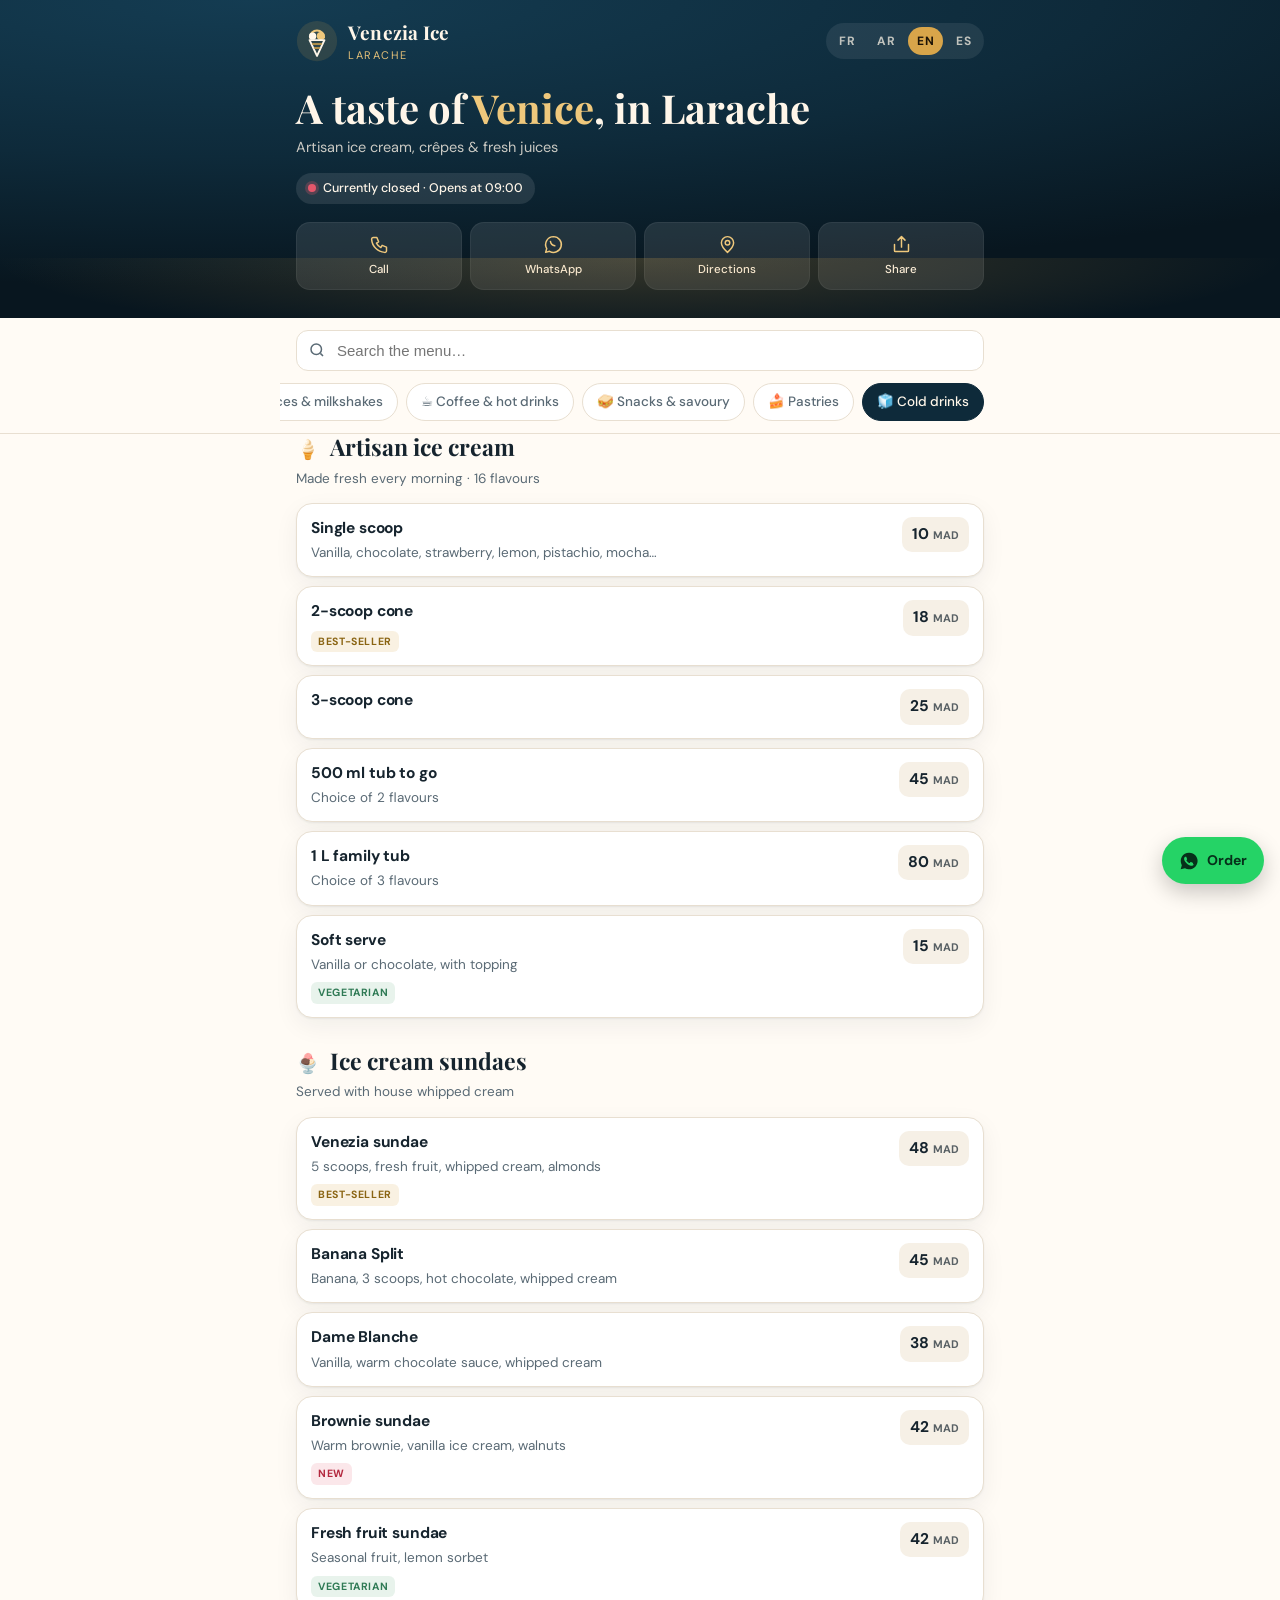
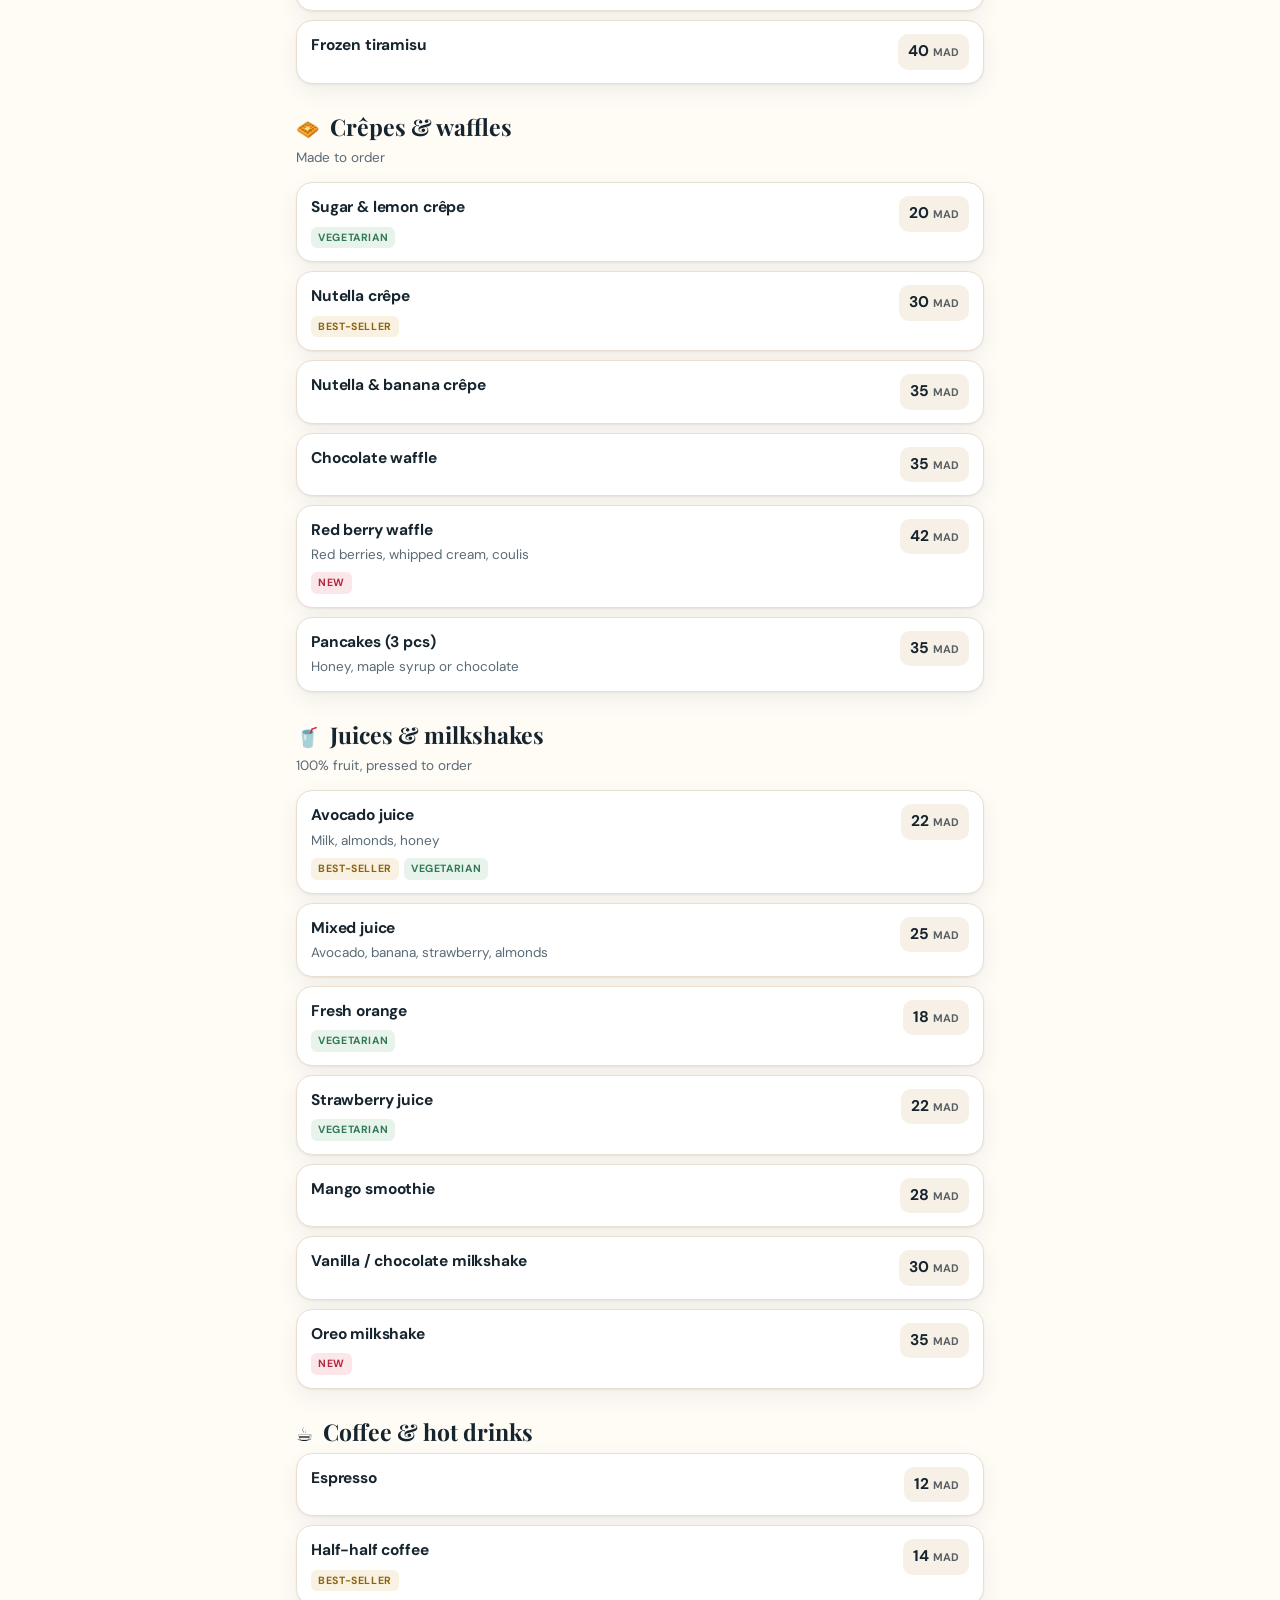
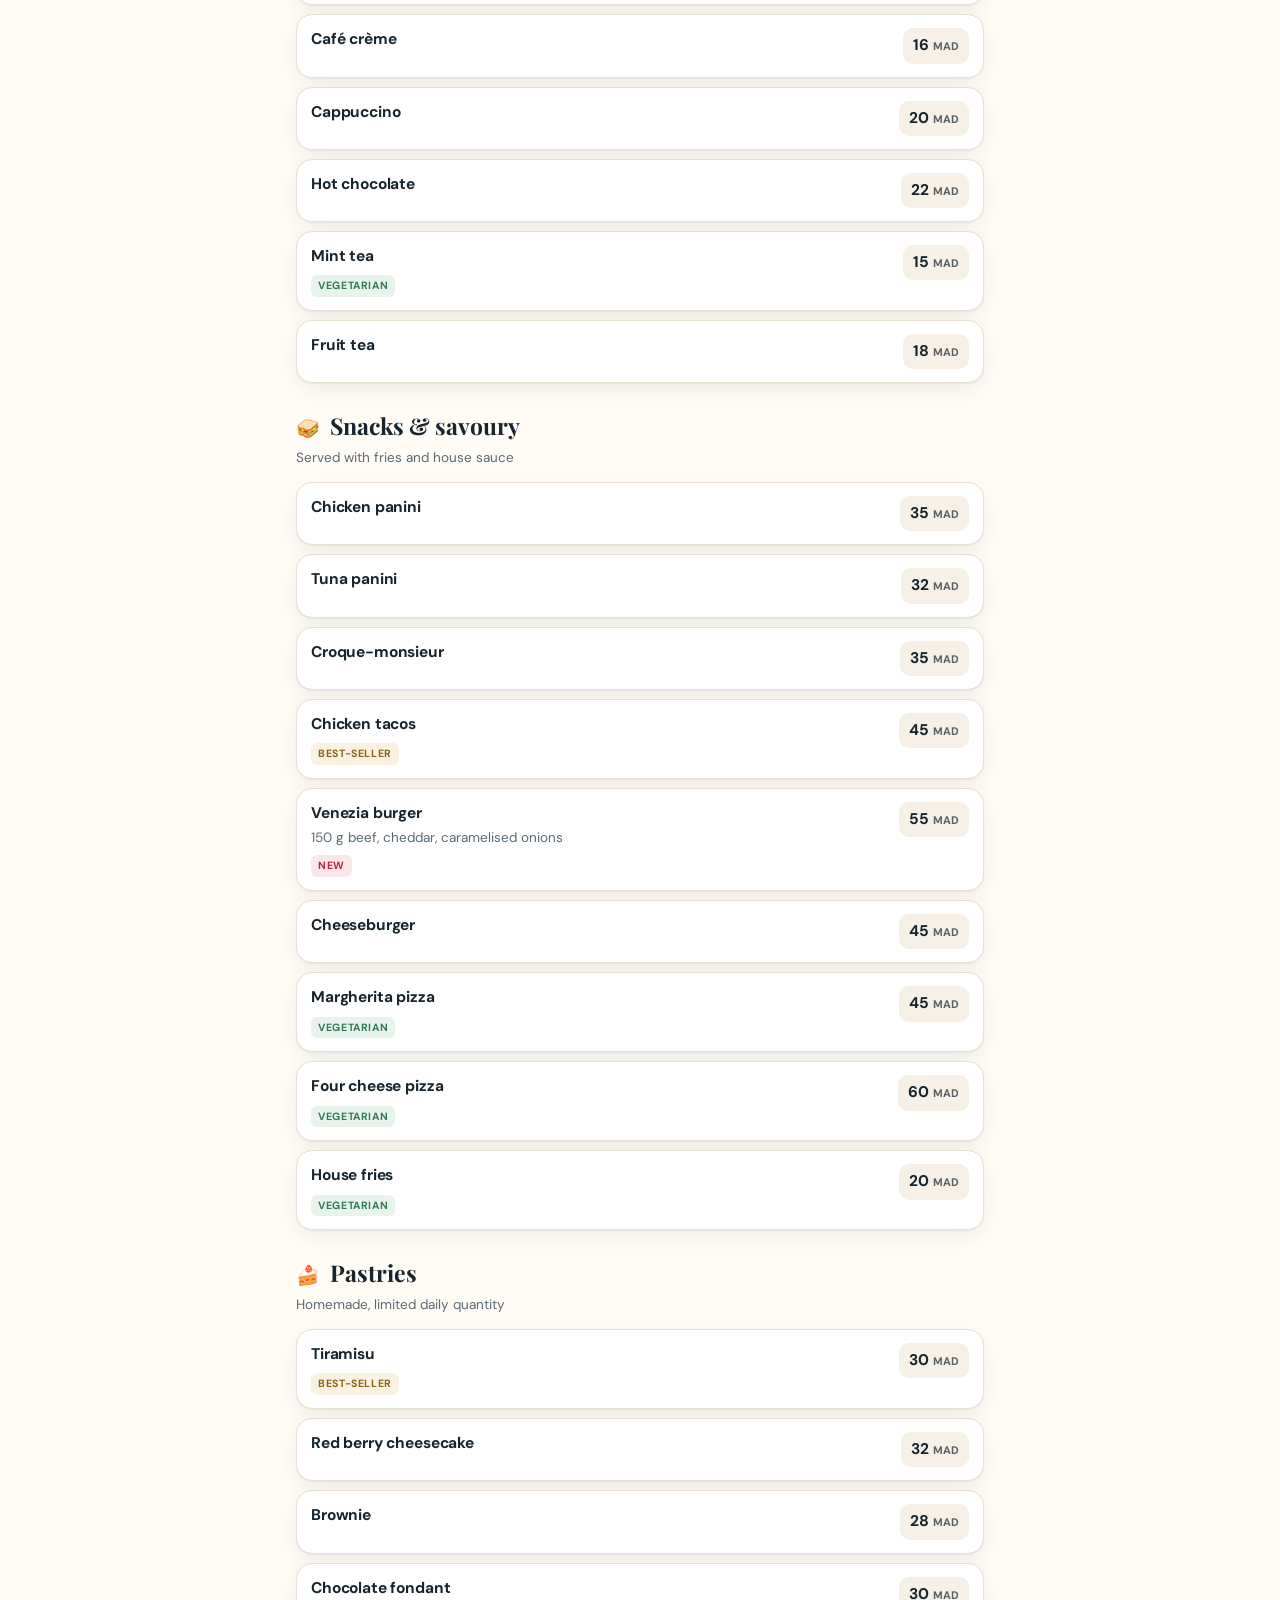
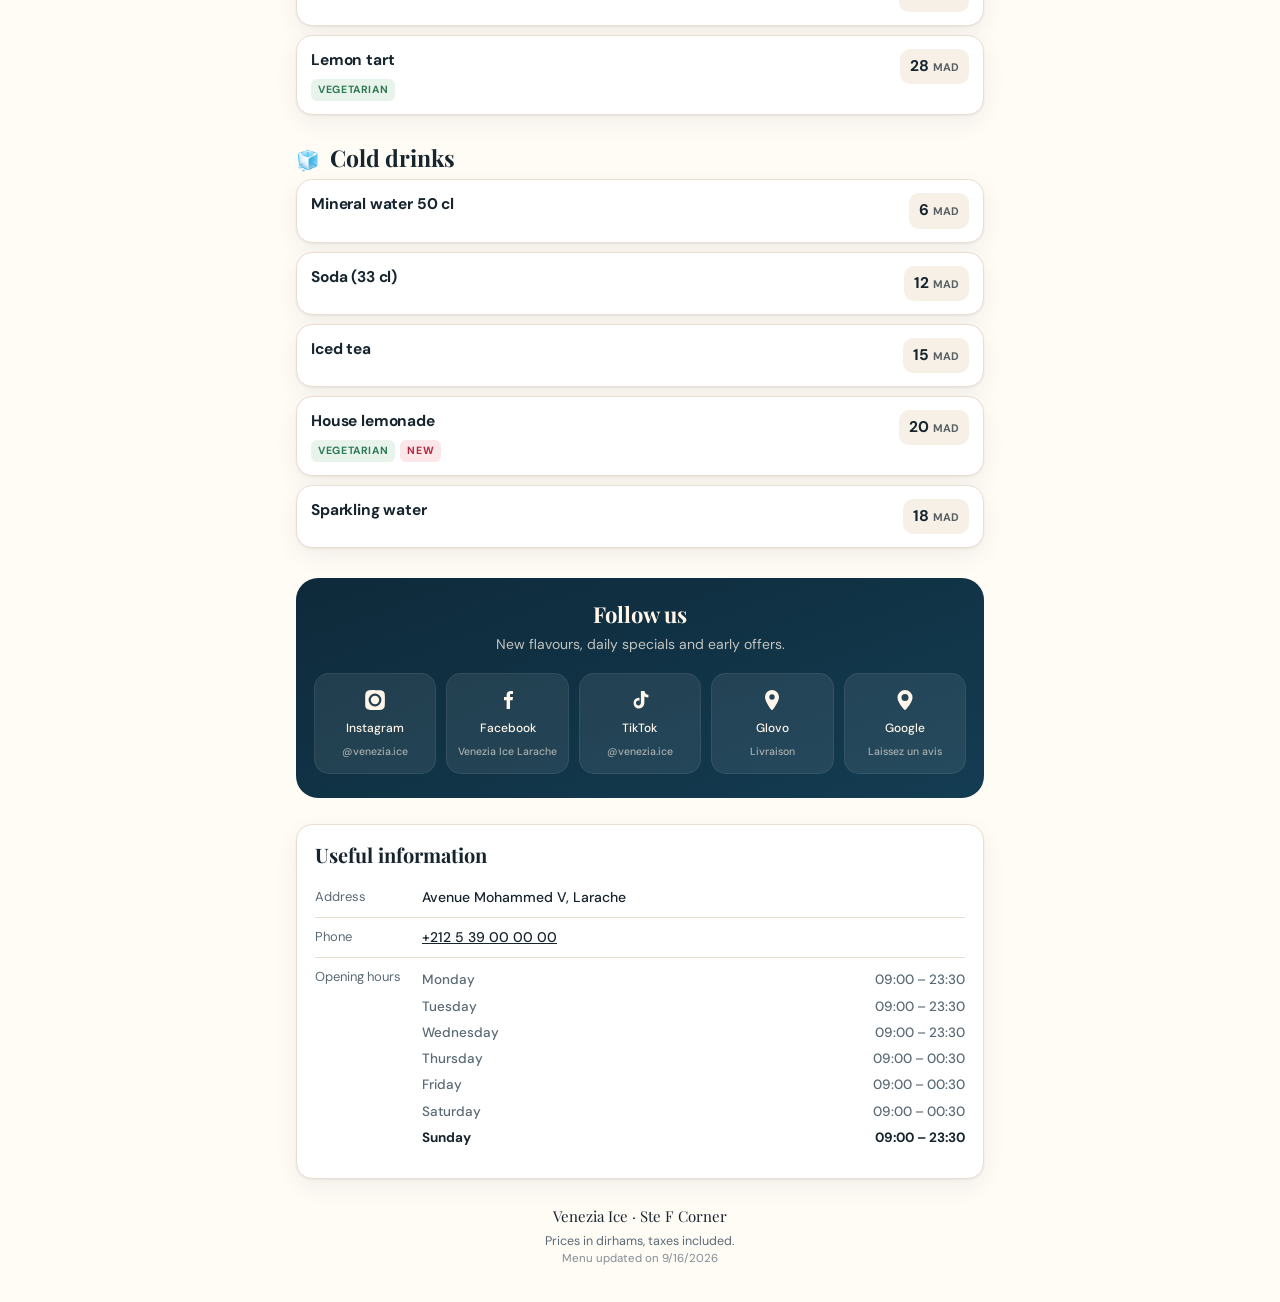
==== venezia/index.html @ 4ca650be "Venezia Ice : menu digital 4 langues et studio de plaque QR Ajoute le support digital du restaurant " ====
<!DOCTYPE html>
<html lang="fr" dir="ltr">
<head>
<meta charset="UTF-8">
<meta name="viewport" content="width=device-width, initial-scale=1, viewport-fit=cover">
<meta name="theme-color" content="#0E2A3A">
<title>Venezia Ice — Menu digital · Larache</title>
<meta name="description" content="Menu digital de Venezia Ice, Larache — glaces artisanales, crêpes, jus, café et snacks. Commande WhatsApp, itinéraire et réseaux sociaux.">
<meta property="og:title" content="Venezia Ice — Menu digital">
<meta property="og:description" content="Glaces artisanales, crêpes, jus frais et snacks · Larache">
<meta property="og:type" content="restaurant.menu">
<link rel="manifest" href="manifest.webmanifest">
<link rel="apple-touch-icon" href="assets/icon-192.png">
<link rel="icon" type="image/png" href="assets/icon-192.png">
<link rel="preconnect" href="https://fonts.googleapis.com">
<link rel="preconnect" href="https://fonts.gstatic.com" crossorigin>
<link href="https://fonts.googleapis.com/css2?family=Playfair+Display:wght@600;700&family=DM+Sans:wght@400;500;700&family=Tajawal:wght@400;500;700&display=swap" rel="stylesheet">

<!-- ═══════════════════════════════════════════════════════════════════════
     VENEZIA ICE — MENU DIGITAL
     Ste F Corner · Larache — Holding Benthami (DGA)

     ⚙️  TOUT CE QUI SE MODIFIE AU QUOTIDIEN SE TROUVE DANS LES BLOCS
         « CONFIG » ET « MENU » PLUS BAS. Aucune autre partie du fichier
         n'a besoin d'être touchée pour changer un prix, un plat ou un lien.
     ═══════════════════════════════════════════════════════════════════════ -->

<style>
:root{
  /* ─── Identité Venezia Ice ─── */
  --lagune:#0E2A3A;        /* bleu lagune vénitienne — fond principal */
  --lagune-2:#143C52;      /* dégradé */
  --or:#D8A54A;            /* or vénitien — accent premium */
  --or-clair:#EFC87C;
  --creme:#FFF6E9;         /* crème glacée — texte sur fond sombre */
  --fraise:#E4576B;        /* badge nouveauté */
  --pistache:#6FB38A;      /* badge végétarien / dispo */
  --encre:#12212C;
  --gris:#7C8A94;

  --bg:#FFFBF5;
  --surface:#FFFFFF;
  --surface-2:#F6F0E6;
  --texte:#16242E;
  --texte-2:#5A6A75;
  --bord:#E8DFD1;
  --ombre:0 1px 2px rgba(18,33,44,.06), 0 8px 24px rgba(18,33,44,.06);
  --rayon:16px;
  --max:720px;
}
@media (prefers-color-scheme:dark){
  :root:not([data-theme="light"]){
    --bg:#0B1B25; --surface:#122633; --surface-2:#16303F;
    --texte:#F2E9DA; --texte-2:#A9BAC5; --bord:#1F3B4C;
    --ombre:0 1px 2px rgba(0,0,0,.4), 0 8px 24px rgba(0,0,0,.35);
  }
}
:root[data-theme="dark"]{
  --bg:#0B1B25; --surface:#122633; --surface-2:#16303F;
  --texte:#F2E9DA; --texte-2:#A9BAC5; --bord:#1F3B4C;
  --ombre:0 1px 2px rgba(0,0,0,.4), 0 8px 24px rgba(0,0,0,.35);
}

*{box-sizing:border-box;-webkit-tap-highlight-color:transparent}
html{scroll-behavior:smooth}
@media (prefers-reduced-motion:reduce){html{scroll-behavior:auto}*{animation:none!important;transition:none!important}}
body{
  margin:0;background:var(--bg);color:var(--texte);
  font-family:'DM Sans',system-ui,-apple-system,'Segoe UI',sans-serif;
  font-size:16px;line-height:1.5;-webkit-font-smoothing:antialiased;
  padding-bottom:env(safe-area-inset-bottom);
}
html[dir="rtl"] body{font-family:'Tajawal','DM Sans',system-ui,sans-serif}
.wrap{max-width:var(--max);margin:0 auto;padding:0 16px}
h1,h2,h3{font-family:'Playfair Display',Georgia,serif;font-weight:700;margin:0;line-height:1.15}
html[dir="rtl"] h1,html[dir="rtl"] h2,html[dir="rtl"] h3{font-family:'Tajawal',sans-serif}
button{font:inherit;cursor:pointer;border:none;background:none;color:inherit}
a{color:inherit}

/* ─── En-tête / hero ─── */
.hero{
  position:relative;overflow:hidden;color:var(--creme);
  background:radial-gradient(120% 90% at 20% 0%,var(--lagune-2) 0%,var(--lagune) 55%,#08161F 100%);
  padding:calc(18px + env(safe-area-inset-top)) 0 26px;
}
.hero::after{
  content:"";position:absolute;inset:auto -10% -60px -10%;height:120px;
  background:radial-gradient(60% 100% at 50% 0%,rgba(216,165,74,.22),transparent 70%);
}
.topbar{display:flex;align-items:center;justify-content:space-between;gap:12px}
.brand{display:flex;align-items:center;gap:10px;min-width:0}
.logo{width:42px;height:42px;flex:0 0 auto}
.brand-txt{min-width:0}
.brand-name{font-family:'Playfair Display',serif;font-size:19px;font-weight:700;letter-spacing:.01em;white-space:nowrap}
.brand-sub{font-size:11px;letter-spacing:.14em;text-transform:uppercase;color:var(--or-clair);opacity:.95}
.langs{display:flex;gap:4px;background:rgba(255,255,255,.08);padding:4px;border-radius:999px}
.langs button{
  padding:5px 9px;border-radius:999px;font-size:12px;font-weight:700;letter-spacing:.04em;
  color:rgba(255,246,233,.72);transition:background .15s,color .15s;
}
.langs button[aria-pressed="true"]{background:var(--or);color:#1B1206}
.hero-title{margin:22px 0 6px;font-size:clamp(28px,8vw,40px);color:var(--creme)}
.hero-title em{font-style:normal;color:var(--or-clair)}
.hero-sub{margin:0;color:rgba(255,246,233,.78);font-size:14.5px;max-width:34ch}
.statut{
  display:inline-flex;align-items:center;gap:7px;margin-top:14px;padding:6px 12px;
  border-radius:999px;background:rgba(255,255,255,.1);font-size:12.5px;font-weight:500;
}
.pastille{width:8px;height:8px;border-radius:50%;background:var(--pistache);box-shadow:0 0 0 3px rgba(111,179,138,.25)}
.statut.ferme .pastille{background:var(--fraise);box-shadow:0 0 0 3px rgba(228,87,107,.25)}

/* ─── Actions rapides ─── */
.actions{display:grid;grid-template-columns:repeat(4,1fr);gap:8px;margin:18px 0 2px}
.action{
  display:flex;flex-direction:column;align-items:center;gap:6px;padding:11px 4px;
  border-radius:14px;background:rgba(255,255,255,.1);color:var(--creme);
  font-size:11.5px;font-weight:500;text-decoration:none;text-align:center;
  border:1px solid rgba(255,255,255,.06);transition:background .15s,transform .15s;
}
.action:active{transform:scale(.97)}
.action svg{width:21px;height:21px;stroke:var(--or-clair);fill:none;stroke-width:1.7;stroke-linecap:round;stroke-linejoin:round}

/* ─── Recherche + navigation catégories ─── */
.sticky{position:sticky;top:0;z-index:20;background:var(--bg);border-bottom:1px solid var(--bord)}
.search{position:relative;padding:12px 16px 8px;max-width:var(--max);margin:0 auto}
.search input{
  width:100%;padding:11px 14px 11px 40px;border-radius:12px;border:1px solid var(--bord);
  background:var(--surface);color:var(--texte);font-size:15px;
}
html[dir="rtl"] .search input{padding:11px 40px 11px 14px}
.search input:focus{outline:2px solid var(--or);outline-offset:1px}
.search svg{position:absolute;left:28px;top:23px;width:18px;height:18px;stroke:var(--texte-2);fill:none;stroke-width:2}
html[dir="rtl"] .search svg{left:auto;right:28px}
.chips{display:flex;gap:8px;overflow-x:auto;padding:4px 16px 12px;max-width:var(--max);margin:0 auto;scrollbar-width:none}
.chips::-webkit-scrollbar{display:none}
.chip{
  flex:0 0 auto;padding:8px 14px;border-radius:999px;border:1px solid var(--bord);
  background:var(--surface);color:var(--texte-2);font-size:13.5px;font-weight:500;white-space:nowrap;
}
.chip[aria-current="true"]{background:var(--lagune);border-color:var(--lagune);color:var(--creme)}

/* ─── Sections & cartes produits ─── */
main{padding:18px 0 40px}
.section{margin-bottom:30px;scroll-margin-top:118px}
.section-head{display:flex;align-items:baseline;gap:10px;margin-bottom:4px}
.section-head h2{font-size:23px}
.section-head .ico{font-size:19px}
.section-note{margin:0 0 14px;color:var(--texte-2);font-size:13.5px}
.item{
  display:flex;gap:12px;align-items:flex-start;padding:13px 14px;margin-bottom:9px;
  background:var(--surface);border:1px solid var(--bord);border-radius:var(--rayon);box-shadow:var(--ombre);
}
.item-main{flex:1;min-width:0}
.item-name{font-weight:700;font-size:15.5px;letter-spacing:-.01em}
.item-desc{margin:3px 0 0;color:var(--texte-2);font-size:13.5px}
.item-price{
  flex:0 0 auto;font-weight:700;font-size:15.5px;color:var(--texte);
  background:var(--surface-2);padding:6px 10px;border-radius:10px;white-space:nowrap;
}
.badges{display:flex;flex-wrap:wrap;gap:5px;margin-top:7px}
.badge{font-size:10.5px;font-weight:700;letter-spacing:.06em;text-transform:uppercase;padding:3px 7px;border-radius:6px}
.b-star{background:rgba(216,165,74,.16);color:#8A6412}
.b-new{background:rgba(228,87,107,.14);color:#B3283E}
.b-veg{background:rgba(111,179,138,.16);color:#2F7A55}
@media (prefers-color-scheme:dark){
  :root:not([data-theme="light"]) .b-star{color:var(--or-clair)}
  :root:not([data-theme="light"]) .b-new{color:#FF93A4}
  :root:not([data-theme="light"]) .b-veg{color:#8FD9B0}
}
:root[data-theme="dark"] .b-star{color:var(--or-clair)}
:root[data-theme="dark"] .b-new{color:#FF93A4}
:root[data-theme="dark"] .b-veg{color:#8FD9B0}
.vide{text-align:center;color:var(--texte-2);padding:30px 0;font-size:14.5px}

/* ─── Réseaux sociaux ─── */
.social-card{
  background:linear-gradient(160deg,var(--lagune) 0%,var(--lagune-2) 100%);
  color:var(--creme);border-radius:22px;padding:24px 18px;margin:8px 0 26px;text-align:center;
}
.social-card h2{font-size:22px;color:var(--creme)}
.social-card p{margin:6px auto 18px;font-size:14px;color:rgba(255,246,233,.75);max-width:30ch}
.socials{display:grid;grid-template-columns:repeat(auto-fit,minmax(92px,1fr));gap:10px}
.soc{
  display:flex;flex-direction:column;align-items:center;gap:7px;padding:14px 6px;border-radius:15px;
  background:rgba(255,255,255,.08);border:1px solid rgba(255,255,255,.07);
  text-decoration:none;color:var(--creme);font-size:12px;font-weight:500;transition:background .15s,transform .15s;
}
.soc:active{transform:scale(.97)}
.soc svg{width:24px;height:24px;fill:currentColor}
.soc .handle{font-size:10.5px;color:rgba(255,246,233,.6);word-break:break-all}

/* ─── Infos pratiques ─── */
.infos{background:var(--surface);border:1px solid var(--bord);border-radius:var(--rayon);padding:18px;box-shadow:var(--ombre)}
.infos h2{font-size:20px;margin-bottom:12px}
.info-row{display:flex;gap:11px;padding:9px 0;border-top:1px solid var(--bord);font-size:14px}
.info-row:first-of-type{border-top:none}
.info-row .k{flex:0 0 96px;color:var(--texte-2);font-size:13px}
.info-row .v{flex:1;font-weight:500}
.horaires{margin:0;padding:0;list-style:none;font-size:13.5px}
.horaires li{display:flex;justify-content:space-between;padding:3px 0;color:var(--texte-2)}
.horaires li.today{color:var(--texte);font-weight:700}
footer{text-align:center;padding:26px 16px 34px;color:var(--texte-2);font-size:12.5px}
footer .f-brand{font-family:'Playfair Display',serif;font-size:15px;color:var(--texte);margin-bottom:4px}
.maj{opacity:.75;font-size:11.5px}

/* ─── Bouton flottant WhatsApp ─── */
.fab{
  position:fixed;right:16px;bottom:calc(16px + env(safe-area-inset-bottom));z-index:30;
  display:flex;align-items:center;gap:8px;padding:13px 17px;border-radius:999px;
  background:#25D366;color:#06301A;font-weight:700;font-size:14px;text-decoration:none;
  box-shadow:0 8px 22px rgba(0,0,0,.22);
}
html[dir="rtl"] .fab{right:auto;left:16px}
.fab svg{width:20px;height:20px;fill:currentColor}

@media print{
  .hero{background:none;color:#000;padding:0}
  .sticky,.fab,.actions,.langs,.social-card{display:none}
  .item{break-inside:avoid;box-shadow:none}
}
</style>
</head>
<body>

<script>
/* ═══════════════════════════════════════════════════════════════════════════
   1) CONFIG — coordonnées, liens, horaires.
   ⚠️ Remplacer les valeurs marquées « À CONFIRMER » par les vraies données.
   ═══════════════════════════════════════════════════════════════════════════ */
const CONFIG = {
  nom:        'Venezia Ice',
  societe:    'Ste F Corner',
  ville:      'Larache',
  adresse:    'Avenue Mohammed V, Larache',            // À CONFIRMER
  telephone:  '+212 5 39 00 00 00',                    // À CONFIRMER
  whatsapp:   '212600000000',                          // À CONFIRMER — format international sans +
  maps:       'https://maps.google.com/?q=Venezia+Ice+Larache',
  avisGoogle: 'https://search.google.com/local/writereview?placeid=VOTRE_PLACE_ID', // À CONFIRMER
  devise:     'MAD',
  // Horaires : 0 = dimanche … 6 = samedi. null = fermé.
  horaires: {
    0:['09:00','23:30'], 1:['09:00','23:30'], 2:['09:00','23:30'], 3:['09:00','23:30'],
    4:['09:00','00:30'], 5:['09:00','00:30'], 6:['09:00','00:30']
  },
  reseaux: [
    {id:'instagram', nom:'Instagram', handle:'@venezia.ice',        url:'https://instagram.com/venezia.ice'},
    {id:'facebook',  nom:'Facebook',  handle:'Venezia Ice Larache', url:'https://facebook.com/veneziaice'},
    {id:'tiktok',    nom:'TikTok',    handle:'@venezia.ice',        url:'https://tiktok.com/@venezia.ice'},
    {id:'glovo',     nom:'Glovo',     handle:'Livraison',           url:'https://glovoapp.com'},
    {id:'maps',      nom:'Google',    handle:'Laissez un avis',     url:'https://maps.google.com/?q=Venezia+Ice+Larache'}
  ],
  majLe: '2026-09-16'
};

/* ═══════════════════════════════════════════════════════════════════════════
   2) MENU — catégories et produits.
   n = nom, d = description (facultative), p = prix en MAD,
   t = badges : 'star' (best-seller) · 'new' (nouveauté) · 'veg' (végétarien)
   Chaque texte existe en 4 langues : fr (français) · ar (arabe) · en · es.
   Pour retirer un produit : supprimer son bloc { … }. Pour le masquer
   temporairement (rupture) : ajouter  off:true
   ═══════════════════════════════════════════════════════════════════════════ */
const MENU = [
{
  id:'glaces', ico:'🍦',
  nom:{fr:'Glaces artisanales',ar:'مثلجات حرفية',en:'Artisan ice cream',es:'Helados artesanales'},
  note:{fr:'Préparées chaque matin sur place · 16 parfums',ar:'تُحضّر كل صباح في المحل · 16 نكهة',en:'Made fresh every morning · 16 flavours',es:'Elaborados cada mañana · 16 sabores'},
  items:[
    {n:{fr:'Boule au choix',ar:'كرة حسب الاختيار',en:'Single scoop',es:'Bola a elegir'},
     d:{fr:'Vanille, chocolat, fraise, citron, pistache, moka…',ar:'فانيلا، شوكولاتة، فراولة، ليمون، فستق، موكا…',en:'Vanilla, chocolate, strawberry, lemon, pistachio, mocha…',es:'Vainilla, chocolate, fresa, limón, pistacho, moka…'},p:10},
    {n:{fr:'Cornet 2 boules',ar:'كورنيه كرتان',en:'2-scoop cone',es:'Cucurucho 2 bolas'},p:18,t:['star']},
    {n:{fr:'Cornet 3 boules',ar:'كورنيه 3 كرات',en:'3-scoop cone',es:'Cucurucho 3 bolas'},p:25},
    {n:{fr:'Pot à emporter 500 ml',ar:'علبة 500 مل',en:'500 ml tub to go',es:'Tarrina 500 ml'},
     d:{fr:'2 parfums au choix',ar:'نكهتان حسب الاختيار',en:'Choice of 2 flavours',es:'2 sabores a elegir'},p:45},
    {n:{fr:'Pot familial 1 L',ar:'علبة عائلية 1 لتر',en:'1 L family tub',es:'Tarrina familiar 1 L'},
     d:{fr:'3 parfums au choix',ar:'3 نكهات حسب الاختيار',en:'Choice of 3 flavours',es:'3 sabores a elegir'},p:80},
    {n:{fr:'Glace italienne',ar:'مثلجات إيطالية',en:'Soft serve',es:'Helado italiano'},
     d:{fr:'Vanille ou chocolat, avec topping',ar:'فانيلا أو شوكولاتة مع الإضافات',en:'Vanilla or chocolate, with topping',es:'Vainilla o chocolate, con topping'},p:15,t:['veg']}
  ]
},
{
  id:'coupes', ico:'🍨',
  nom:{fr:'Coupes glacées',ar:'كؤوس المثلجات',en:'Ice cream sundaes',es:'Copas heladas'},
  note:{fr:'Servies avec chantilly maison',ar:'تُقدّم مع كريمة شانتيي منزلية',en:'Served with house whipped cream',es:'Servidas con nata casera'},
  items:[
    {n:{fr:'Coupe Venezia',ar:'كأس فينيسيا',en:'Venezia sundae',es:'Copa Venezia'},
     d:{fr:'5 boules, fruits frais, chantilly, amandes',ar:'5 كرات، فواكه طازجة، شانتيي، لوز',en:'5 scoops, fresh fruit, whipped cream, almonds',es:'5 bolas, fruta fresca, nata, almendras'},p:48,t:['star']},
    {n:{fr:'Banana Split',ar:'بانانا سبليت',en:'Banana Split',es:'Banana Split'},
     d:{fr:'Banane, 3 boules, chocolat chaud, chantilly',ar:'موز، 3 كرات، شوكولاتة ساخنة، شانتيي',en:'Banana, 3 scoops, hot chocolate, whipped cream',es:'Plátano, 3 bolas, chocolate caliente, nata'},p:45},
    {n:{fr:'Dame Blanche',ar:'دام بلانش',en:'Dame Blanche',es:'Dama Blanca'},
     d:{fr:'Vanille, sauce chocolat chaude, chantilly',ar:'فانيلا، صلصة شوكولاتة ساخنة، شانتيي',en:'Vanilla, warm chocolate sauce, whipped cream',es:'Vainilla, salsa de chocolate caliente, nata'},p:38},
    {n:{fr:'Coupe Brownie',ar:'كأس براوني',en:'Brownie sundae',es:'Copa Brownie'},
     d:{fr:'Brownie tiède, glace vanille, noix',ar:'براوني دافئ، مثلجات فانيلا، جوز',en:'Warm brownie, vanilla ice cream, walnuts',es:'Brownie templado, helado de vainilla, nueces'},p:42,t:['new']},
    {n:{fr:'Coupe fruits frais',ar:'كأس فواكه طازجة',en:'Fresh fruit sundae',es:'Copa de fruta fresca'},
     d:{fr:'Fruits de saison, sorbet citron',ar:'فواكه الموسم، سوربي ليمون',en:'Seasonal fruit, lemon sorbet',es:'Fruta de temporada, sorbete de limón'},p:42,t:['veg']},
    {n:{fr:'Tiramisu glacé',ar:'تيراميسو مثلج',en:'Frozen tiramisu',es:'Tiramisú helado'},p:40}
  ]
},
{
  id:'crepes', ico:'🧇',
  nom:{fr:'Crêpes & gaufres',ar:'كريب وغوفر',en:'Crêpes & waffles',es:'Crepes y gofres'},
  note:{fr:'Préparées à la commande',ar:'تُحضّر عند الطلب',en:'Made to order',es:'Preparados al momento'},
  items:[
    {n:{fr:'Crêpe sucre-citron',ar:'كريب سكر وليمون',en:'Sugar & lemon crêpe',es:'Crepe azúcar y limón'},p:20,t:['veg']},
    {n:{fr:'Crêpe Nutella',ar:'كريب نوتيلا',en:'Nutella crêpe',es:'Crepe de Nutella'},p:30,t:['star']},
    {n:{fr:'Crêpe Nutella-banane',ar:'كريب نوتيلا وموز',en:'Nutella & banana crêpe',es:'Crepe Nutella y plátano'},p:35},
    {n:{fr:'Gaufre chocolat',ar:'غوفر بالشوكولاتة',en:'Chocolate waffle',es:'Gofre de chocolate'},p:35},
    {n:{fr:'Gaufre fruits rouges',ar:'غوفر بالفواكه الحمراء',en:'Red berry waffle',es:'Gofre de frutos rojos'},
     d:{fr:'Fruits rouges, chantilly, coulis',ar:'فواكه حمراء، شانتيي، صلصة',en:'Red berries, whipped cream, coulis',es:'Frutos rojos, nata, coulis'},p:42,t:['new']},
    {n:{fr:'Pancakes (3 pièces)',ar:'بانكيك (3 قطع)',en:'Pancakes (3 pcs)',es:'Tortitas (3 uds)'},
     d:{fr:'Miel, sirop d’érable ou chocolat',ar:'عسل، شراب القيقب أو شوكولاتة',en:'Honey, maple syrup or chocolate',es:'Miel, sirope de arce o chocolate'},p:35}
  ]
},
{
  id:'jus', ico:'🥤',
  nom:{fr:'Jus & milkshakes',ar:'عصائر وميلك شيك',en:'Juices & milkshakes',es:'Zumos y batidos'},
  note:{fr:'100 % fruits frais pressés à la minute',ar:'100% فواكه طازجة تُعصر في الحين',en:'100% fruit, pressed to order',es:'100% fruta, exprimido al momento'},
  items:[
    {n:{fr:'Jus d’avocat',ar:'عصير الأفوكادو',en:'Avocado juice',es:'Zumo de aguacate'},
     d:{fr:'Lait, amandes, miel',ar:'حليب، لوز، عسل',en:'Milk, almonds, honey',es:'Leche, almendras, miel'},p:22,t:['star','veg']},
    {n:{fr:'Panaché',ar:'عصير مشكل',en:'Mixed juice',es:'Zumo mixto'},
     d:{fr:'Avocat, banane, fraise, amandes',ar:'أفوكادو، موز، فراولة، لوز',en:'Avocado, banana, strawberry, almonds',es:'Aguacate, plátano, fresa, almendras'},p:25},
    {n:{fr:'Orange pressée',ar:'عصير برتقال',en:'Fresh orange',es:'Naranja natural'},p:18,t:['veg']},
    {n:{fr:'Jus de fraise',ar:'عصير الفراولة',en:'Strawberry juice',es:'Zumo de fresa'},p:22,t:['veg']},
    {n:{fr:'Smoothie mangue',ar:'سموذي المانجو',en:'Mango smoothie',es:'Smoothie de mango'},p:28},
    {n:{fr:'Milkshake vanille / chocolat',ar:'ميلك شيك فانيلا / شوكولاتة',en:'Vanilla / chocolate milkshake',es:'Batido vainilla / chocolate'},p:30},
    {n:{fr:'Milkshake Oreo',ar:'ميلك شيك أوريو',en:'Oreo milkshake',es:'Batido de Oreo'},p:35,t:['new']}
  ]
},
{
  id:'cafe', ico:'☕',
  nom:{fr:'Café & boissons chaudes',ar:'قهوة ومشروبات ساخنة',en:'Coffee & hot drinks',es:'Café y bebidas calientes'},
  items:[
    {n:{fr:'Espresso',ar:'إسبريسو',en:'Espresso',es:'Espresso'},p:12},
    {n:{fr:'Nous-nous',ar:'نص نص',en:'Half-half coffee',es:'Café mitad y mitad'},p:14,t:['star']},
    {n:{fr:'Café crème',ar:'قهوة بالحليب',en:'Café crème',es:'Café con leche'},p:16},
    {n:{fr:'Cappuccino',ar:'كابوتشينو',en:'Cappuccino',es:'Capuchino'},p:20},
    {n:{fr:'Chocolat chaud',ar:'شوكولاتة ساخنة',en:'Hot chocolate',es:'Chocolate caliente'},p:22},
    {n:{fr:'Thé à la menthe',ar:'أتاي بالنعناع',en:'Mint tea',es:'Té con hierbabuena'},p:15,t:['veg']},
    {n:{fr:'Thé aux fruits',ar:'شاي بالفواكه',en:'Fruit tea',es:'Té de frutas'},p:18}
  ]
},
{
  id:'snacks', ico:'🥪',
  nom:{fr:'Snacks & salés',ar:'وجبات خفيفة ومالحة',en:'Snacks & savoury',es:'Snacks y salados'},
  note:{fr:'Servis avec frites et sauce maison',ar:'تُقدّم مع البطاطس وصلصة البيت',en:'Served with fries and house sauce',es:'Servidos con patatas y salsa de la casa'},
  items:[
    {n:{fr:'Panini poulet',ar:'بانيني بالدجاج',en:'Chicken panini',es:'Panini de pollo'},p:35},
    {n:{fr:'Panini thon',ar:'بانيني بالتونة',en:'Tuna panini',es:'Panini de atún'},p:32},
    {n:{fr:'Croque-monsieur',ar:'كروك مسيو',en:'Croque-monsieur',es:'Croque-monsieur'},p:35},
    {n:{fr:'Tacos poulet',ar:'طاكوس بالدجاج',en:'Chicken tacos',es:'Tacos de pollo'},p:45,t:['star']},
    {n:{fr:'Burger Venezia',ar:'برغر فينيسيا',en:'Venezia burger',es:'Hamburguesa Venezia'},
     d:{fr:'Steak 150 g, cheddar, oignons confits',ar:'لحم 150غ، شيدر، بصل مكرمل',en:'150 g beef, cheddar, caramelised onions',es:'Carne 150 g, cheddar, cebolla caramelizada'},p:55,t:['new']},
    {n:{fr:'Cheeseburger',ar:'تشيز برغر',en:'Cheeseburger',es:'Hamburguesa con queso'},p:45},
    {n:{fr:'Pizza Margherita',ar:'بيتزا مارغريتا',en:'Margherita pizza',es:'Pizza Margarita'},p:45,t:['veg']},
    {n:{fr:'Pizza 4 fromages',ar:'بيتزا 4 أجبان',en:'Four cheese pizza',es:'Pizza cuatro quesos'},p:60,t:['veg']},
    {n:{fr:'Frites maison',ar:'بطاطس البيت',en:'House fries',es:'Patatas de la casa'},p:20,t:['veg']}
  ]
},
{
  id:'patisserie', ico:'🍰',
  nom:{fr:'Pâtisserie',ar:'حلويات',en:'Pastries',es:'Pastelería'},
  note:{fr:'Fait maison, en quantité limitée chaque jour',ar:'صناعة منزلية بكمية محدودة يوميا',en:'Homemade, limited daily quantity',es:'Casero, cantidad limitada cada día'},
  items:[
    {n:{fr:'Tiramisu',ar:'تيراميسو',en:'Tiramisu',es:'Tiramisú'},p:30,t:['star']},
    {n:{fr:'Cheesecake fruits rouges',ar:'تشيز كيك بالفواكه الحمراء',en:'Red berry cheesecake',es:'Tarta de queso y frutos rojos'},p:32},
    {n:{fr:'Brownie',ar:'براوني',en:'Brownie',es:'Brownie'},p:28},
    {n:{fr:'Fondant au chocolat',ar:'فوندان بالشوكولاتة',en:'Chocolate fondant',es:'Coulant de chocolate'},p:30},
    {n:{fr:'Tarte au citron',ar:'تارت بالليمون',en:'Lemon tart',es:'Tarta de limón'},p:28,t:['veg']}
  ]
},
{
  id:'boissons', ico:'🧊',
  nom:{fr:'Boissons fraîches',ar:'مشروبات باردة',en:'Cold drinks',es:'Bebidas frías'},
  items:[
    {n:{fr:'Eau minérale 50 cl',ar:'ماء معدني 50 سل',en:'Mineral water 50 cl',es:'Agua mineral 50 cl'},p:6},
    {n:{fr:'Soda (33 cl)',ar:'مشروب غازي (33 سل)',en:'Soda (33 cl)',es:'Refresco (33 cl)'},p:12},
    {n:{fr:'Ice tea',ar:'آيس تي',en:'Iced tea',es:'Té helado'},p:15},
    {n:{fr:'Citronnade maison',ar:'ليموناضة البيت',en:'House lemonade',es:'Limonada de la casa'},p:20,t:['veg','new']},
    {n:{fr:'Eau pétillante',ar:'ماء غازي',en:'Sparkling water',es:'Agua con gas'},p:18}
  ]
}
];

/* ═══════════════════════════════════════════════════════════════════════════
   3) TEXTES DE L'INTERFACE (4 langues)
   ═══════════════════════════════════════════════════════════════════════════ */
const I18N = {
  fr:{dir:'ltr',tagline:'Glaces artisanales, crêpes & jus frais',hero:'Le goût de <em>Venise</em>, à Larache',
      appeler:'Appeler',whatsapp:'WhatsApp',itineraire:'Itinéraire',partager:'Partager',
      recherche:'Rechercher un produit…',aucun:'Aucun produit ne correspond à votre recherche.',
      ouvert:'Ouvert maintenant',ferme:'Fermé actuellement',ferme_ouvre:'Ouvre à',jusqua:'jusqu’à',
      suivez:'Suivez-nous',suivez_txt:'Nouveautés, parfums du jour et offres en avant-première.',
      infos:'Informations pratiques',adresse:'Adresse',tel:'Téléphone',horaires:'Horaires',
      commander:'Commander',maj:'Menu mis à jour le',prix:'Prix en dirhams, taxes comprises.',
      jours:['Dimanche','Lundi','Mardi','Mercredi','Jeudi','Vendredi','Samedi'],
      star:'Best-seller',new:'Nouveau',veg:'Végétarien',ferme_jour:'Fermé'},
  ar:{dir:'rtl',tagline:'مثلجات حرفية، كريب وعصائر طازجة',hero:'نكهة <em>البندقية</em> في العرائش',
      appeler:'اتصل',whatsapp:'واتساب',itineraire:'الطريق',partager:'مشاركة',
      recherche:'ابحث عن منتج…',aucun:'لا يوجد منتج مطابق لبحثك.',
      ouvert:'مفتوح الآن',ferme:'مغلق حاليا',ferme_ouvre:'يفتح على',jusqua:'حتى',
      suivez:'تابعونا',suivez_txt:'الجديد، نكهات اليوم والعروض الحصرية.',
      infos:'معلومات عملية',adresse:'العنوان',tel:'الهاتف',horaires:'أوقات العمل',
      commander:'اطلب الآن',maj:'آخر تحديث للقائمة',prix:'الأسعار بالدرهم، الضرائب مضمّنة.',
      jours:['الأحد','الإثنين','الثلاثاء','الأربعاء','الخميس','الجمعة','السبت'],
      star:'الأكثر طلبا',new:'جديد',veg:'نباتي',ferme_jour:'مغلق'},
  en:{dir:'ltr',tagline:'Artisan ice cream, crêpes & fresh juices',hero:'A taste of <em>Venice</em>, in Larache',
      appeler:'Call',whatsapp:'WhatsApp',itineraire:'Directions',partager:'Share',
      recherche:'Search the menu…',aucun:'No item matches your search.',
      ouvert:'Open now',ferme:'Currently closed',ferme_ouvre:'Opens at',jusqua:'until',
      suivez:'Follow us',suivez_txt:'New flavours, daily specials and early offers.',
      infos:'Useful information',adresse:'Address',tel:'Phone',horaires:'Opening hours',
      commander:'Order',maj:'Menu updated on',prix:'Prices in dirhams, taxes included.',
      jours:['Sunday','Monday','Tuesday','Wednesday','Thursday','Friday','Saturday'],
      star:'Best-seller',new:'New',veg:'Vegetarian',ferme_jour:'Closed'},
  es:{dir:'ltr',tagline:'Helados artesanales, crepes y zumos naturales',hero:'El sabor de <em>Venecia</em>, en Larache',
      appeler:'Llamar',whatsapp:'WhatsApp',itineraire:'Cómo llegar',partager:'Compartir',
      recherche:'Buscar en la carta…',aucun:'Ningún producto coincide con la búsqueda.',
      ouvert:'Abierto ahora',ferme:'Cerrado ahora',ferme_ouvre:'Abre a las',jusqua:'hasta',
      suivez:'Síguenos',suivez_txt:'Novedades, sabores del día y ofertas en primicia.',
      infos:'Información práctica',adresse:'Dirección',tel:'Teléfono',horaires:'Horario',
      commander:'Pedir',maj:'Carta actualizada el',prix:'Precios en dírhams, impuestos incluidos.',
      jours:['Domingo','Lunes','Martes','Miércoles','Jueves','Viernes','Sábado'],
      star:'Más vendido',new:'Nuevo',veg:'Vegetariano',ferme_jour:'Cerrado'}
};
</script>

<header class="hero">
  <div class="wrap">
    <div class="topbar">
      <div class="brand">
        <svg class="logo" viewBox="0 0 48 48" aria-hidden="true">
          <circle cx="24" cy="24" r="23" fill="#D8A54A" opacity=".14"/>
          <path d="M16 20a8 8 0 0 1 16 0" fill="none" stroke="#EFC87C" stroke-width="2.4" stroke-linecap="round"/>
          <circle cx="19" cy="18.5" r="4.2" fill="#FFF6E9"/>
          <circle cx="28.4" cy="18.2" r="4.6" fill="#EFC87C"/>
          <path d="M15.5 23h17L24 41z" fill="none" stroke="#FFF6E9" stroke-width="2.2" stroke-linejoin="round"/>
          <path d="M19 27.5h10M21 32h6" stroke="#D8A54A" stroke-width="1.6" stroke-linecap="round"/>
        </svg>
        <div class="brand-txt">
          <div class="brand-name" id="brandName">Venezia Ice</div>
          <div class="brand-sub" id="brandSub">Larache</div>
        </div>
      </div>
      <nav class="langs" id="langs" aria-label="Langue"></nav>
    </div>

    <h1 class="hero-title" id="heroTitle"></h1>
    <p class="hero-sub" id="heroSub"></p>
    <div class="statut" id="statut"></div>

    <div class="actions" id="actions"></div>
  </div>
</header>

<div class="sticky">
  <div class="search">
    <svg viewBox="0 0 24 24" aria-hidden="true"><circle cx="11" cy="11" r="7"/><path d="m20 20-3.5-3.5"/></svg>
    <input id="q" type="search" autocomplete="off" aria-label="Rechercher">
  </div>
  <nav class="chips" id="chips" aria-label="Catégories"></nav>
</div>

<main class="wrap">
  <div id="menu"></div>

  <section class="social-card">
    <h2 id="socTitre"></h2>
    <p id="socTxt"></p>
    <div class="socials" id="socials"></div>
  </section>

  <section class="infos">
    <h2 id="infosTitre"></h2>
    <div class="info-row"><div class="k" id="kAdresse"></div><div class="v" id="vAdresse"></div></div>
    <div class="info-row"><div class="k" id="kTel"></div><div class="v"><a id="vTel" href="#"></a></div></div>
    <div class="info-row"><div class="k" id="kHoraires"></div><div class="v"><ul class="horaires" id="vHoraires"></ul></div></div>
  </section>
</main>

<footer>
  <div class="f-brand">Venezia Ice · Ste F Corner</div>
  <div id="fPrix"></div>
  <div class="maj" id="fMaj"></div>
</footer>

<a class="fab" id="fab" href="#" rel="noopener">
  <svg viewBox="0 0 24 24" aria-hidden="true"><path d="M12 2a10 10 0 0 0-8.6 15L2 22l5.2-1.4A10 10 0 1 0 12 2m5.8 14.3c-.2.7-1.3 1.3-1.9 1.4-.5.1-1.1.1-1.8-.1-.4-.1-1-.3-1.7-.6-3-1.3-4.9-4.3-5.1-4.5-.1-.2-1.2-1.5-1.2-2.9s.7-2 1-2.3c.2-.3.5-.3.7-.3h.5c.2 0 .4 0 .6.5l.8 2c.1.2.1.3 0 .5l-.3.5-.3.3c-.1.1-.3.3-.1.6.1.3.6 1.1 1.4 1.8 1 .9 1.8 1.1 2 1.2.3.1.4.1.6-.1l.8-1c.2-.2.4-.2.6-.1l2 1c.2.1.4.2.4.3.1.1.1.6-.1 1.3"/></svg>
  <span id="fabTxt"></span>
</a>

<script>
/* ═══════════════════════════════════════════════════════════════════════════
   4) MOTEUR D'AFFICHAGE — rien à modifier ici au quotidien.
   ═══════════════════════════════════════════════════════════════════════════ */
(function(){
  'use strict';
  const LANGS = ['fr','ar','en','es'];
  const $ = id => document.getElementById(id);
  const esc = s => String(s).replace(/[&<>"']/g, c => ({'&':'&amp;','<':'&lt;','>':'&gt;','"':'&quot;',"'":'&#39;'}[c]));

  let lang = 'fr';
  try {
    const saved = localStorage.getItem('venezia.lang');
    if (saved && LANGS.includes(saved)) lang = saved;
    else {
      const nav = (navigator.language || 'fr').slice(0,2);
      if (LANGS.includes(nav)) lang = nav;
    }
  } catch (e) { /* navigation privée : on garde le français */ }

  const t = () => I18N[lang];
  const tr = obj => (obj && (obj[lang] || obj.fr)) || '';

  const ICONES = {
    appeler:'<path d="M5 4h4l2 5-2.5 1.5a11 11 0 0 0 5 5L15 13l5 2v4a2 2 0 0 1-2.2 2A16 16 0 0 1 3 6.2 2 2 0 0 1 5 4z"/>',
    whatsapp:'<path d="M12 3a9 9 0 0 0-7.7 13.6L3 21l4.5-1.2A9 9 0 1 0 12 3z"/><path d="M8.5 8.5c.4 2.6 2.4 4.6 5 5"/>',
    itineraire:'<path d="M12 21s7-6.3 7-11a7 7 0 1 0-14 0c0 4.7 7 11 7 11z"/><circle cx="12" cy="10" r="2.6"/>',
    partager:'<path d="M4 12v7a1 1 0 0 0 1 1h14a1 1 0 0 0 1-1v-7"/><path d="M12 15V3m0 0 4 4m-4-4-4 4"/>'
  };

  const SOCIAL_SVG = {
    instagram:'<path d="M12 2.2c3.2 0 3.6 0 4.9.1 1.2.1 1.8.2 2.2.4.6.2 1 .5 1.4.9s.7.8.9 1.4c.2.4.4 1 .4 2.2.1 1.3.1 1.7.1 4.9s0 3.6-.1 4.9c-.1 1.2-.2 1.8-.4 2.2-.2.6-.5 1-.9 1.4s-.8.7-1.4.9c-.4.2-1 .4-2.2.4-1.3.1-1.7.1-4.9.1s-3.6 0-4.9-.1c-1.2-.1-1.8-.2-2.2-.4a3.9 3.9 0 0 1-1.4-.9 3.9 3.9 0 0 1-.9-1.4c-.2-.4-.4-1-.4-2.2C2.2 15.6 2.2 15.2 2.2 12s0-3.6.1-4.9c.1-1.2.2-1.8.4-2.2.2-.6.5-1 .9-1.4s.8-.7 1.4-.9c.4-.2 1-.4 2.2-.4 1.3-.1 1.7-.1 4.8-.1zm0 3.4a6.4 6.4 0 1 0 0 12.8 6.4 6.4 0 0 0 0-12.8zm0 2.2a4.2 4.2 0 1 1 0 8.4 4.2 4.2 0 0 1 0-8.4zm6.6-2.5a1.5 1.5 0 1 1-3 0 1.5 1.5 0 0 1 3 0z"/>',
    facebook:'<path d="M14 9V7.3c0-.8.2-1.3 1.4-1.3H17V3.1A20 20 0 0 0 14.8 3C12.3 3 10.6 4.5 10.6 7v2H8v3.3h2.6V21H14v-8.7h2.6l.4-3.3z"/>',
    tiktok:'<path d="M16.5 3c.4 2.2 1.7 3.6 3.9 3.8v2.6c-1.4.1-2.7-.3-4-1v5.9c0 5-4.1 7.4-8 5.6-2.4-1.1-3.4-4.2-2.5-6.8.8-2.2 3-3.5 5.6-3.2v2.9c-.4-.1-.8-.2-1.2-.2-1.3.1-2.3 1.1-2.3 2.4 0 1.4 1.2 2.5 2.6 2.4 1.4-.1 2.3-1.2 2.3-2.7V3h3.6z"/>',
    glovo:'<path d="M12 2a7 7 0 0 0-7 7c0 4.5 5.4 11.6 6.3 12.7.4.5 1 .5 1.4 0C13.6 20.6 19 13.5 19 9a7 7 0 0 0-7-7zm0 4.3a2.7 2.7 0 1 1 0 5.4 2.7 2.7 0 0 1 0-5.4z"/>',
    maps:'<path d="M12 2a7.5 7.5 0 0 0-7.5 7.5c0 5.3 6.6 11.9 6.9 12.2.3.3.9.3 1.2 0 .3-.3 6.9-6.9 6.9-12.2A7.5 7.5 0 0 0 12 2zm0 4a3.5 3.5 0 1 1 0 7 3.5 3.5 0 0 1 0-7z"/>'
  };

  const minutes = hm => { const [h,m] = hm.split(':').map(Number); return h*60+m; };

  /** État d'ouverture (gère les fermetures après minuit). */
  function ouverture(now){
    const j = now.getDay(), min = now.getHours()*60 + now.getMinutes();
    const veille = CONFIG.horaires[(j+6)%7];
    if (veille){
      const [o,f] = veille.map(minutes);
      if (f < o && min < f) return {ouvert:true, ferme:veille[1]};   // service de la veille
    }
    const jour = CONFIG.horaires[j];
    if (!jour) return {ouvert:false, ouvre:null};
    const [o,f] = jour.map(minutes);
    const fin = f < o ? f + 1440 : f;
    if (min >= o && min < fin) return {ouvert:true, ferme:jour[1]};
    return {ouvert:false, ouvre:min < o ? jour[0] : null};
  }

  function waLink(){
    const txt = encodeURIComponent(
      lang === 'ar' ? 'السلام عليكم، بغيت نطلب من فينيسيا آيس' :
      lang === 'en' ? 'Hello Venezia Ice, I would like to order:' :
      lang === 'es' ? 'Hola Venezia Ice, quisiera pedir:' :
      'Bonjour Venezia Ice, je souhaite commander :');
    return 'https://wa.me/' + CONFIG.whatsapp + '?text=' + txt;
  }

  function partager(){
    const data = {title:CONFIG.nom + ' — ' + CONFIG.ville, text:t().tagline, url:location.href};
    if (navigator.share) { navigator.share(data).catch(()=>{}); return; }
    if (navigator.clipboard) navigator.clipboard.writeText(location.href).then(
      ()=>alert(location.href), ()=>{});
  }

  function renderChrome(){
    const T = t();
    document.documentElement.lang = lang;
    document.documentElement.dir = T.dir;

    $('langs').innerHTML = LANGS.map(l =>
      `<button type="button" data-l="${l}" aria-pressed="${l===lang}">${l.toUpperCase()}</button>`).join('');
    $('langs').querySelectorAll('button').forEach(b =>
      b.addEventListener('click', () => { setLang(b.dataset.l); }));

    $('brandName').textContent = CONFIG.nom;
    $('brandSub').textContent  = CONFIG.ville;
    $('heroTitle').innerHTML   = T.hero;
    $('heroSub').textContent   = T.tagline;
    $('q').placeholder         = T.recherche;
    $('socTitre').textContent  = T.suivez;
    $('socTxt').textContent    = T.suivez_txt;
    $('infosTitre').textContent= T.infos;
    $('kAdresse').textContent  = T.adresse;
    $('vAdresse').textContent  = CONFIG.adresse;
    $('kTel').textContent      = T.tel;
    $('vTel').textContent      = CONFIG.telephone;
    $('vTel').href             = 'tel:' + CONFIG.telephone.replace(/\s/g,'');
    $('kHoraires').textContent = T.horaires;
    $('fPrix').textContent     = T.prix;
    $('fMaj').textContent      = T.maj + ' ' + new Date(CONFIG.majLe).toLocaleDateString(lang === 'ar' ? 'ar-MA' : lang + '-MA');
    $('fabTxt').textContent    = T.commander;
    $('fab').href              = waLink();

    // Statut d'ouverture
    const st = ouverture(new Date()), el = $('statut');
    el.className = 'statut' + (st.ouvert ? '' : ' ferme');
    el.innerHTML = '<span class="pastille"></span><span>' +
      (st.ouvert ? esc(T.ouvert + ' · ' + T.jusqua + ' ' + st.ferme)
                 : esc(st.ouvre ? T.ferme + ' · ' + T.ferme_ouvre + ' ' + st.ouvre : T.ferme)) + '</span>';

    // Actions rapides
    const acts = [
      {k:'appeler',    href:'tel:' + CONFIG.telephone.replace(/\s/g,'')},
      {k:'whatsapp',   href:waLink()},
      {k:'itineraire', href:CONFIG.maps},
      {k:'partager',   href:'#', share:true}
    ];
    $('actions').innerHTML = acts.map(a =>
      `<a class="action" href="${esc(a.href)}"${a.share ? ' data-share="1"' : ' target="_blank" rel="noopener"'}>
         <svg viewBox="0 0 24 24" aria-hidden="true">${ICONES[a.k]}</svg><span>${esc(T[a.k])}</span></a>`).join('');
    const sh = $('actions').querySelector('[data-share]');
    if (sh) sh.addEventListener('click', e => { e.preventDefault(); partager(); });

    // Réseaux sociaux
    $('socials').innerHTML = CONFIG.reseaux.map(r =>
      `<a class="soc" href="${esc(r.url)}" target="_blank" rel="noopener">
         <svg viewBox="0 0 24 24" aria-hidden="true">${SOCIAL_SVG[r.id] || SOCIAL_SVG.maps}</svg>
         <span>${esc(r.nom)}</span><span class="handle">${esc(r.handle)}</span></a>`).join('');

    // Horaires
    const jourAuj = new Date().getDay();
    $('vHoraires').innerHTML = [1,2,3,4,5,6,0].map(j => {
      const h = CONFIG.horaires[j];
      return `<li class="${j === jourAuj ? 'today' : ''}"><span>${esc(T.jours[j])}</span><span>${
        h ? esc(h[0] + ' – ' + h[1]) : esc(T.ferme_jour)}</span></li>`;
    }).join('');

    // Chips de catégories
    $('chips').innerHTML = MENU.map((c,i) =>
      `<button type="button" class="chip" data-c="${c.id}" aria-current="${i===0}">${c.ico} ${esc(tr(c.nom))}</button>`).join('');
    $('chips').querySelectorAll('.chip').forEach(b =>
      b.addEventListener('click', () => {
        const el = document.getElementById('sec-' + b.dataset.c);
        if (el) el.scrollIntoView({block:'start'});
      }));
  }

  function renderMenu(filtre){
    const T = t(), f = (filtre || '').trim().toLowerCase();
    const norm = s => s.normalize('NFD').replace(/[̀-ͯ]/g,'').toLowerCase();
    let html = '', total = 0;

    MENU.forEach(cat => {
      const items = cat.items.filter(it => {
        if (it.off) return false;
        if (!f) return true;
        // la recherche fonctionne dans les 4 langues, quelle que soit celle affichée
        const hay = norm(Object.values(it.n).concat(Object.values(it.d || {}),
                                                    Object.values(cat.nom)).join(' '));
        return hay.includes(norm(f));
      });
      if (!items.length) return;
      total += items.length;
      html += `<section class="section" id="sec-${cat.id}">
        <div class="section-head"><span class="ico">${cat.ico}</span><h2>${esc(tr(cat.nom))}</h2></div>
        ${cat.note ? `<p class="section-note">${esc(tr(cat.note))}</p>` : ''}
        ${items.map(it => `
          <article class="item">
            <div class="item-main">
              <div class="item-name">${esc(tr(it.n))}</div>
              ${it.d ? `<p class="item-desc">${esc(tr(it.d))}</p>` : ''}
              ${it.t ? `<div class="badges">${it.t.map(b =>
                  `<span class="badge b-${b}">${esc(T[b] || b)}</span>`).join('')}</div>` : ''}
            </div>
            <div class="item-price">${it.p} <span style="font-size:11px;opacity:.7">${esc(CONFIG.devise)}</span></div>
          </article>`).join('')}
      </section>`;
    });

    $('menu').innerHTML = total ? html : `<p class="vide">${esc(T.aucun)}</p>`;
    observeSections();
  }

  // Mise en évidence de la catégorie visible
  let observer = null;
  function observeSections(){
    if (observer) observer.disconnect();
    if (!('IntersectionObserver' in window)) return;
    observer = new IntersectionObserver(entries => {
      entries.forEach(en => {
        if (!en.isIntersecting) return;
        const id = en.target.id.replace('sec-','');
        $('chips').querySelectorAll('.chip').forEach(c => {
          const actif = c.dataset.c === id;
          c.setAttribute('aria-current', actif);
          if (actif) c.scrollIntoView({block:'nearest', inline:'center'});
        });
      });
    }, {rootMargin:'-120px 0px -70% 0px'});
    document.querySelectorAll('.section').forEach(s => observer.observe(s));
  }

  function setLang(l){
    lang = l;
    try { localStorage.setItem('venezia.lang', l); } catch (e) { /* stockage indisponible */ }
    renderChrome();
    renderMenu($('q').value);
  }

  let tmr = null;
  $('q').addEventListener('input', e => {
    clearTimeout(tmr);
    tmr = setTimeout(() => renderMenu(e.target.value), 120);
  });

  renderChrome();
  renderMenu('');
  setInterval(() => {                     // le statut ouvert/fermé reste juste
    const st = ouverture(new Date()), el = $('statut'), T = t();
    el.className = 'statut' + (st.ouvert ? '' : ' ferme');
    el.innerHTML = '<span class="pastille"></span><span>' +
      (st.ouvert ? esc(T.ouvert + ' · ' + T.jusqua + ' ' + st.ferme)
                 : esc(st.ouvre ? T.ferme + ' · ' + T.ferme_ouvre + ' ' + st.ouvre : T.ferme)) + '</span>';
  }, 60000);

  if ('serviceWorker' in navigator)
    window.addEventListener('load', () => navigator.serviceWorker.register('sw.js').catch(()=>{}));
})();
</script>
</body>
</html>
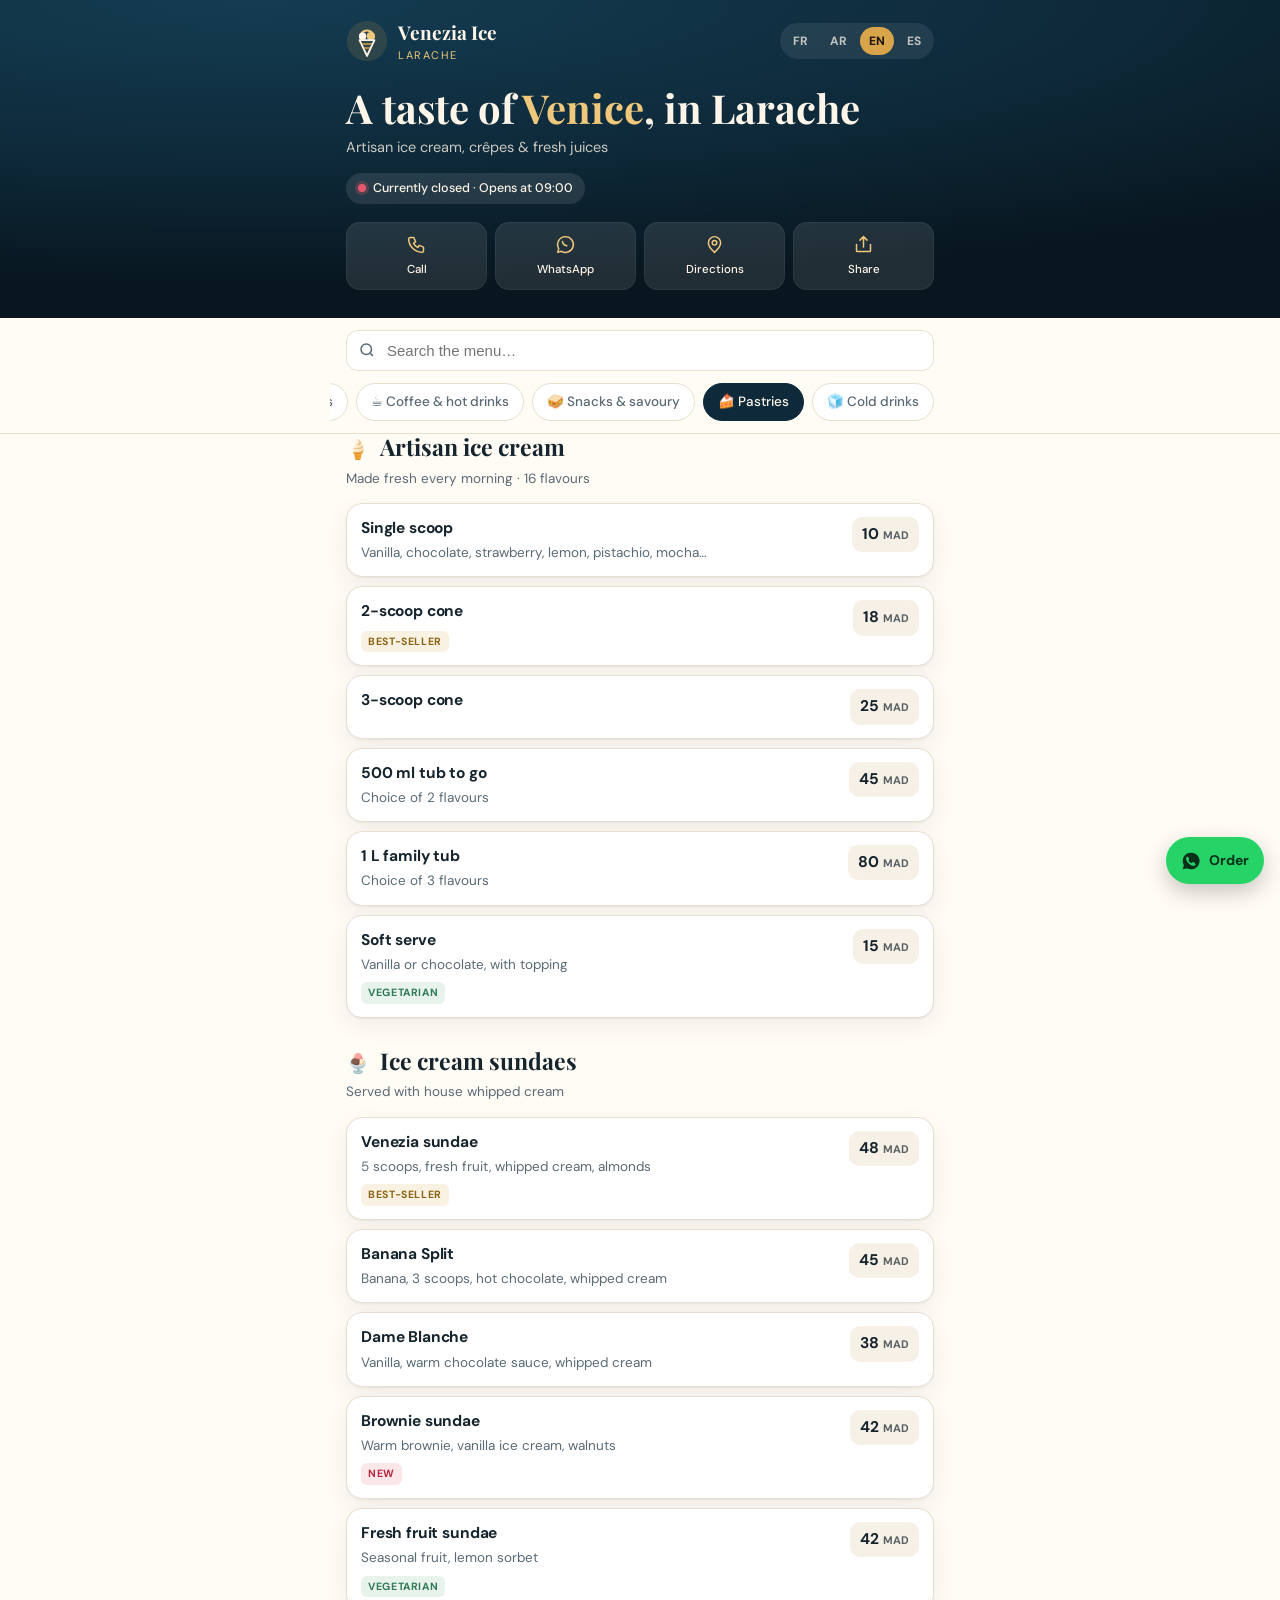
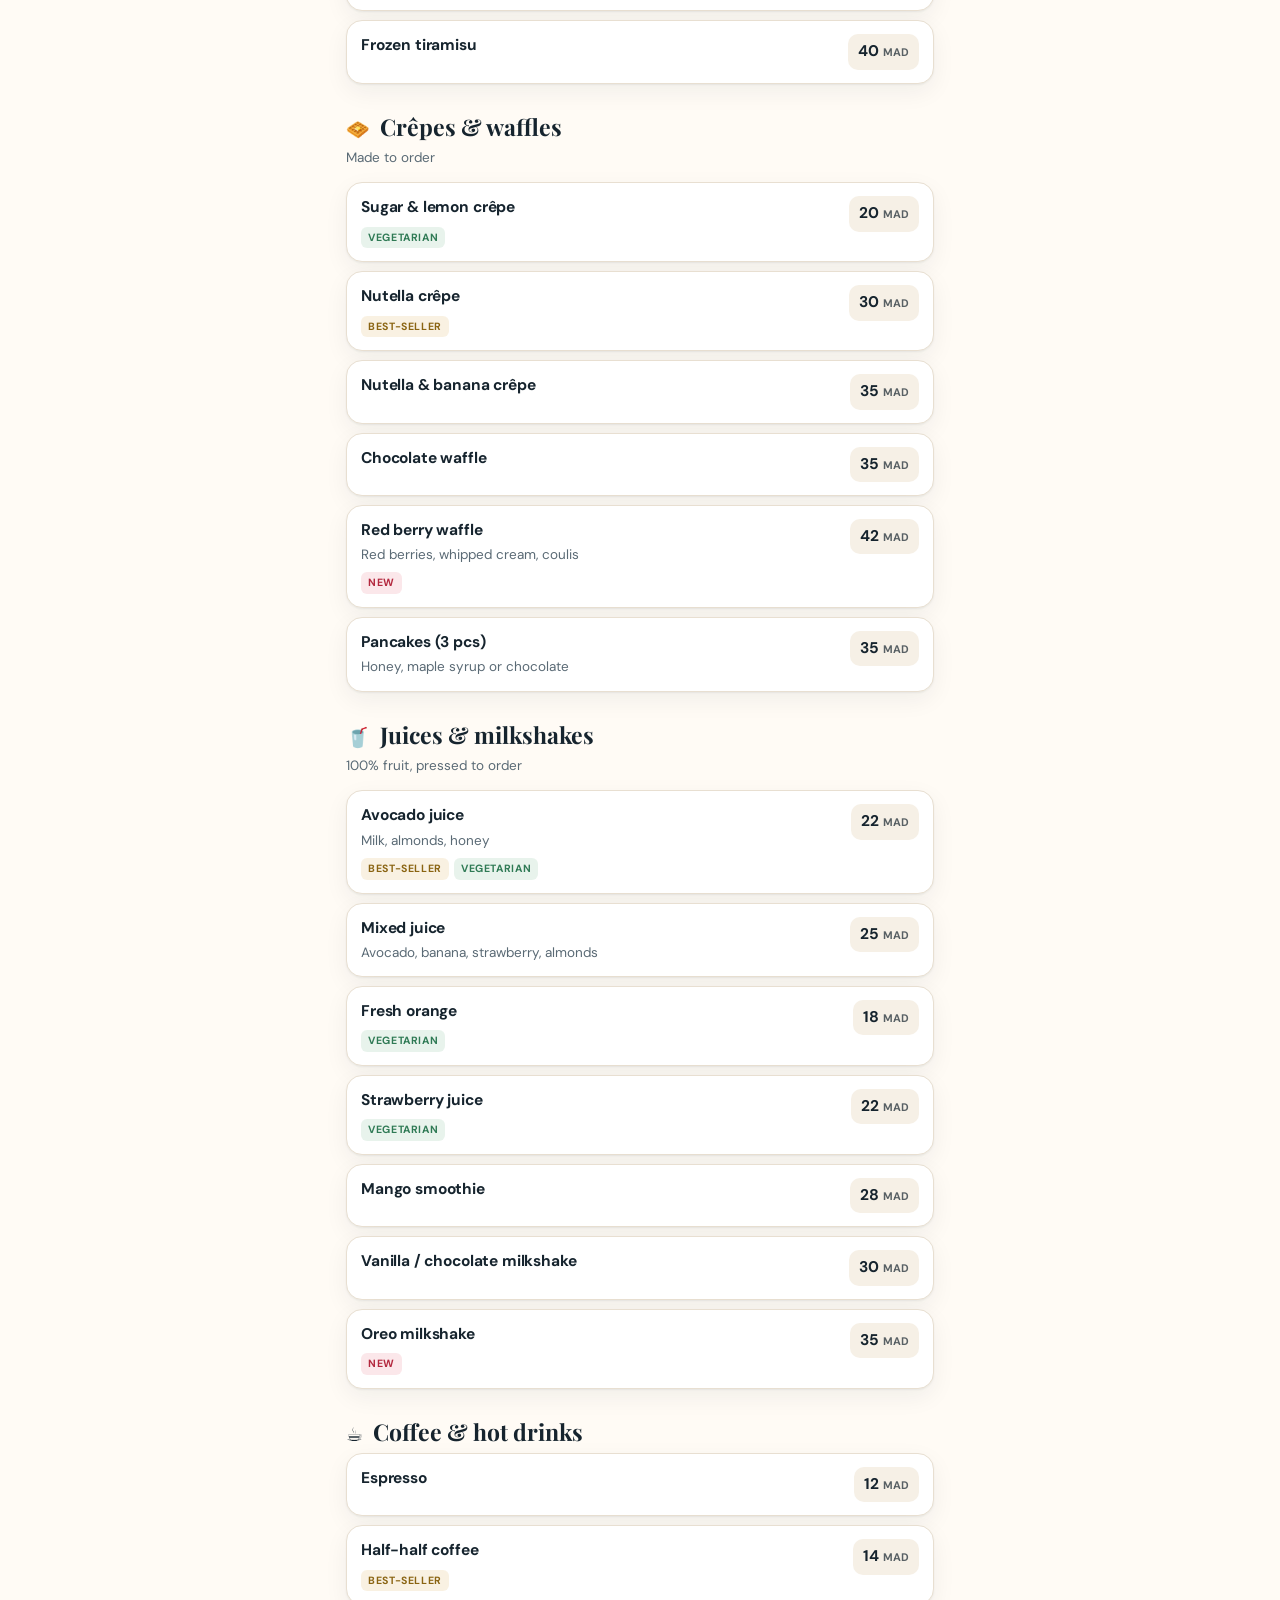
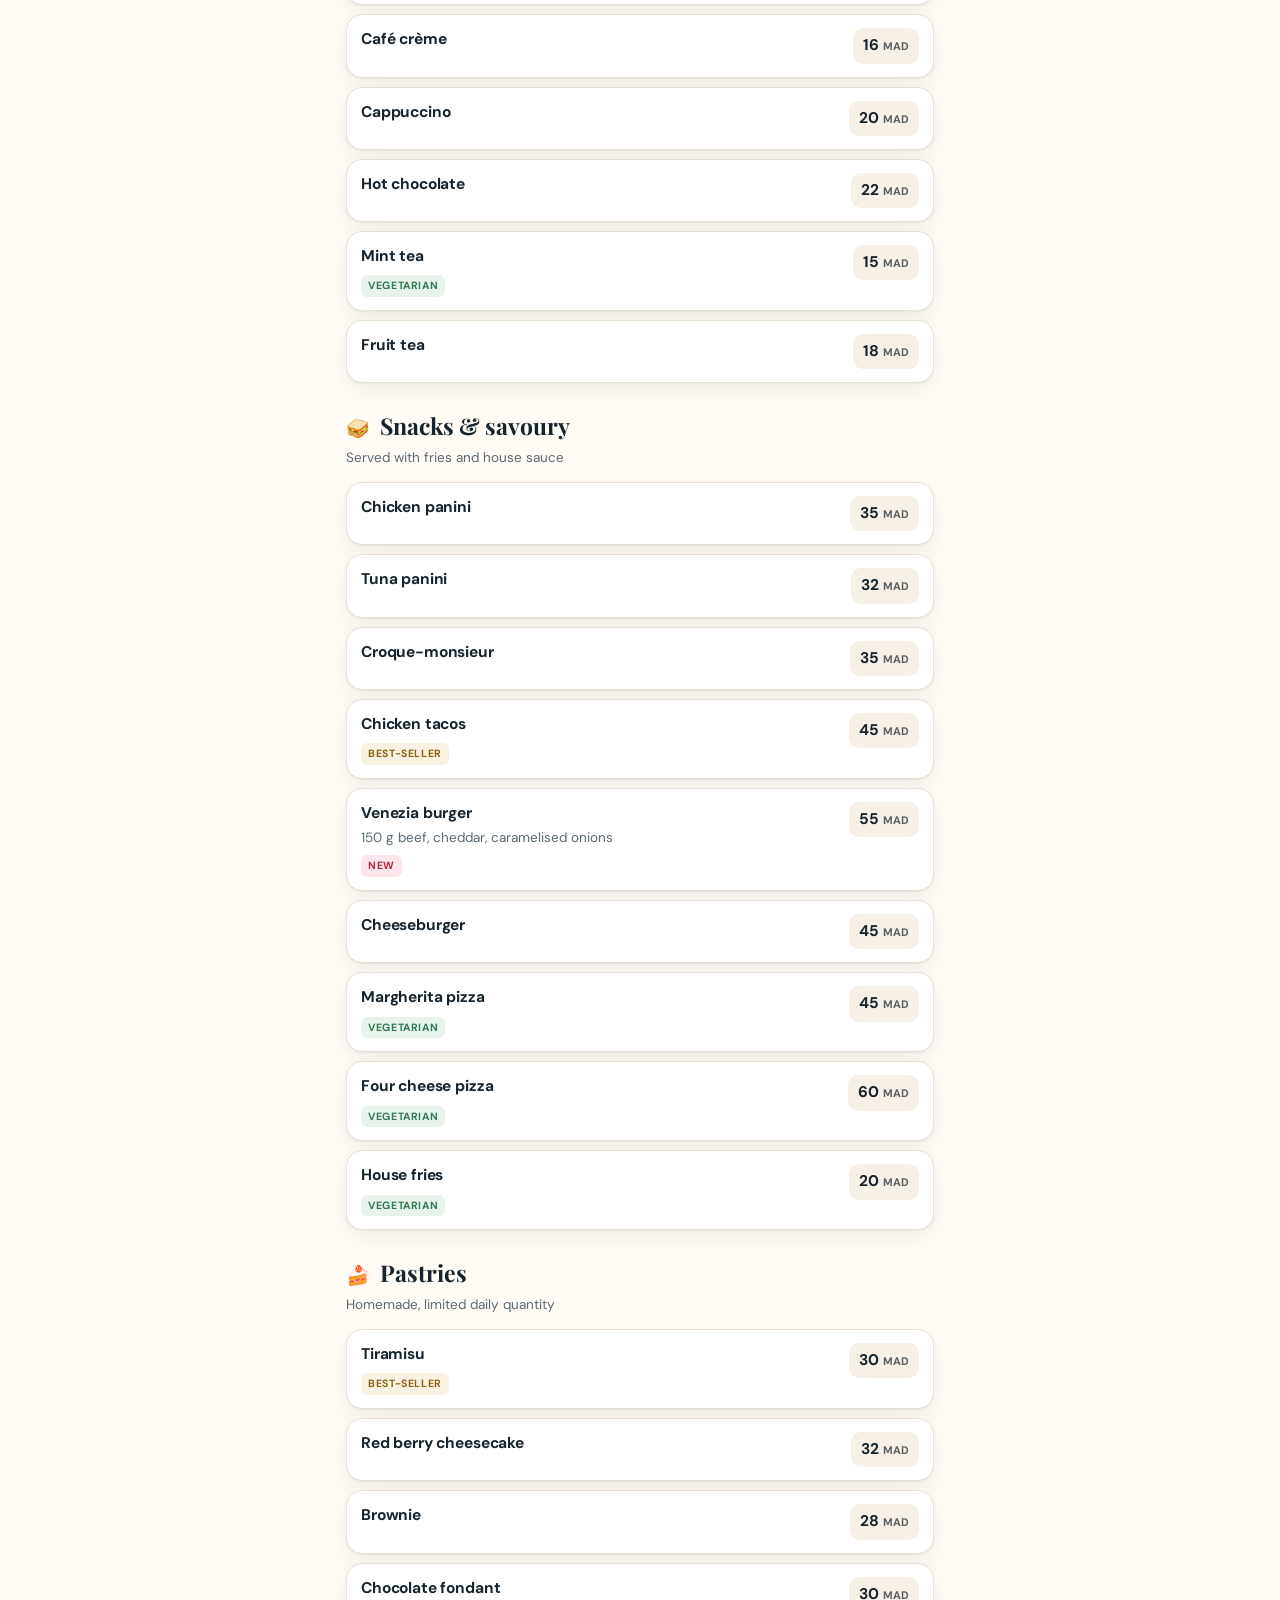
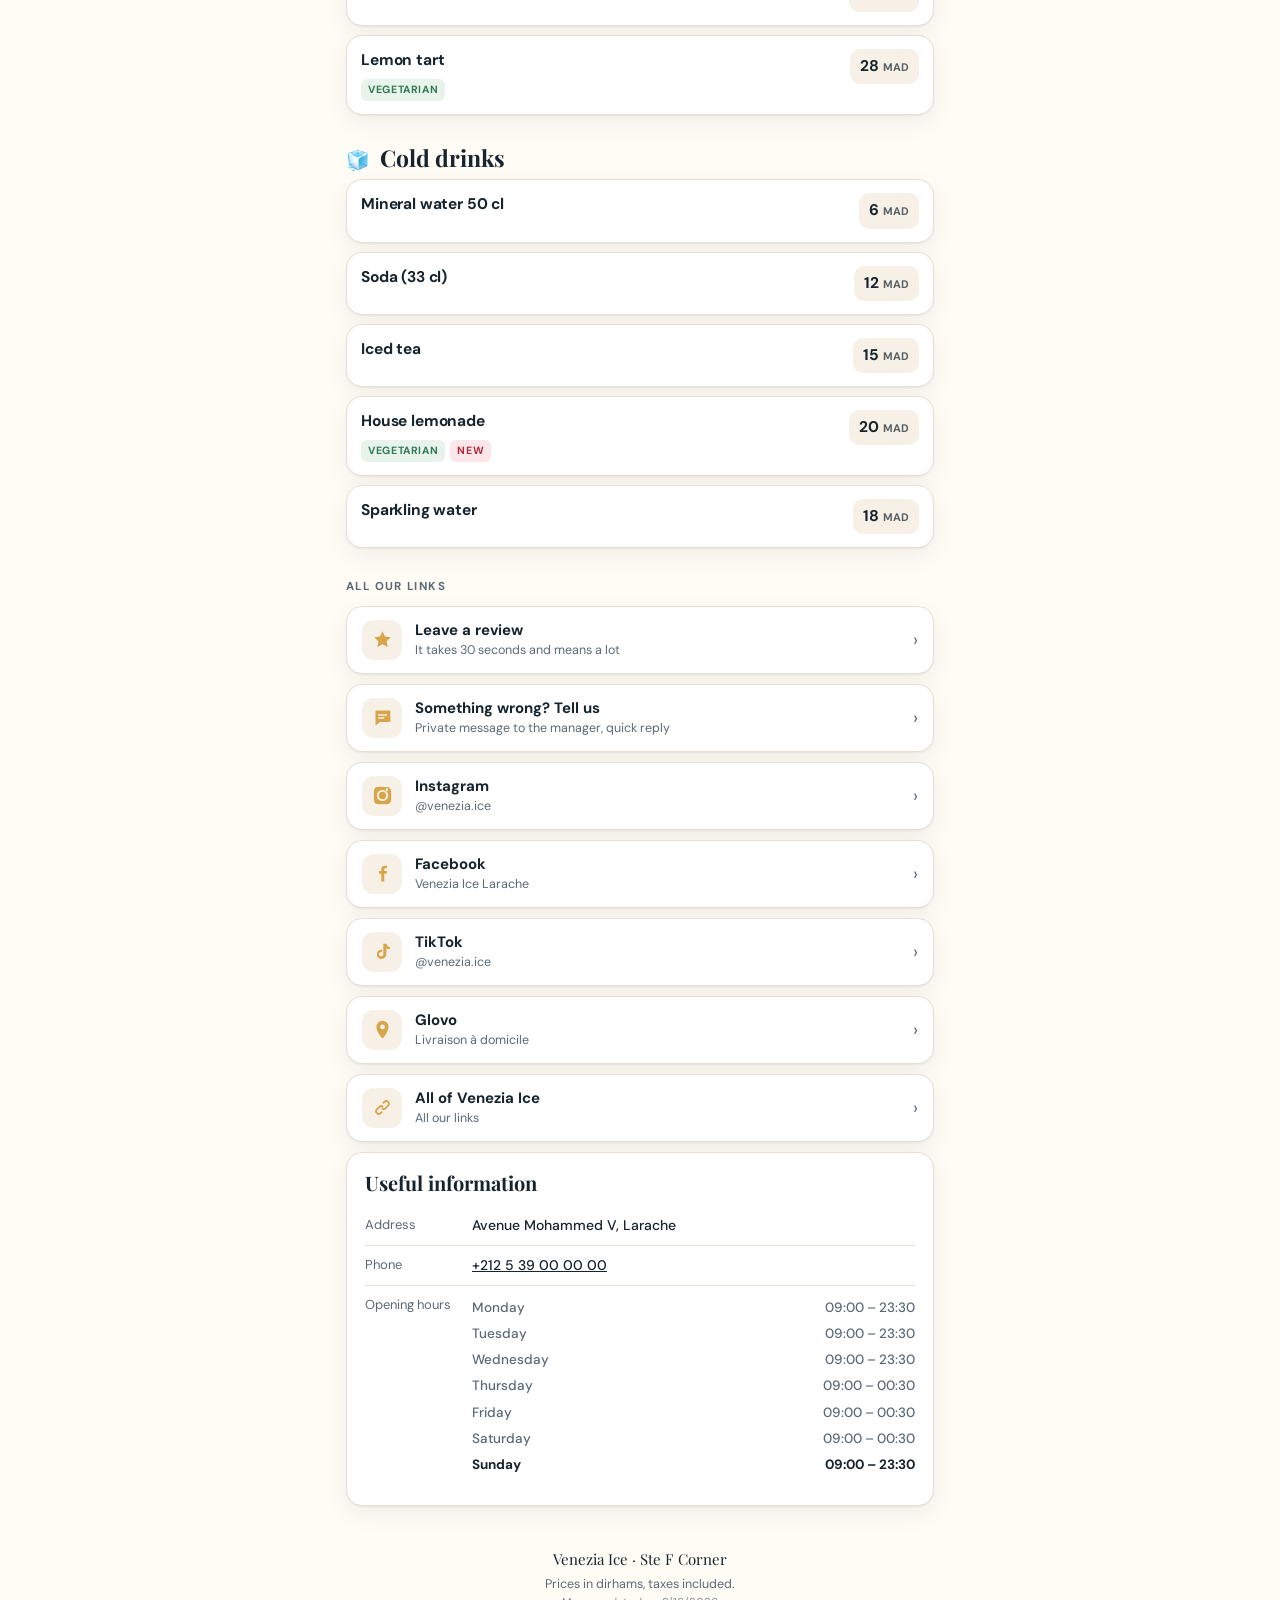
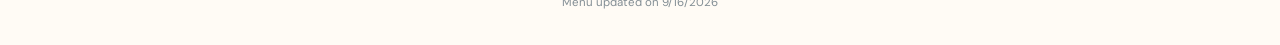
==== commit 7bcab7fb: "Venezia Ice : page de liens, parcours d'avis et chevalet de table NFC Améliorations issues de la rev" ====
--- a/venezia/index.html
+++ b/venezia/index.html
@@ -5,7 +5,7 @@
 <meta name="viewport" content="width=device-width, initial-scale=1, viewport-fit=cover">
 <meta name="theme-color" content="#0E2A3A">
 <title>Venezia Ice — Menu digital · Larache</title>
-<meta name="description" content="Menu digital de Venezia Ice, Larache — glaces artisanales, crêpes, jus, café et snacks. Commande WhatsApp, itinéraire et réseaux sociaux.">
+<meta name="description" content="Menu digital de Venezia Ice, Larache — glaces artisanales, crêpes, jus et snacks. Commande WhatsApp, itinéraire et réseaux sociaux.">
 <meta property="og:title" content="Venezia Ice — Menu digital">
 <meta property="og:description" content="Glaces artisanales, crêpes, jus frais et snacks · Larache">
 <meta property="og:type" content="restaurant.menu">
@@ -15,148 +15,46 @@
 <link rel="preconnect" href="https://fonts.googleapis.com">
 <link rel="preconnect" href="https://fonts.gstatic.com" crossorigin>
 <link href="https://fonts.googleapis.com/css2?family=Playfair+Display:wght@600;700&family=DM+Sans:wght@400;500;700&family=Tajawal:wght@400;500;700&display=swap" rel="stylesheet">
+<link rel="stylesheet" href="assets/venezia.css">
 
 <!-- ═══════════════════════════════════════════════════════════════════════
      VENEZIA ICE — MENU DIGITAL
      Ste F Corner · Larache — Holding Benthami (DGA)
 
-     ⚙️  TOUT CE QUI SE MODIFIE AU QUOTIDIEN SE TROUVE DANS LES BLOCS
-         « CONFIG » ET « MENU » PLUS BAS. Aucune autre partie du fichier
-         n'a besoin d'être touchée pour changer un prix, un plat ou un lien.
+     ⚙️  LES PRODUITS ET LES PRIX SE MODIFIENT DANS LE BLOC « MENU » CI-DESSOUS.
+         Les coordonnées, liens et horaires sont dans assets/venezia.js (CONFIG).
      ═══════════════════════════════════════════════════════════════════════ -->
 
 <style>
-:root{
-  /* ─── Identité Venezia Ice ─── */
-  --lagune:#0E2A3A;        /* bleu lagune vénitienne — fond principal */
-  --lagune-2:#143C52;      /* dégradé */
-  --or:#D8A54A;            /* or vénitien — accent premium */
-  --or-clair:#EFC87C;
-  --creme:#FFF6E9;         /* crème glacée — texte sur fond sombre */
-  --fraise:#E4576B;        /* badge nouveauté */
-  --pistache:#6FB38A;      /* badge végétarien / dispo */
-  --encre:#12212C;
-  --gris:#7C8A94;
-
-  --bg:#FFFBF5;
-  --surface:#FFFFFF;
-  --surface-2:#F6F0E6;
-  --texte:#16242E;
-  --texte-2:#5A6A75;
-  --bord:#E8DFD1;
-  --ombre:0 1px 2px rgba(18,33,44,.06), 0 8px 24px rgba(18,33,44,.06);
-  --rayon:16px;
-  --max:720px;
-}
-@media (prefers-color-scheme:dark){
-  :root:not([data-theme="light"]){
-    --bg:#0B1B25; --surface:#122633; --surface-2:#16303F;
-    --texte:#F2E9DA; --texte-2:#A9BAC5; --bord:#1F3B4C;
-    --ombre:0 1px 2px rgba(0,0,0,.4), 0 8px 24px rgba(0,0,0,.35);
-  }
-}
-:root[data-theme="dark"]{
-  --bg:#0B1B25; --surface:#122633; --surface-2:#16303F;
-  --texte:#F2E9DA; --texte-2:#A9BAC5; --bord:#1F3B4C;
-  --ombre:0 1px 2px rgba(0,0,0,.4), 0 8px 24px rgba(0,0,0,.35);
-}
-
-*{box-sizing:border-box;-webkit-tap-highlight-color:transparent}
-html{scroll-behavior:smooth}
-@media (prefers-reduced-motion:reduce){html{scroll-behavior:auto}*{animation:none!important;transition:none!important}}
-body{
-  margin:0;background:var(--bg);color:var(--texte);
-  font-family:'DM Sans',system-ui,-apple-system,'Segoe UI',sans-serif;
-  font-size:16px;line-height:1.5;-webkit-font-smoothing:antialiased;
-  padding-bottom:env(safe-area-inset-bottom);
-}
-html[dir="rtl"] body{font-family:'Tajawal','DM Sans',system-ui,sans-serif}
-.wrap{max-width:var(--max);margin:0 auto;padding:0 16px}
-h1,h2,h3{font-family:'Playfair Display',Georgia,serif;font-weight:700;margin:0;line-height:1.15}
-html[dir="rtl"] h1,html[dir="rtl"] h2,html[dir="rtl"] h3{font-family:'Tajawal',sans-serif}
-button{font:inherit;cursor:pointer;border:none;background:none;color:inherit}
-a{color:inherit}
-
-/* ─── En-tête / hero ─── */
-.hero{
-  position:relative;overflow:hidden;color:var(--creme);
-  background:radial-gradient(120% 90% at 20% 0%,var(--lagune-2) 0%,var(--lagune) 55%,#08161F 100%);
-  padding:calc(18px + env(safe-area-inset-top)) 0 26px;
-}
-.hero::after{
-  content:"";position:absolute;inset:auto -10% -60px -10%;height:120px;
-  background:radial-gradient(60% 100% at 50% 0%,rgba(216,165,74,.22),transparent 70%);
-}
-.topbar{display:flex;align-items:center;justify-content:space-between;gap:12px}
-.brand{display:flex;align-items:center;gap:10px;min-width:0}
-.logo{width:42px;height:42px;flex:0 0 auto}
-.brand-txt{min-width:0}
-.brand-name{font-family:'Playfair Display',serif;font-size:19px;font-weight:700;letter-spacing:.01em;white-space:nowrap}
-.brand-sub{font-size:11px;letter-spacing:.14em;text-transform:uppercase;color:var(--or-clair);opacity:.95}
-.langs{display:flex;gap:4px;background:rgba(255,255,255,.08);padding:4px;border-radius:999px}
-.langs button{
-  padding:5px 9px;border-radius:999px;font-size:12px;font-weight:700;letter-spacing:.04em;
-  color:rgba(255,246,233,.72);transition:background .15s,color .15s;
-}
-.langs button[aria-pressed="true"]{background:var(--or);color:#1B1206}
-.hero-title{margin:22px 0 6px;font-size:clamp(28px,8vw,40px);color:var(--creme)}
-.hero-title em{font-style:normal;color:var(--or-clair)}
-.hero-sub{margin:0;color:rgba(255,246,233,.78);font-size:14.5px;max-width:34ch}
-.statut{
-  display:inline-flex;align-items:center;gap:7px;margin-top:14px;padding:6px 12px;
-  border-radius:999px;background:rgba(255,255,255,.1);font-size:12.5px;font-weight:500;
-}
-.pastille{width:8px;height:8px;border-radius:50%;background:var(--pistache);box-shadow:0 0 0 3px rgba(111,179,138,.25)}
-.statut.ferme .pastille{background:var(--fraise);box-shadow:0 0 0 3px rgba(228,87,107,.25)}
-
-/* ─── Actions rapides ─── */
-.actions{display:grid;grid-template-columns:repeat(4,1fr);gap:8px;margin:18px 0 2px}
-.action{
-  display:flex;flex-direction:column;align-items:center;gap:6px;padding:11px 4px;
-  border-radius:14px;background:rgba(255,255,255,.1);color:var(--creme);
-  font-size:11.5px;font-weight:500;text-decoration:none;text-align:center;
-  border:1px solid rgba(255,255,255,.06);transition:background .15s,transform .15s;
-}
-.action:active{transform:scale(.97)}
-.action svg{width:21px;height:21px;stroke:var(--or-clair);fill:none;stroke-width:1.7;stroke-linecap:round;stroke-linejoin:round}
-
-/* ─── Recherche + navigation catégories ─── */
+/* ─── Recherche et navigation par catégorie (propres au menu) ─── */
 .sticky{position:sticky;top:0;z-index:20;background:var(--bg);border-bottom:1px solid var(--bord)}
 .search{position:relative;padding:12px 16px 8px;max-width:var(--max);margin:0 auto}
-.search input{
-  width:100%;padding:11px 14px 11px 40px;border-radius:12px;border:1px solid var(--bord);
-  background:var(--surface);color:var(--texte);font-size:15px;
-}
+.search input{width:100%;padding:11px 14px 11px 40px;border-radius:12px;border:1px solid var(--bord);
+  background:var(--surface);color:var(--texte);font-size:15px}
 html[dir="rtl"] .search input{padding:11px 40px 11px 14px}
 .search input:focus{outline:2px solid var(--or);outline-offset:1px}
 .search svg{position:absolute;left:28px;top:23px;width:18px;height:18px;stroke:var(--texte-2);fill:none;stroke-width:2}
 html[dir="rtl"] .search svg{left:auto;right:28px}
 .chips{display:flex;gap:8px;overflow-x:auto;padding:4px 16px 12px;max-width:var(--max);margin:0 auto;scrollbar-width:none}
 .chips::-webkit-scrollbar{display:none}
-.chip{
-  flex:0 0 auto;padding:8px 14px;border-radius:999px;border:1px solid var(--bord);
-  background:var(--surface);color:var(--texte-2);font-size:13.5px;font-weight:500;white-space:nowrap;
-}
+.chip{flex:0 0 auto;padding:8px 14px;border-radius:999px;border:1px solid var(--bord);
+  background:var(--surface);color:var(--texte-2);font-size:13.5px;font-weight:500;white-space:nowrap}
 .chip[aria-current="true"]{background:var(--lagune);border-color:var(--lagune);color:var(--creme)}
 
-/* ─── Sections & cartes produits ─── */
+/* ─── Sections et cartes produits ─── */
 main{padding:18px 0 40px}
 .section{margin-bottom:30px;scroll-margin-top:118px}
 .section-head{display:flex;align-items:baseline;gap:10px;margin-bottom:4px}
 .section-head h2{font-size:23px}
 .section-head .ico{font-size:19px}
 .section-note{margin:0 0 14px;color:var(--texte-2);font-size:13.5px}
-.item{
-  display:flex;gap:12px;align-items:flex-start;padding:13px 14px;margin-bottom:9px;
-  background:var(--surface);border:1px solid var(--bord);border-radius:var(--rayon);box-shadow:var(--ombre);
-}
+.item{display:flex;gap:12px;align-items:flex-start;padding:13px 14px;margin-bottom:9px;
+  background:var(--surface);border:1px solid var(--bord);border-radius:var(--rayon);box-shadow:var(--ombre)}
 .item-main{flex:1;min-width:0}
 .item-name{font-weight:700;font-size:15.5px;letter-spacing:-.01em}
 .item-desc{margin:3px 0 0;color:var(--texte-2);font-size:13.5px}
-.item-price{
-  flex:0 0 auto;font-weight:700;font-size:15.5px;color:var(--texte);
-  background:var(--surface-2);padding:6px 10px;border-radius:10px;white-space:nowrap;
-}
+.item-price{flex:0 0 auto;font-weight:700;font-size:15.5px;color:var(--texte);
+  background:var(--surface-2);padding:6px 10px;border-radius:10px;white-space:nowrap;font-variant-numeric:tabular-nums}
 .badges{display:flex;flex-wrap:wrap;gap:5px;margin-top:7px}
 .badge{font-size:10.5px;font-weight:700;letter-spacing:.06em;text-transform:uppercase;padding:3px 7px;border-radius:6px}
 .b-star{background:rgba(216,165,74,.16);color:#8A6412}
@@ -171,259 +69,11 @@
 :root[data-theme="dark"] .b-new{color:#FF93A4}
 :root[data-theme="dark"] .b-veg{color:#8FD9B0}
 .vide{text-align:center;color:var(--texte-2);padding:30px 0;font-size:14.5px}
-
-/* ─── Réseaux sociaux ─── */
-.social-card{
-  background:linear-gradient(160deg,var(--lagune) 0%,var(--lagune-2) 100%);
-  color:var(--creme);border-radius:22px;padding:24px 18px;margin:8px 0 26px;text-align:center;
-}
-.social-card h2{font-size:22px;color:var(--creme)}
-.social-card p{margin:6px auto 18px;font-size:14px;color:rgba(255,246,233,.75);max-width:30ch}
-.socials{display:grid;grid-template-columns:repeat(auto-fit,minmax(92px,1fr));gap:10px}
-.soc{
-  display:flex;flex-direction:column;align-items:center;gap:7px;padding:14px 6px;border-radius:15px;
-  background:rgba(255,255,255,.08);border:1px solid rgba(255,255,255,.07);
-  text-decoration:none;color:var(--creme);font-size:12px;font-weight:500;transition:background .15s,transform .15s;
-}
-.soc:active{transform:scale(.97)}
-.soc svg{width:24px;height:24px;fill:currentColor}
-.soc .handle{font-size:10.5px;color:rgba(255,246,233,.6);word-break:break-all}
-
-/* ─── Infos pratiques ─── */
-.infos{background:var(--surface);border:1px solid var(--bord);border-radius:var(--rayon);padding:18px;box-shadow:var(--ombre)}
-.infos h2{font-size:20px;margin-bottom:12px}
-.info-row{display:flex;gap:11px;padding:9px 0;border-top:1px solid var(--bord);font-size:14px}
-.info-row:first-of-type{border-top:none}
-.info-row .k{flex:0 0 96px;color:var(--texte-2);font-size:13px}
-.info-row .v{flex:1;font-weight:500}
-.horaires{margin:0;padding:0;list-style:none;font-size:13.5px}
-.horaires li{display:flex;justify-content:space-between;padding:3px 0;color:var(--texte-2)}
-.horaires li.today{color:var(--texte);font-weight:700}
-footer{text-align:center;padding:26px 16px 34px;color:var(--texte-2);font-size:12.5px}
-footer .f-brand{font-family:'Playfair Display',serif;font-size:15px;color:var(--texte);margin-bottom:4px}
-.maj{opacity:.75;font-size:11.5px}
-
-/* ─── Bouton flottant WhatsApp ─── */
-.fab{
-  position:fixed;right:16px;bottom:calc(16px + env(safe-area-inset-bottom));z-index:30;
-  display:flex;align-items:center;gap:8px;padding:13px 17px;border-radius:999px;
-  background:#25D366;color:#06301A;font-weight:700;font-size:14px;text-decoration:none;
-  box-shadow:0 8px 22px rgba(0,0,0,.22);
-}
-html[dir="rtl"] .fab{right:auto;left:16px}
-.fab svg{width:20px;height:20px;fill:currentColor}
-
-@media print{
-  .hero{background:none;color:#000;padding:0}
-  .sticky,.fab,.actions,.langs,.social-card{display:none}
-  .item{break-inside:avoid;box-shadow:none}
-}
+.fab{padding-inline:15px}
 </style>
 </head>
+
 <body>
-
-<script>
-/* ═══════════════════════════════════════════════════════════════════════════
-   1) CONFIG — coordonnées, liens, horaires.
-   ⚠️ Remplacer les valeurs marquées « À CONFIRMER » par les vraies données.
-   ═══════════════════════════════════════════════════════════════════════════ */
-const CONFIG = {
-  nom:        'Venezia Ice',
-  societe:    'Ste F Corner',
-  ville:      'Larache',
-  adresse:    'Avenue Mohammed V, Larache',            // À CONFIRMER
-  telephone:  '+212 5 39 00 00 00',                    // À CONFIRMER
-  whatsapp:   '212600000000',                          // À CONFIRMER — format international sans +
-  maps:       'https://maps.google.com/?q=Venezia+Ice+Larache',
-  avisGoogle: 'https://search.google.com/local/writereview?placeid=VOTRE_PLACE_ID', // À CONFIRMER
-  devise:     'MAD',
-  // Horaires : 0 = dimanche … 6 = samedi. null = fermé.
-  horaires: {
-    0:['09:00','23:30'], 1:['09:00','23:30'], 2:['09:00','23:30'], 3:['09:00','23:30'],
-    4:['09:00','00:30'], 5:['09:00','00:30'], 6:['09:00','00:30']
-  },
-  reseaux: [
-    {id:'instagram', nom:'Instagram', handle:'@venezia.ice',        url:'https://instagram.com/venezia.ice'},
-    {id:'facebook',  nom:'Facebook',  handle:'Venezia Ice Larache', url:'https://facebook.com/veneziaice'},
-    {id:'tiktok',    nom:'TikTok',    handle:'@venezia.ice',        url:'https://tiktok.com/@venezia.ice'},
-    {id:'glovo',     nom:'Glovo',     handle:'Livraison',           url:'https://glovoapp.com'},
-    {id:'maps',      nom:'Google',    handle:'Laissez un avis',     url:'https://maps.google.com/?q=Venezia+Ice+Larache'}
-  ],
-  majLe: '2026-09-16'
-};
-
-/* ═══════════════════════════════════════════════════════════════════════════
-   2) MENU — catégories et produits.
-   n = nom, d = description (facultative), p = prix en MAD,
-   t = badges : 'star' (best-seller) · 'new' (nouveauté) · 'veg' (végétarien)
-   Chaque texte existe en 4 langues : fr (français) · ar (arabe) · en · es.
-   Pour retirer un produit : supprimer son bloc { … }. Pour le masquer
-   temporairement (rupture) : ajouter  off:true
-   ═══════════════════════════════════════════════════════════════════════════ */
-const MENU = [
-{
-  id:'glaces', ico:'🍦',
-  nom:{fr:'Glaces artisanales',ar:'مثلجات حرفية',en:'Artisan ice cream',es:'Helados artesanales'},
-  note:{fr:'Préparées chaque matin sur place · 16 parfums',ar:'تُحضّر كل صباح في المحل · 16 نكهة',en:'Made fresh every morning · 16 flavours',es:'Elaborados cada mañana · 16 sabores'},
-  items:[
-    {n:{fr:'Boule au choix',ar:'كرة حسب الاختيار',en:'Single scoop',es:'Bola a elegir'},
-     d:{fr:'Vanille, chocolat, fraise, citron, pistache, moka…',ar:'فانيلا، شوكولاتة، فراولة، ليمون، فستق، موكا…',en:'Vanilla, chocolate, strawberry, lemon, pistachio, mocha…',es:'Vainilla, chocolate, fresa, limón, pistacho, moka…'},p:10},
-    {n:{fr:'Cornet 2 boules',ar:'كورنيه كرتان',en:'2-scoop cone',es:'Cucurucho 2 bolas'},p:18,t:['star']},
-    {n:{fr:'Cornet 3 boules',ar:'كورنيه 3 كرات',en:'3-scoop cone',es:'Cucurucho 3 bolas'},p:25},
-    {n:{fr:'Pot à emporter 500 ml',ar:'علبة 500 مل',en:'500 ml tub to go',es:'Tarrina 500 ml'},
-     d:{fr:'2 parfums au choix',ar:'نكهتان حسب الاختيار',en:'Choice of 2 flavours',es:'2 sabores a elegir'},p:45},
-    {n:{fr:'Pot familial 1 L',ar:'علبة عائلية 1 لتر',en:'1 L family tub',es:'Tarrina familiar 1 L'},
-     d:{fr:'3 parfums au choix',ar:'3 نكهات حسب الاختيار',en:'Choice of 3 flavours',es:'3 sabores a elegir'},p:80},
-    {n:{fr:'Glace italienne',ar:'مثلجات إيطالية',en:'Soft serve',es:'Helado italiano'},
-     d:{fr:'Vanille ou chocolat, avec topping',ar:'فانيلا أو شوكولاتة مع الإضافات',en:'Vanilla or chocolate, with topping',es:'Vainilla o chocolate, con topping'},p:15,t:['veg']}
-  ]
-},
-{
-  id:'coupes', ico:'🍨',
-  nom:{fr:'Coupes glacées',ar:'كؤوس المثلجات',en:'Ice cream sundaes',es:'Copas heladas'},
-  note:{fr:'Servies avec chantilly maison',ar:'تُقدّم مع كريمة شانتيي منزلية',en:'Served with house whipped cream',es:'Servidas con nata casera'},
-  items:[
-    {n:{fr:'Coupe Venezia',ar:'كأس فينيسيا',en:'Venezia sundae',es:'Copa Venezia'},
-     d:{fr:'5 boules, fruits frais, chantilly, amandes',ar:'5 كرات، فواكه طازجة، شانتيي، لوز',en:'5 scoops, fresh fruit, whipped cream, almonds',es:'5 bolas, fruta fresca, nata, almendras'},p:48,t:['star']},
-    {n:{fr:'Banana Split',ar:'بانانا سبليت',en:'Banana Split',es:'Banana Split'},
-     d:{fr:'Banane, 3 boules, chocolat chaud, chantilly',ar:'موز، 3 كرات، شوكولاتة ساخنة، شانتيي',en:'Banana, 3 scoops, hot chocolate, whipped cream',es:'Plátano, 3 bolas, chocolate caliente, nata'},p:45},
-    {n:{fr:'Dame Blanche',ar:'دام بلانش',en:'Dame Blanche',es:'Dama Blanca'},
-     d:{fr:'Vanille, sauce chocolat chaude, chantilly',ar:'فانيلا، صلصة شوكولاتة ساخنة، شانتيي',en:'Vanilla, warm chocolate sauce, whipped cream',es:'Vainilla, salsa de chocolate caliente, nata'},p:38},
-    {n:{fr:'Coupe Brownie',ar:'كأس براوني',en:'Brownie sundae',es:'Copa Brownie'},
-     d:{fr:'Brownie tiède, glace vanille, noix',ar:'براوني دافئ، مثلجات فانيلا، جوز',en:'Warm brownie, vanilla ice cream, walnuts',es:'Brownie templado, helado de vainilla, nueces'},p:42,t:['new']},
-    {n:{fr:'Coupe fruits frais',ar:'كأس فواكه طازجة',en:'Fresh fruit sundae',es:'Copa de fruta fresca'},
-     d:{fr:'Fruits de saison, sorbet citron',ar:'فواكه الموسم، سوربي ليمون',en:'Seasonal fruit, lemon sorbet',es:'Fruta de temporada, sorbete de limón'},p:42,t:['veg']},
-    {n:{fr:'Tiramisu glacé',ar:'تيراميسو مثلج',en:'Frozen tiramisu',es:'Tiramisú helado'},p:40}
-  ]
-},
-{
-  id:'crepes', ico:'🧇',
-  nom:{fr:'Crêpes & gaufres',ar:'كريب وغوفر',en:'Crêpes & waffles',es:'Crepes y gofres'},
-  note:{fr:'Préparées à la commande',ar:'تُحضّر عند الطلب',en:'Made to order',es:'Preparados al momento'},
-  items:[
-    {n:{fr:'Crêpe sucre-citron',ar:'كريب سكر وليمون',en:'Sugar & lemon crêpe',es:'Crepe azúcar y limón'},p:20,t:['veg']},
-    {n:{fr:'Crêpe Nutella',ar:'كريب نوتيلا',en:'Nutella crêpe',es:'Crepe de Nutella'},p:30,t:['star']},
-    {n:{fr:'Crêpe Nutella-banane',ar:'كريب نوتيلا وموز',en:'Nutella & banana crêpe',es:'Crepe Nutella y plátano'},p:35},
-    {n:{fr:'Gaufre chocolat',ar:'غوفر بالشوكولاتة',en:'Chocolate waffle',es:'Gofre de chocolate'},p:35},
-    {n:{fr:'Gaufre fruits rouges',ar:'غوفر بالفواكه الحمراء',en:'Red berry waffle',es:'Gofre de frutos rojos'},
-     d:{fr:'Fruits rouges, chantilly, coulis',ar:'فواكه حمراء، شانتيي، صلصة',en:'Red berries, whipped cream, coulis',es:'Frutos rojos, nata, coulis'},p:42,t:['new']},
-    {n:{fr:'Pancakes (3 pièces)',ar:'بانكيك (3 قطع)',en:'Pancakes (3 pcs)',es:'Tortitas (3 uds)'},
-     d:{fr:'Miel, sirop d’érable ou chocolat',ar:'عسل، شراب القيقب أو شوكولاتة',en:'Honey, maple syrup or chocolate',es:'Miel, sirope de arce o chocolate'},p:35}
-  ]
-},
-{
-  id:'jus', ico:'🥤',
-  nom:{fr:'Jus & milkshakes',ar:'عصائر وميلك شيك',en:'Juices & milkshakes',es:'Zumos y batidos'},
-  note:{fr:'100 % fruits frais pressés à la minute',ar:'100% فواكه طازجة تُعصر في الحين',en:'100% fruit, pressed to order',es:'100% fruta, exprimido al momento'},
-  items:[
-    {n:{fr:'Jus d’avocat',ar:'عصير الأفوكادو',en:'Avocado juice',es:'Zumo de aguacate'},
-     d:{fr:'Lait, amandes, miel',ar:'حليب، لوز، عسل',en:'Milk, almonds, honey',es:'Leche, almendras, miel'},p:22,t:['star','veg']},
-    {n:{fr:'Panaché',ar:'عصير مشكل',en:'Mixed juice',es:'Zumo mixto'},
-     d:{fr:'Avocat, banane, fraise, amandes',ar:'أفوكادو، موز، فراولة، لوز',en:'Avocado, banana, strawberry, almonds',es:'Aguacate, plátano, fresa, almendras'},p:25},
-    {n:{fr:'Orange pressée',ar:'عصير برتقال',en:'Fresh orange',es:'Naranja natural'},p:18,t:['veg']},
-    {n:{fr:'Jus de fraise',ar:'عصير الفراولة',en:'Strawberry juice',es:'Zumo de fresa'},p:22,t:['veg']},
-    {n:{fr:'Smoothie mangue',ar:'سموذي المانجو',en:'Mango smoothie',es:'Smoothie de mango'},p:28},
-    {n:{fr:'Milkshake vanille / chocolat',ar:'ميلك شيك فانيلا / شوكولاتة',en:'Vanilla / chocolate milkshake',es:'Batido vainilla / chocolate'},p:30},
-    {n:{fr:'Milkshake Oreo',ar:'ميلك شيك أوريو',en:'Oreo milkshake',es:'Batido de Oreo'},p:35,t:['new']}
-  ]
-},
-{
-  id:'cafe', ico:'☕',
-  nom:{fr:'Café & boissons chaudes',ar:'قهوة ومشروبات ساخنة',en:'Coffee & hot drinks',es:'Café y bebidas calientes'},
-  items:[
-    {n:{fr:'Espresso',ar:'إسبريسو',en:'Espresso',es:'Espresso'},p:12},
-    {n:{fr:'Nous-nous',ar:'نص نص',en:'Half-half coffee',es:'Café mitad y mitad'},p:14,t:['star']},
-    {n:{fr:'Café crème',ar:'قهوة بالحليب',en:'Café crème',es:'Café con leche'},p:16},
-    {n:{fr:'Cappuccino',ar:'كابوتشينو',en:'Cappuccino',es:'Capuchino'},p:20},
-    {n:{fr:'Chocolat chaud',ar:'شوكولاتة ساخنة',en:'Hot chocolate',es:'Chocolate caliente'},p:22},
-    {n:{fr:'Thé à la menthe',ar:'أتاي بالنعناع',en:'Mint tea',es:'Té con hierbabuena'},p:15,t:['veg']},
-    {n:{fr:'Thé aux fruits',ar:'شاي بالفواكه',en:'Fruit tea',es:'Té de frutas'},p:18}
-  ]
-},
-{
-  id:'snacks', ico:'🥪',
-  nom:{fr:'Snacks & salés',ar:'وجبات خفيفة ومالحة',en:'Snacks & savoury',es:'Snacks y salados'},
-  note:{fr:'Servis avec frites et sauce maison',ar:'تُقدّم مع البطاطس وصلصة البيت',en:'Served with fries and house sauce',es:'Servidos con patatas y salsa de la casa'},
-  items:[
-    {n:{fr:'Panini poulet',ar:'بانيني بالدجاج',en:'Chicken panini',es:'Panini de pollo'},p:35},
-    {n:{fr:'Panini thon',ar:'بانيني بالتونة',en:'Tuna panini',es:'Panini de atún'},p:32},
-    {n:{fr:'Croque-monsieur',ar:'كروك مسيو',en:'Croque-monsieur',es:'Croque-monsieur'},p:35},
-    {n:{fr:'Tacos poulet',ar:'طاكوس بالدجاج',en:'Chicken tacos',es:'Tacos de pollo'},p:45,t:['star']},
-    {n:{fr:'Burger Venezia',ar:'برغر فينيسيا',en:'Venezia burger',es:'Hamburguesa Venezia'},
-     d:{fr:'Steak 150 g, cheddar, oignons confits',ar:'لحم 150غ، شيدر، بصل مكرمل',en:'150 g beef, cheddar, caramelised onions',es:'Carne 150 g, cheddar, cebolla caramelizada'},p:55,t:['new']},
-    {n:{fr:'Cheeseburger',ar:'تشيز برغر',en:'Cheeseburger',es:'Hamburguesa con queso'},p:45},
-    {n:{fr:'Pizza Margherita',ar:'بيتزا مارغريتا',en:'Margherita pizza',es:'Pizza Margarita'},p:45,t:['veg']},
-    {n:{fr:'Pizza 4 fromages',ar:'بيتزا 4 أجبان',en:'Four cheese pizza',es:'Pizza cuatro quesos'},p:60,t:['veg']},
-    {n:{fr:'Frites maison',ar:'بطاطس البيت',en:'House fries',es:'Patatas de la casa'},p:20,t:['veg']}
-  ]
-},
-{
-  id:'patisserie', ico:'🍰',
-  nom:{fr:'Pâtisserie',ar:'حلويات',en:'Pastries',es:'Pastelería'},
-  note:{fr:'Fait maison, en quantité limitée chaque jour',ar:'صناعة منزلية بكمية محدودة يوميا',en:'Homemade, limited daily quantity',es:'Casero, cantidad limitada cada día'},
-  items:[
-    {n:{fr:'Tiramisu',ar:'تيراميسو',en:'Tiramisu',es:'Tiramisú'},p:30,t:['star']},
-    {n:{fr:'Cheesecake fruits rouges',ar:'تشيز كيك بالفواكه الحمراء',en:'Red berry cheesecake',es:'Tarta de queso y frutos rojos'},p:32},
-    {n:{fr:'Brownie',ar:'براوني',en:'Brownie',es:'Brownie'},p:28},
-    {n:{fr:'Fondant au chocolat',ar:'فوندان بالشوكولاتة',en:'Chocolate fondant',es:'Coulant de chocolate'},p:30},
-    {n:{fr:'Tarte au citron',ar:'تارت بالليمون',en:'Lemon tart',es:'Tarta de limón'},p:28,t:['veg']}
-  ]
-},
-{
-  id:'boissons', ico:'🧊',
-  nom:{fr:'Boissons fraîches',ar:'مشروبات باردة',en:'Cold drinks',es:'Bebidas frías'},
-  items:[
-    {n:{fr:'Eau minérale 50 cl',ar:'ماء معدني 50 سل',en:'Mineral water 50 cl',es:'Agua mineral 50 cl'},p:6},
-    {n:{fr:'Soda (33 cl)',ar:'مشروب غازي (33 سل)',en:'Soda (33 cl)',es:'Refresco (33 cl)'},p:12},
-    {n:{fr:'Ice tea',ar:'آيس تي',en:'Iced tea',es:'Té helado'},p:15},
-    {n:{fr:'Citronnade maison',ar:'ليموناضة البيت',en:'House lemonade',es:'Limonada de la casa'},p:20,t:['veg','new']},
-    {n:{fr:'Eau pétillante',ar:'ماء غازي',en:'Sparkling water',es:'Agua con gas'},p:18}
-  ]
-}
-];
-
-/* ═══════════════════════════════════════════════════════════════════════════
-   3) TEXTES DE L'INTERFACE (4 langues)
-   ═══════════════════════════════════════════════════════════════════════════ */
-const I18N = {
-  fr:{dir:'ltr',tagline:'Glaces artisanales, crêpes & jus frais',hero:'Le goût de <em>Venise</em>, à Larache',
-      appeler:'Appeler',whatsapp:'WhatsApp',itineraire:'Itinéraire',partager:'Partager',
-      recherche:'Rechercher un produit…',aucun:'Aucun produit ne correspond à votre recherche.',
-      ouvert:'Ouvert maintenant',ferme:'Fermé actuellement',ferme_ouvre:'Ouvre à',jusqua:'jusqu’à',
-      suivez:'Suivez-nous',suivez_txt:'Nouveautés, parfums du jour et offres en avant-première.',
-      infos:'Informations pratiques',adresse:'Adresse',tel:'Téléphone',horaires:'Horaires',
-      commander:'Commander',maj:'Menu mis à jour le',prix:'Prix en dirhams, taxes comprises.',
-      jours:['Dimanche','Lundi','Mardi','Mercredi','Jeudi','Vendredi','Samedi'],
-      star:'Best-seller',new:'Nouveau',veg:'Végétarien',ferme_jour:'Fermé'},
-  ar:{dir:'rtl',tagline:'مثلجات حرفية، كريب وعصائر طازجة',hero:'نكهة <em>البندقية</em> في العرائش',
-      appeler:'اتصل',whatsapp:'واتساب',itineraire:'الطريق',partager:'مشاركة',
-      recherche:'ابحث عن منتج…',aucun:'لا يوجد منتج مطابق لبحثك.',
-      ouvert:'مفتوح الآن',ferme:'مغلق حاليا',ferme_ouvre:'يفتح على',jusqua:'حتى',
-      suivez:'تابعونا',suivez_txt:'الجديد، نكهات اليوم والعروض الحصرية.',
-      infos:'معلومات عملية',adresse:'العنوان',tel:'الهاتف',horaires:'أوقات العمل',
-      commander:'اطلب الآن',maj:'آخر تحديث للقائمة',prix:'الأسعار بالدرهم، الضرائب مضمّنة.',
-      jours:['الأحد','الإثنين','الثلاثاء','الأربعاء','الخميس','الجمعة','السبت'],
-      star:'الأكثر طلبا',new:'جديد',veg:'نباتي',ferme_jour:'مغلق'},
-  en:{dir:'ltr',tagline:'Artisan ice cream, crêpes & fresh juices',hero:'A taste of <em>Venice</em>, in Larache',
-      appeler:'Call',whatsapp:'WhatsApp',itineraire:'Directions',partager:'Share',
-      recherche:'Search the menu…',aucun:'No item matches your search.',
-      ouvert:'Open now',ferme:'Currently closed',ferme_ouvre:'Opens at',jusqua:'until',
-      suivez:'Follow us',suivez_txt:'New flavours, daily specials and early offers.',
-      infos:'Useful information',adresse:'Address',tel:'Phone',horaires:'Opening hours',
-      commander:'Order',maj:'Menu updated on',prix:'Prices in dirhams, taxes included.',
-      jours:['Sunday','Monday','Tuesday','Wednesday','Thursday','Friday','Saturday'],
-      star:'Best-seller',new:'New',veg:'Vegetarian',ferme_jour:'Closed'},
-  es:{dir:'ltr',tagline:'Helados artesanales, crepes y zumos naturales',hero:'El sabor de <em>Venecia</em>, en Larache',
-      appeler:'Llamar',whatsapp:'WhatsApp',itineraire:'Cómo llegar',partager:'Compartir',
-      recherche:'Buscar en la carta…',aucun:'Ningún producto coincide con la búsqueda.',
-      ouvert:'Abierto ahora',ferme:'Cerrado ahora',ferme_ouvre:'Abre a las',jusqua:'hasta',
-      suivez:'Síguenos',suivez_txt:'Novedades, sabores del día y ofertas en primicia.',
-      infos:'Información práctica',adresse:'Dirección',tel:'Teléfono',horaires:'Horario',
-      commander:'Pedir',maj:'Carta actualizada el',prix:'Precios en dírhams, impuestos incluidos.',
-      jours:['Domingo','Lunes','Martes','Miércoles','Jueves','Viernes','Sábado'],
-      star:'Más vendido',new:'Nuevo',veg:'Vegetariano',ferme_jour:'Cerrado'}
-};
-</script>
 
 <header class="hero">
   <div class="wrap">
@@ -438,8 +88,8 @@
           <path d="M19 27.5h10M21 32h6" stroke="#D8A54A" stroke-width="1.6" stroke-linecap="round"/>
         </svg>
         <div class="brand-txt">
-          <div class="brand-name" id="brandName">Venezia Ice</div>
-          <div class="brand-sub" id="brandSub">Larache</div>
+          <div class="brand-name">Venezia Ice</div>
+          <div class="brand-sub">Larache</div>
         </div>
       </div>
       <nav class="langs" id="langs" aria-label="Langue"></nav>
@@ -448,7 +98,6 @@
     <h1 class="hero-title" id="heroTitle"></h1>
     <p class="hero-sub" id="heroSub"></p>
     <div class="statut" id="statut"></div>
-
     <div class="actions" id="actions"></div>
   </div>
 </header>
@@ -464,13 +113,10 @@
 <main class="wrap">
   <div id="menu"></div>
 
-  <section class="social-card">
-    <h2 id="socTitre"></h2>
-    <p id="socTxt"></p>
-    <div class="socials" id="socials"></div>
-  </section>
-
-  <section class="infos">
+  <div class="titre-section" id="titreLiens"></div>
+  <div id="liens"></div>
+
+  <section class="bloc" style="margin-top:6px">
     <h2 id="infosTitre"></h2>
     <div class="info-row"><div class="k" id="kAdresse"></div><div class="v" id="vAdresse"></div></div>
     <div class="info-row"><div class="k" id="kTel"></div><div class="v"><a id="vTel" href="#"></a></div></div>
@@ -489,95 +135,156 @@
   <span id="fabTxt"></span>
 </a>
 
+<script src="assets/venezia.js"></script>
 <script>
 /* ═══════════════════════════════════════════════════════════════════════════
-   4) MOTEUR D'AFFICHAGE — rien à modifier ici au quotidien.
+   1) MENU — catégories et produits.
+   n = nom, d = description (facultative), p = prix en MAD,
+   t = badges : 'star' (best-seller) · 'new' (nouveauté) · 'veg' (végétarien)
+   Chaque texte existe en 4 langues : fr · ar · en · es.
+   Pour retirer un produit : supprimer son bloc { … }.
+   Pour le masquer temporairement (rupture) : ajouter  off:true
+   ═══════════════════════════════════════════════════════════════════════════ */
+const MENU = [
+{
+  id:'glaces', ico:'🍦',
+  nom:{fr:'Glaces artisanales',ar:'مثلجات حرفية',en:'Artisan ice cream',es:'Helados artesanales'},
+  note:{fr:'Préparées chaque matin sur place · 16 parfums',ar:'تُحضّر كل صباح في المحل · 16 نكهة',en:'Made fresh every morning · 16 flavours',es:'Elaborados cada mañana · 16 sabores'},
+  items:[
+    {n:{fr:'Boule au choix',ar:'كرة حسب الاختيار',en:'Single scoop',es:'Bola a elegir'},
+     d:{fr:'Vanille, chocolat, fraise, citron, pistache, moka…',ar:'فانيلا، شوكولاتة، فراولة، ليمون، فستق، موكا…',en:'Vanilla, chocolate, strawberry, lemon, pistachio, mocha…',es:'Vainilla, chocolate, fresa, limón, pistacho, moka…'},p:10},
+    {n:{fr:'Cornet 2 boules',ar:'كورنيه كرتان',en:'2-scoop cone',es:'Cucurucho 2 bolas'},p:18,t:['star']},
+    {n:{fr:'Cornet 3 boules',ar:'كورنيه 3 كرات',en:'3-scoop cone',es:'Cucurucho 3 bolas'},p:25},
+    {n:{fr:'Pot à emporter 500 ml',ar:'علبة 500 مل',en:'500 ml tub to go',es:'Tarrina 500 ml'},
+     d:{fr:'2 parfums au choix',ar:'نكهتان حسب الاختيار',en:'Choice of 2 flavours',es:'2 sabores a elegir'},p:45},
+    {n:{fr:'Pot familial 1 L',ar:'علبة عائلية 1 لتر',en:'1 L family tub',es:'Tarrina familiar 1 L'},
+     d:{fr:'3 parfums au choix',ar:'3 نكهات حسب الاختيار',en:'Choice of 3 flavours',es:'3 sabores a elegir'},p:80},
+    {n:{fr:'Glace italienne',ar:'مثلجات إيطالية',en:'Soft serve',es:'Helado italiano'},
+     d:{fr:'Vanille ou chocolat, avec topping',ar:'فانيلا أو شوكولاتة مع الإضافات',en:'Vanilla or chocolate, with topping',es:'Vainilla o chocolate, con topping'},p:15,t:['veg']}
+  ]
+},
+{
+  id:'coupes', ico:'🍨',
+  nom:{fr:'Coupes glacées',ar:'كؤوس المثلجات',en:'Ice cream sundaes',es:'Copas heladas'},
+  note:{fr:'Servies avec chantilly maison',ar:'تُقدّم مع كريمة شانتيي منزلية',en:'Served with house whipped cream',es:'Servidas con nata casera'},
+  items:[
+    {n:{fr:'Coupe Venezia',ar:'كأس فينيسيا',en:'Venezia sundae',es:'Copa Venezia'},
+     d:{fr:'5 boules, fruits frais, chantilly, amandes',ar:'5 كرات، فواكه طازجة، شانتيي، لوز',en:'5 scoops, fresh fruit, whipped cream, almonds',es:'5 bolas, fruta fresca, nata, almendras'},p:48,t:['star']},
+    {n:{fr:'Banana Split',ar:'بانانا سبليت',en:'Banana Split',es:'Banana Split'},
+     d:{fr:'Banane, 3 boules, chocolat chaud, chantilly',ar:'موز، 3 كرات، شوكولاتة ساخنة، شانتيي',en:'Banana, 3 scoops, hot chocolate, whipped cream',es:'Plátano, 3 bolas, chocolate caliente, nata'},p:45},
+    {n:{fr:'Dame Blanche',ar:'دام بلانش',en:'Dame Blanche',es:'Dama Blanca'},
+     d:{fr:'Vanille, sauce chocolat chaude, chantilly',ar:'فانيلا، صلصة شوكولاتة ساخنة، شانتيي',en:'Vanilla, warm chocolate sauce, whipped cream',es:'Vainilla, salsa de chocolate caliente, nata'},p:38},
+    {n:{fr:'Coupe Brownie',ar:'كأس براوني',en:'Brownie sundae',es:'Copa Brownie'},
+     d:{fr:'Brownie tiède, glace vanille, noix',ar:'براوني دافئ، مثلجات فانيلا، جوز',en:'Warm brownie, vanilla ice cream, walnuts',es:'Brownie templado, helado de vainilla, nueces'},p:42,t:['new']},
+    {n:{fr:'Coupe fruits frais',ar:'كأس فواكه طازجة',en:'Fresh fruit sundae',es:'Copa de fruta fresca'},
+     d:{fr:'Fruits de saison, sorbet citron',ar:'فواكه الموسم، سوربي ليمون',en:'Seasonal fruit, lemon sorbet',es:'Fruta de temporada, sorbete de limón'},p:42,t:['veg']},
+    {n:{fr:'Tiramisu glacé',ar:'تيراميسو مثلج',en:'Frozen tiramisu',es:'Tiramisú helado'},p:40}
+  ]
+},
+{
+  id:'crepes', ico:'🧇',
+  nom:{fr:'Crêpes & gaufres',ar:'كريب وغوفر',en:'Crêpes & waffles',es:'Crepes y gofres'},
+  note:{fr:'Préparées à la commande',ar:'تُحضّر عند الطلب',en:'Made to order',es:'Preparados al momento'},
+  items:[
+    {n:{fr:'Crêpe sucre-citron',ar:'كريب سكر وليمون',en:'Sugar & lemon crêpe',es:'Crepe azúcar y limón'},p:20,t:['veg']},
+    {n:{fr:'Crêpe Nutella',ar:'كريب نوتيلا',en:'Nutella crêpe',es:'Crepe de Nutella'},p:30,t:['star']},
+    {n:{fr:'Crêpe Nutella-banane',ar:'كريب نوتيلا وموز',en:'Nutella & banana crêpe',es:'Crepe Nutella y plátano'},p:35},
+    {n:{fr:'Gaufre chocolat',ar:'غوفر بالشوكولاتة',en:'Chocolate waffle',es:'Gofre de chocolate'},p:35},
+    {n:{fr:'Gaufre fruits rouges',ar:'غوفر بالفواكه الحمراء',en:'Red berry waffle',es:'Gofre de frutos rojos'},
+     d:{fr:'Fruits rouges, chantilly, coulis',ar:'فواكه حمراء، شانتيي، صلصة',en:'Red berries, whipped cream, coulis',es:'Frutos rojos, nata, coulis'},p:42,t:['new']},
+    {n:{fr:'Pancakes (3 pièces)',ar:'بانكيك (3 قطع)',en:'Pancakes (3 pcs)',es:'Tortitas (3 uds)'},
+     d:{fr:'Miel, sirop d’érable ou chocolat',ar:'عسل، شراب القيقب أو شوكولاتة',en:'Honey, maple syrup or chocolate',es:'Miel, sirope de arce o chocolate'},p:35}
+  ]
+},
+{
+  id:'jus', ico:'🥤',
+  nom:{fr:'Jus & milkshakes',ar:'عصائر وميلك شيك',en:'Juices & milkshakes',es:'Zumos y batidos'},
+  note:{fr:'100 % fruits frais pressés à la minute',ar:'100% فواكه طازجة تُعصر في الحين',en:'100% fruit, pressed to order',es:'100% fruta, exprimido al momento'},
+  items:[
+    {n:{fr:'Jus d’avocat',ar:'عصير الأفوكادو',en:'Avocado juice',es:'Zumo de aguacate'},
+     d:{fr:'Lait, amandes, miel',ar:'حليب، لوز، عسل',en:'Milk, almonds, honey',es:'Leche, almendras, miel'},p:22,t:['star','veg']},
+    {n:{fr:'Panaché',ar:'عصير مشكل',en:'Mixed juice',es:'Zumo mixto'},
+     d:{fr:'Avocat, banane, fraise, amandes',ar:'أفوكادو، موز، فراولة، لوز',en:'Avocado, banana, strawberry, almonds',es:'Aguacate, plátano, fresa, almendras'},p:25},
+    {n:{fr:'Orange pressée',ar:'عصير برتقال',en:'Fresh orange',es:'Naranja natural'},p:18,t:['veg']},
+    {n:{fr:'Jus de fraise',ar:'عصير الفراولة',en:'Strawberry juice',es:'Zumo de fresa'},p:22,t:['veg']},
+    {n:{fr:'Smoothie mangue',ar:'سموذي المانجو',en:'Mango smoothie',es:'Smoothie de mango'},p:28},
+    {n:{fr:'Milkshake vanille / chocolat',ar:'ميلك شيك فانيلا / شوكولاتة',en:'Vanilla / chocolate milkshake',es:'Batido vainilla / chocolate'},p:30},
+    {n:{fr:'Milkshake Oreo',ar:'ميلك شيك أوريو',en:'Oreo milkshake',es:'Batido de Oreo'},p:35,t:['new']}
+  ]
+},
+{
+  id:'cafe', ico:'☕',
+  nom:{fr:'Café & boissons chaudes',ar:'قهوة ومشروبات ساخنة',en:'Coffee & hot drinks',es:'Café y bebidas calientes'},
+  items:[
+    {n:{fr:'Espresso',ar:'إسبريسو',en:'Espresso',es:'Espresso'},p:12},
+    {n:{fr:'Nous-nous',ar:'نص نص',en:'Half-half coffee',es:'Café mitad y mitad'},p:14,t:['star']},
+    {n:{fr:'Café crème',ar:'قهوة بالحليب',en:'Café crème',es:'Café con leche'},p:16},
+    {n:{fr:'Cappuccino',ar:'كابوتشينو',en:'Cappuccino',es:'Capuchino'},p:20},
+    {n:{fr:'Chocolat chaud',ar:'شوكولاتة ساخنة',en:'Hot chocolate',es:'Chocolate caliente'},p:22},
+    {n:{fr:'Thé à la menthe',ar:'أتاي بالنعناع',en:'Mint tea',es:'Té con hierbabuena'},p:15,t:['veg']},
+    {n:{fr:'Thé aux fruits',ar:'شاي بالفواكه',en:'Fruit tea',es:'Té de frutas'},p:18}
+  ]
+},
+{
+  id:'snacks', ico:'🥪',
+  nom:{fr:'Snacks & salés',ar:'وجبات خفيفة ومالحة',en:'Snacks & savoury',es:'Snacks y salados'},
+  note:{fr:'Servis avec frites et sauce maison',ar:'تُقدّم مع البطاطس وصلصة البيت',en:'Served with fries and house sauce',es:'Servidos con patatas y salsa de la casa'},
+  items:[
+    {n:{fr:'Panini poulet',ar:'بانيني بالدجاج',en:'Chicken panini',es:'Panini de pollo'},p:35},
+    {n:{fr:'Panini thon',ar:'بانيني بالتونة',en:'Tuna panini',es:'Panini de atún'},p:32},
+    {n:{fr:'Croque-monsieur',ar:'كروك مسيو',en:'Croque-monsieur',es:'Croque-monsieur'},p:35},
+    {n:{fr:'Tacos poulet',ar:'طاكوس بالدجاج',en:'Chicken tacos',es:'Tacos de pollo'},p:45,t:['star']},
+    {n:{fr:'Burger Venezia',ar:'برغر فينيسيا',en:'Venezia burger',es:'Hamburguesa Venezia'},
+     d:{fr:'Steak 150 g, cheddar, oignons confits',ar:'لحم 150غ، شيدر، بصل مكرمل',en:'150 g beef, cheddar, caramelised onions',es:'Carne 150 g, cheddar, cebolla caramelizada'},p:55,t:['new']},
+    {n:{fr:'Cheeseburger',ar:'تشيز برغر',en:'Cheeseburger',es:'Hamburguesa con queso'},p:45},
+    {n:{fr:'Pizza Margherita',ar:'بيتزا مارغريتا',en:'Margherita pizza',es:'Pizza Margarita'},p:45,t:['veg']},
+    {n:{fr:'Pizza 4 fromages',ar:'بيتزا 4 أجبان',en:'Four cheese pizza',es:'Pizza cuatro quesos'},p:60,t:['veg']},
+    {n:{fr:'Frites maison',ar:'بطاطس البيت',en:'House fries',es:'Patatas de la casa'},p:20,t:['veg']}
+  ]
+},
+{
+  id:'patisserie', ico:'🍰',
+  nom:{fr:'Pâtisserie',ar:'حلويات',en:'Pastries',es:'Pastelería'},
+  note:{fr:'Fait maison, en quantité limitée chaque jour',ar:'صناعة منزلية بكمية محدودة يوميا',en:'Homemade, limited daily quantity',es:'Casero, cantidad limitada cada día'},
+  items:[
+    {n:{fr:'Tiramisu',ar:'تيراميسو',en:'Tiramisu',es:'Tiramisú'},p:30,t:['star']},
+    {n:{fr:'Cheesecake fruits rouges',ar:'تشيز كيك بالفواكه الحمراء',en:'Red berry cheesecake',es:'Tarta de queso y frutos rojos'},p:32},
+    {n:{fr:'Brownie',ar:'براوني',en:'Brownie',es:'Brownie'},p:28},
+    {n:{fr:'Fondant au chocolat',ar:'فوندان بالشوكولاتة',en:'Chocolate fondant',es:'Coulant de chocolate'},p:30},
+    {n:{fr:'Tarte au citron',ar:'تارت بالليمون',en:'Lemon tart',es:'Tarta de limón'},p:28,t:['veg']}
+  ]
+},
+{
+  id:'boissons', ico:'🧊',
+  nom:{fr:'Boissons fraîches',ar:'مشروبات باردة',en:'Cold drinks',es:'Bebidas frías'},
+  items:[
+    {n:{fr:'Eau minérale 50 cl',ar:'ماء معدني 50 سل',en:'Mineral water 50 cl',es:'Agua mineral 50 cl'},p:6},
+    {n:{fr:'Soda (33 cl)',ar:'مشروب غازي (33 سل)',en:'Soda (33 cl)',es:'Refresco (33 cl)'},p:12},
+    {n:{fr:'Ice tea',ar:'آيس تي',en:'Iced tea',es:'Té helado'},p:15},
+    {n:{fr:'Citronnade maison',ar:'ليموناضة البيت',en:'House lemonade',es:'Limonada de la casa'},p:20,t:['veg','new']},
+    {n:{fr:'Eau pétillante',ar:'ماء غازي',en:'Sparkling water',es:'Agua con gas'},p:18}
+  ]
+}
+];
+/* ═══════════════════════════════════════════════════════════════════════════
+   2) AFFICHAGE — rien à modifier ici au quotidien.
    ═══════════════════════════════════════════════════════════════════════════ */
 (function(){
   'use strict';
-  const LANGS = ['fr','ar','en','es'];
-  const $ = id => document.getElementById(id);
-  const esc = s => String(s).replace(/[&<>"']/g, c => ({'&':'&amp;','<':'&lt;','>':'&gt;','"':'&quot;',"'":'&#39;'}[c]));
-
-  let lang = 'fr';
-  try {
-    const saved = localStorage.getItem('venezia.lang');
-    if (saved && LANGS.includes(saved)) lang = saved;
-    else {
-      const nav = (navigator.language || 'fr').slice(0,2);
-      if (LANGS.includes(nav)) lang = nav;
-    }
-  } catch (e) { /* navigation privée : on garde le français */ }
-
-  const t = () => I18N[lang];
-  const tr = obj => (obj && (obj[lang] || obj.fr)) || '';
-
-  const ICONES = {
-    appeler:'<path d="M5 4h4l2 5-2.5 1.5a11 11 0 0 0 5 5L15 13l5 2v4a2 2 0 0 1-2.2 2A16 16 0 0 1 3 6.2 2 2 0 0 1 5 4z"/>',
-    whatsapp:'<path d="M12 3a9 9 0 0 0-7.7 13.6L3 21l4.5-1.2A9 9 0 1 0 12 3z"/><path d="M8.5 8.5c.4 2.6 2.4 4.6 5 5"/>',
-    itineraire:'<path d="M12 21s7-6.3 7-11a7 7 0 1 0-14 0c0 4.7 7 11 7 11z"/><circle cx="12" cy="10" r="2.6"/>',
-    partager:'<path d="M4 12v7a1 1 0 0 0 1 1h14a1 1 0 0 0 1-1v-7"/><path d="M12 15V3m0 0 4 4m-4-4-4 4"/>'
-  };
-
-  const SOCIAL_SVG = {
-    instagram:'<path d="M12 2.2c3.2 0 3.6 0 4.9.1 1.2.1 1.8.2 2.2.4.6.2 1 .5 1.4.9s.7.8.9 1.4c.2.4.4 1 .4 2.2.1 1.3.1 1.7.1 4.9s0 3.6-.1 4.9c-.1 1.2-.2 1.8-.4 2.2-.2.6-.5 1-.9 1.4s-.8.7-1.4.9c-.4.2-1 .4-2.2.4-1.3.1-1.7.1-4.9.1s-3.6 0-4.9-.1c-1.2-.1-1.8-.2-2.2-.4a3.9 3.9 0 0 1-1.4-.9 3.9 3.9 0 0 1-.9-1.4c-.2-.4-.4-1-.4-2.2C2.2 15.6 2.2 15.2 2.2 12s0-3.6.1-4.9c.1-1.2.2-1.8.4-2.2.2-.6.5-1 .9-1.4s.8-.7 1.4-.9c.4-.2 1-.4 2.2-.4 1.3-.1 1.7-.1 4.8-.1zm0 3.4a6.4 6.4 0 1 0 0 12.8 6.4 6.4 0 0 0 0-12.8zm0 2.2a4.2 4.2 0 1 1 0 8.4 4.2 4.2 0 0 1 0-8.4zm6.6-2.5a1.5 1.5 0 1 1-3 0 1.5 1.5 0 0 1 3 0z"/>',
-    facebook:'<path d="M14 9V7.3c0-.8.2-1.3 1.4-1.3H17V3.1A20 20 0 0 0 14.8 3C12.3 3 10.6 4.5 10.6 7v2H8v3.3h2.6V21H14v-8.7h2.6l.4-3.3z"/>',
-    tiktok:'<path d="M16.5 3c.4 2.2 1.7 3.6 3.9 3.8v2.6c-1.4.1-2.7-.3-4-1v5.9c0 5-4.1 7.4-8 5.6-2.4-1.1-3.4-4.2-2.5-6.8.8-2.2 3-3.5 5.6-3.2v2.9c-.4-.1-.8-.2-1.2-.2-1.3.1-2.3 1.1-2.3 2.4 0 1.4 1.2 2.5 2.6 2.4 1.4-.1 2.3-1.2 2.3-2.7V3h3.6z"/>',
-    glovo:'<path d="M12 2a7 7 0 0 0-7 7c0 4.5 5.4 11.6 6.3 12.7.4.5 1 .5 1.4 0C13.6 20.6 19 13.5 19 9a7 7 0 0 0-7-7zm0 4.3a2.7 2.7 0 1 1 0 5.4 2.7 2.7 0 0 1 0-5.4z"/>',
-    maps:'<path d="M12 2a7.5 7.5 0 0 0-7.5 7.5c0 5.3 6.6 11.9 6.9 12.2.3.3.9.3 1.2 0 .3-.3 6.9-6.9 6.9-12.2A7.5 7.5 0 0 0 12 2zm0 4a3.5 3.5 0 1 1 0 7 3.5 3.5 0 0 1 0-7z"/>'
-  };
-
-  const minutes = hm => { const [h,m] = hm.split(':').map(Number); return h*60+m; };
-
-  /** État d'ouverture (gère les fermetures après minuit). */
-  function ouverture(now){
-    const j = now.getDay(), min = now.getHours()*60 + now.getMinutes();
-    const veille = CONFIG.horaires[(j+6)%7];
-    if (veille){
-      const [o,f] = veille.map(minutes);
-      if (f < o && min < f) return {ouvert:true, ferme:veille[1]};   // service de la veille
-    }
-    const jour = CONFIG.horaires[j];
-    if (!jour) return {ouvert:false, ouvre:null};
-    const [o,f] = jour.map(minutes);
-    const fin = f < o ? f + 1440 : f;
-    if (min >= o && min < fin) return {ouvert:true, ferme:jour[1]};
-    return {ouvert:false, ouvre:min < o ? jour[0] : null};
-  }
-
-  function waLink(){
-    const txt = encodeURIComponent(
-      lang === 'ar' ? 'السلام عليكم، بغيت نطلب من فينيسيا آيس' :
-      lang === 'en' ? 'Hello Venezia Ice, I would like to order:' :
-      lang === 'es' ? 'Hola Venezia Ice, quisiera pedir:' :
-      'Bonjour Venezia Ice, je souhaite commander :');
-    return 'https://wa.me/' + CONFIG.whatsapp + '?text=' + txt;
-  }
-
-  function partager(){
-    const data = {title:CONFIG.nom + ' — ' + CONFIG.ville, text:t().tagline, url:location.href};
-    if (navigator.share) { navigator.share(data).catch(()=>{}); return; }
-    if (navigator.clipboard) navigator.clipboard.writeText(location.href).then(
-      ()=>alert(location.href), ()=>{});
-  }
-
-  function renderChrome(){
-    const T = t();
-    document.documentElement.lang = lang;
-    document.documentElement.dir = T.dir;
-
-    $('langs').innerHTML = LANGS.map(l =>
-      `<button type="button" data-l="${l}" aria-pressed="${l===lang}">${l.toUpperCase()}</button>`).join('');
-    $('langs').querySelectorAll('button').forEach(b =>
-      b.addEventListener('click', () => { setLang(b.dataset.l); }));
-
-    $('brandName').textContent = CONFIG.nom;
-    $('brandSub').textContent  = CONFIG.ville;
+  const $ = V.$, esc = V.esc;
+  let observateur = null;
+
+  function chrome(){
+    const T = V.t();
+    V.langs($('langs'));
+    V.statut($('statut'));
+    V.actions($('actions'));
+    V.horaires($('vHoraires'));
+
     $('heroTitle').innerHTML   = T.hero;
     $('heroSub').textContent   = T.tagline;
     $('q').placeholder         = T.recherche;
-    $('socTitre').textContent  = T.suivez;
-    $('socTxt').textContent    = T.suivez_txt;
+    $('titreLiens').textContent= T.tousLiens;
     $('infosTitre').textContent= T.infos;
     $('kAdresse').textContent  = T.adresse;
     $('vAdresse').textContent  = CONFIG.adresse;
@@ -586,56 +293,24 @@
     $('vTel').href             = 'tel:' + CONFIG.telephone.replace(/\s/g,'');
     $('kHoraires').textContent = T.horaires;
     $('fPrix').textContent     = T.prix;
-    $('fMaj').textContent      = T.maj + ' ' + new Date(CONFIG.majLe).toLocaleDateString(lang === 'ar' ? 'ar-MA' : lang + '-MA');
+    $('fMaj').textContent      = T.maj + ' ' +
+      new Date(CONFIG.majLe).toLocaleDateString(V.lang === 'ar' ? 'ar-MA' : V.lang + '-MA');
     $('fabTxt').textContent    = T.commander;
-    $('fab').href              = waLink();
-
-    // Statut d'ouverture
-    const st = ouverture(new Date()), el = $('statut');
-    el.className = 'statut' + (st.ouvert ? '' : ' ferme');
-    el.innerHTML = '<span class="pastille"></span><span>' +
-      (st.ouvert ? esc(T.ouvert + ' · ' + T.jusqua + ' ' + st.ferme)
-                 : esc(st.ouvre ? T.ferme + ' · ' + T.ferme_ouvre + ' ' + st.ouvre : T.ferme)) + '</span>';
-
-    // Actions rapides
-    const acts = [
-      {k:'appeler',    href:'tel:' + CONFIG.telephone.replace(/\s/g,'')},
-      {k:'whatsapp',   href:waLink()},
-      {k:'itineraire', href:CONFIG.maps},
-      {k:'partager',   href:'#', share:true}
+    $('fab').href              = V.waLink();
+
+    // Liens de bas de page : avis, réclamation, réseaux — en pleine largeur,
+    // parce qu'un client qui a fini de lire le menu est le plus disposé à agir.
+    const liens = [
+      {href:CONFIG.avisGoogle, icone:'etoile',  titre:T.avisTitre,  sous:T.avisSous,  cible:true},
+      {href:'avis.html',       icone:'message', titre:T.souciTitre, sous:T.souciSous}
     ];
-    $('actions').innerHTML = acts.map(a =>
-      `<a class="action" href="${esc(a.href)}"${a.share ? ' data-share="1"' : ' target="_blank" rel="noopener"'}>
-         <svg viewBox="0 0 24 24" aria-hidden="true">${ICONES[a.k]}</svg><span>${esc(T[a.k])}</span></a>`).join('');
-    const sh = $('actions').querySelector('[data-share]');
-    if (sh) sh.addEventListener('click', e => { e.preventDefault(); partager(); });
-
-    // Réseaux sociaux
-    $('socials').innerHTML = CONFIG.reseaux.map(r =>
-      `<a class="soc" href="${esc(r.url)}" target="_blank" rel="noopener">
-         <svg viewBox="0 0 24 24" aria-hidden="true">${SOCIAL_SVG[r.id] || SOCIAL_SVG.maps}</svg>
-         <span>${esc(r.nom)}</span><span class="handle">${esc(r.handle)}</span></a>`).join('');
-
-    // Horaires
-    const jourAuj = new Date().getDay();
-    $('vHoraires').innerHTML = [1,2,3,4,5,6,0].map(j => {
-      const h = CONFIG.horaires[j];
-      return `<li class="${j === jourAuj ? 'today' : ''}"><span>${esc(T.jours[j])}</span><span>${
-        h ? esc(h[0] + ' – ' + h[1]) : esc(T.ferme_jour)}</span></li>`;
-    }).join('');
-
-    // Chips de catégories
-    $('chips').innerHTML = MENU.map((c,i) =>
-      `<button type="button" class="chip" data-c="${c.id}" aria-current="${i===0}">${c.ico} ${esc(tr(c.nom))}</button>`).join('');
-    $('chips').querySelectorAll('.chip').forEach(b =>
-      b.addEventListener('click', () => {
-        const el = document.getElementById('sec-' + b.dataset.c);
-        if (el) el.scrollIntoView({block:'start'});
-      }));
+    CONFIG.reseaux.forEach(r => liens.push({href:r.url, icone:r.id, titre:r.nom, sous:r.handle, cible:true}));
+    liens.push({href:'liens.html', icone:'lien', titre:T.liensTitre, sous:T.tousLiens});
+    $('liens').innerHTML = liens.map(V.boutonLien).join('');
   }
 
   function renderMenu(filtre){
-    const T = t(), f = (filtre || '').trim().toLowerCase();
+    const T = V.t(), f = (filtre || '').trim().toLowerCase();
     const norm = s => s.normalize('NFD').replace(/[̀-ͯ]/g,'').toLowerCase();
     let html = '', total = 0;
 
@@ -651,13 +326,13 @@
       if (!items.length) return;
       total += items.length;
       html += `<section class="section" id="sec-${cat.id}">
-        <div class="section-head"><span class="ico">${cat.ico}</span><h2>${esc(tr(cat.nom))}</h2></div>
-        ${cat.note ? `<p class="section-note">${esc(tr(cat.note))}</p>` : ''}
+        <div class="section-head"><span class="ico">${cat.ico}</span><h2>${esc(V.tr(cat.nom))}</h2></div>
+        ${cat.note ? `<p class="section-note">${esc(V.tr(cat.note))}</p>` : ''}
         ${items.map(it => `
           <article class="item">
             <div class="item-main">
-              <div class="item-name">${esc(tr(it.n))}</div>
-              ${it.d ? `<p class="item-desc">${esc(tr(it.d))}</p>` : ''}
+              <div class="item-name">${esc(V.tr(it.n))}</div>
+              ${it.d ? `<p class="item-desc">${esc(V.tr(it.d))}</p>` : ''}
               ${it.t ? `<div class="badges">${it.t.map(b =>
                   `<span class="badge b-${b}">${esc(T[b] || b)}</span>`).join('')}</div>` : ''}
             </div>
@@ -667,16 +342,25 @@
     });
 
     $('menu').innerHTML = total ? html : `<p class="vide">${esc(T.aucun)}</p>`;
-    observeSections();
+    observerSections();
   }
 
-  // Mise en évidence de la catégorie visible
-  let observer = null;
-  function observeSections(){
-    if (observer) observer.disconnect();
+  function chips(){
+    $('chips').innerHTML = MENU.map((c,i) =>
+      `<button type="button" class="chip" data-c="${c.id}" aria-current="${i===0}">${c.ico} ${esc(V.tr(c.nom))}</button>`).join('');
+    $('chips').querySelectorAll('.chip').forEach(b =>
+      b.addEventListener('click', () => {
+        const el = document.getElementById('sec-' + b.dataset.c);
+        if (el) el.scrollIntoView({block:'start'});
+      }));
+  }
+
+  // Met en évidence la catégorie visible à l'écran
+  function observerSections(){
+    if (observateur) observateur.disconnect();
     if (!('IntersectionObserver' in window)) return;
-    observer = new IntersectionObserver(entries => {
-      entries.forEach(en => {
+    observateur = new IntersectionObserver(entrees => {
+      entrees.forEach(en => {
         if (!en.isIntersecting) return;
         const id = en.target.id.replace('sec-','');
         $('chips').querySelectorAll('.chip').forEach(c => {
@@ -686,14 +370,7 @@
         });
       });
     }, {rootMargin:'-120px 0px -70% 0px'});
-    document.querySelectorAll('.section').forEach(s => observer.observe(s));
-  }
-
-  function setLang(l){
-    lang = l;
-    try { localStorage.setItem('venezia.lang', l); } catch (e) { /* stockage indisponible */ }
-    renderChrome();
-    renderMenu($('q').value);
+    document.querySelectorAll('.section').forEach(s => observateur.observe(s));
   }
 
   let tmr = null;
@@ -702,15 +379,10 @@
     tmr = setTimeout(() => renderMenu(e.target.value), 120);
   });
 
-  renderChrome();
-  renderMenu('');
-  setInterval(() => {                     // le statut ouvert/fermé reste juste
-    const st = ouverture(new Date()), el = $('statut'), T = t();
-    el.className = 'statut' + (st.ouvert ? '' : ' ferme');
-    el.innerHTML = '<span class="pastille"></span><span>' +
-      (st.ouvert ? esc(T.ouvert + ' · ' + T.jusqua + ' ' + st.ferme)
-                 : esc(st.ouvre ? T.ferme + ' · ' + T.ferme_ouvre + ' ' + st.ouvre : T.ferme)) + '</span>';
-  }, 60000);
+  V.surChangement(() => { chrome(); chips(); renderMenu($('q').value); });
+  V.appliquer();
+  V.retourHaut();
+  setInterval(() => V.statut($('statut')), 60000);
 
   if ('serviceWorker' in navigator)
     window.addEventListener('load', () => navigator.serviceWorker.register('sw.js').catch(()=>{}));
--- a/venezia/assets/venezia.css
+++ b/venezia/assets/venezia.css
@@ -0,0 +1,183 @@
+/* ═══════════════════════════════════════════════════════════════════════════
+   VENEZIA ICE — feuille de style commune aux pages du dispositif
+   (page de liens · menu · avis). Identité : lagune vénitienne, or, crème.
+   ═══════════════════════════════════════════════════════════════════════════ */
+
+:root{
+  /* ─── Identité ─── */
+  --lagune:#0E2A3A;
+  --lagune-2:#143C52;
+  --or:#D8A54A;
+  --or-clair:#EFC87C;
+  --creme:#FFF6E9;
+  --fraise:#E4576B;
+  --pistache:#6FB38A;
+
+  /* ─── Surfaces (thème clair) ─── */
+  --bg:#FFFBF5;
+  --surface:#FFFFFF;
+  --surface-2:#F6F0E6;
+  --texte:#16242E;
+  --texte-2:#5A6A75;
+  --bord:#E8DFD1;
+  --ombre:0 1px 2px rgba(18,33,44,.06), 0 8px 24px rgba(18,33,44,.06);
+  --rayon:16px;
+  --max:620px;
+}
+@media (prefers-color-scheme:dark){
+  :root:not([data-theme="light"]){
+    --bg:#0B1B25; --surface:#122633; --surface-2:#16303F;
+    --texte:#F2E9DA; --texte-2:#A9BAC5; --bord:#1F3B4C;
+    --ombre:0 1px 2px rgba(0,0,0,.4), 0 8px 24px rgba(0,0,0,.35);
+  }
+}
+:root[data-theme="dark"]{
+  --bg:#0B1B25; --surface:#122633; --surface-2:#16303F;
+  --texte:#F2E9DA; --texte-2:#A9BAC5; --bord:#1F3B4C;
+  --ombre:0 1px 2px rgba(0,0,0,.4), 0 8px 24px rgba(0,0,0,.35);
+}
+
+*{box-sizing:border-box;-webkit-tap-highlight-color:transparent}
+html{scroll-behavior:smooth}
+@media (prefers-reduced-motion:reduce){html{scroll-behavior:auto}*{animation:none!important;transition:none!important}}
+body{
+  margin:0;background:var(--bg);color:var(--texte);
+  font-family:'DM Sans',system-ui,-apple-system,'Segoe UI',sans-serif;
+  font-size:16px;line-height:1.5;-webkit-font-smoothing:antialiased;
+  padding-bottom:env(safe-area-inset-bottom);
+}
+html[dir="rtl"] body{font-family:'Tajawal','DM Sans',system-ui,sans-serif}
+.wrap{max-width:var(--max);margin:0 auto;padding:0 16px}
+h1,h2,h3{font-family:'Playfair Display',Georgia,serif;font-weight:700;margin:0;line-height:1.15}
+html[dir="rtl"] h1,html[dir="rtl"] h2,html[dir="rtl"] h3{font-family:'Tajawal',sans-serif}
+button{font:inherit;cursor:pointer;border:none;background:none;color:inherit}
+a{color:inherit}
+:focus-visible{outline:2px solid var(--or);outline-offset:2px;border-radius:6px}
+
+/* ═══ En-tête / hero ═══ */
+.hero{
+  position:relative;overflow:hidden;color:var(--creme);
+  background:radial-gradient(120% 90% at 20% 0%,var(--lagune-2) 0%,var(--lagune) 55%,#08161F 100%);
+  padding:calc(18px + env(safe-area-inset-top)) 0 26px;
+}
+.hero.centre{text-align:center;padding-bottom:30px}
+.topbar{display:flex;align-items:center;justify-content:space-between;gap:12px}
+.brand{display:flex;align-items:center;gap:10px;min-width:0}
+.logo{width:42px;height:42px;flex:0 0 auto}
+.brand-name{font-family:'Playfair Display',serif;font-size:19px;font-weight:700;white-space:nowrap}
+.brand-sub{font-size:11px;letter-spacing:.14em;text-transform:uppercase;color:var(--or-clair)}
+.langs{display:flex;gap:4px;background:rgba(255,255,255,.08);padding:4px;border-radius:999px}
+.langs button{padding:5px 9px;border-radius:999px;font-size:12px;font-weight:700;
+  color:rgba(255,246,233,.72);transition:background .15s,color .15s}
+.langs button[aria-pressed="true"]{background:var(--or);color:#1B1206}
+.hero-title{margin:22px 0 6px;font-size:clamp(28px,8vw,40px);color:var(--creme)}
+.hero-title em{font-style:normal;color:var(--or-clair)}
+.hero-sub{margin:0;color:rgba(255,246,233,.78);font-size:14.5px;max-width:34ch}
+.hero.centre .hero-sub{margin-inline:auto}
+.statut{display:inline-flex;align-items:center;gap:7px;margin-top:14px;padding:6px 12px;
+  border-radius:999px;background:rgba(255,255,255,.1);font-size:12.5px;font-weight:500}
+.pastille{width:8px;height:8px;border-radius:50%;background:var(--pistache);
+  box-shadow:0 0 0 3px rgba(111,179,138,.25)}
+.statut.ferme .pastille{background:var(--fraise);box-shadow:0 0 0 3px rgba(228,87,107,.25)}
+
+/* ═══ Actions rapides (4 colonnes) ═══ */
+.actions{display:grid;grid-template-columns:repeat(4,1fr);gap:8px;margin:18px 0 2px}
+.action{display:flex;flex-direction:column;align-items:center;gap:6px;padding:11px 4px;
+  border-radius:14px;background:rgba(255,255,255,.1);color:var(--creme);
+  font-size:11.5px;font-weight:500;text-decoration:none;text-align:center;
+  border:1px solid rgba(255,255,255,.06);transition:background .15s,transform .15s}
+.action:active{transform:scale(.97)}
+.action:hover{background:rgba(255,255,255,.16)}
+.action svg{width:21px;height:21px;stroke:var(--or-clair);fill:none;stroke-width:1.7;
+  stroke-linecap:round;stroke-linejoin:round}
+
+/* ═══ Grand bouton « lien » (page de liens, bas du menu) ═══ */
+.lien{
+  display:flex;align-items:center;gap:13px;width:100%;padding:13px 15px;margin-bottom:10px;
+  background:var(--surface);border:1px solid var(--bord);border-radius:var(--rayon);
+  box-shadow:var(--ombre);text-decoration:none;color:var(--texte);
+  transition:transform .12s,border-color .15s;
+}
+.lien:active{transform:scale(.985)}
+.lien:hover{border-color:var(--or)}
+.lien .ico{
+  flex:0 0 auto;width:40px;height:40px;border-radius:12px;display:grid;place-items:center;
+  background:var(--surface-2);
+}
+.lien .ico svg{width:21px;height:21px;fill:var(--or)}
+.lien .txt{flex:1;min-width:0}
+.lien .txt{display:flex;flex-direction:column;gap:2px}
+.lien .titre{display:block;font-weight:700;font-size:15px;line-height:1.25}
+.lien .sous{display:block;font-size:12.5px;color:var(--texte-2);line-height:1.3}
+.lien .fleche{flex:0 0 auto;color:var(--texte-2);font-size:18px;line-height:1}
+html[dir="rtl"] .lien .fleche{transform:scaleX(-1)}
+
+/* Variante mise en avant (le menu) */
+.lien.majeur{
+  background:linear-gradient(135deg,var(--lagune) 0%,var(--lagune-2) 100%);
+  border-color:transparent;color:var(--creme);padding:18px 16px;
+}
+.lien.majeur .ico{background:rgba(216,165,74,.18)}
+.lien.majeur .ico svg{fill:var(--or-clair)}
+.lien.majeur .titre{font-family:'Playfair Display',Georgia,serif;font-size:21px}
+html[dir="rtl"] .lien.majeur .titre{font-family:'Tajawal',sans-serif}
+.lien.majeur .sous{color:rgba(255,246,233,.72)}
+.lien.majeur .fleche{color:var(--or-clair)}
+
+/* ═══ Blocs de contenu ═══ */
+.bloc{background:var(--surface);border:1px solid var(--bord);border-radius:var(--rayon);
+  padding:18px;box-shadow:var(--ombre);margin-bottom:16px}
+.bloc h2{font-size:20px;margin-bottom:12px}
+.titre-section{font-size:11.5px;letter-spacing:.12em;text-transform:uppercase;
+  color:var(--texte-2);font-weight:700;margin:22px 0 10px}
+.info-row{display:flex;gap:11px;padding:9px 0;border-top:1px solid var(--bord);font-size:14px}
+.info-row:first-of-type{border-top:none}
+.info-row .k{flex:0 0 96px;color:var(--texte-2);font-size:13px}
+.info-row .v{flex:1;font-weight:500}
+.horaires{margin:0;padding:0;list-style:none;font-size:13.5px}
+.horaires li{display:flex;justify-content:space-between;padding:3px 0;color:var(--texte-2)}
+.horaires li.today{color:var(--texte);font-weight:700}
+
+footer{text-align:center;padding:26px 16px 34px;color:var(--texte-2);font-size:12.5px}
+footer .f-brand{font-family:'Playfair Display',serif;font-size:15px;color:var(--texte);margin-bottom:4px}
+.maj{opacity:.75;font-size:11.5px}
+
+/* ═══ Bouton flottant WhatsApp ═══ */
+.fab{
+  position:fixed;right:16px;bottom:calc(16px + env(safe-area-inset-bottom));z-index:30;
+  display:flex;align-items:center;gap:8px;padding:13px 17px;border-radius:999px;
+  background:#25D366;color:#06301A;font-weight:700;font-size:14px;text-decoration:none;
+  box-shadow:0 8px 22px rgba(0,0,0,.22);
+}
+html[dir="rtl"] .fab{right:auto;left:16px}
+.fab svg{width:20px;height:20px;fill:currentColor}
+
+/* ═══ Retour en haut ═══ */
+.haut{
+  position:fixed;left:16px;bottom:calc(16px + env(safe-area-inset-bottom));z-index:29;
+  width:44px;height:44px;border-radius:50%;background:var(--surface);
+  border:1px solid var(--bord);box-shadow:var(--ombre);display:grid;place-items:center;
+  opacity:0;pointer-events:none;transition:opacity .2s,transform .2s;transform:translateY(8px);
+}
+.haut.visible{opacity:1;pointer-events:auto;transform:none}
+.haut svg{width:20px;height:20px;stroke:var(--texte);fill:none;stroke-width:2;stroke-linecap:round;stroke-linejoin:round}
+html[dir="rtl"] .haut{left:auto;right:16px}
+
+/* ═══ Boutons pleins ═══ */
+.btn{
+  display:flex;align-items:center;justify-content:center;gap:9px;width:100%;
+  padding:14px 18px;border-radius:13px;font-weight:700;font-size:15px;
+  text-decoration:none;text-align:center;transition:transform .12s,filter .15s;
+}
+.btn:active{transform:scale(.985)}
+.btn-or{background:var(--or);color:#1B1206}
+.btn-or:hover{filter:brightness(1.05)}
+.btn-lagune{background:var(--lagune);color:var(--creme)}
+.btn-vert{background:#25D366;color:#06301A}
+.btn-ligne{background:transparent;border:1px solid var(--bord);color:var(--texte)}
+.btn svg{width:19px;height:19px;fill:currentColor;flex:0 0 auto}
+
+@media print{
+  .hero{background:none;color:#000;padding:0}
+  .fab,.haut,.actions,.langs{display:none}
+}
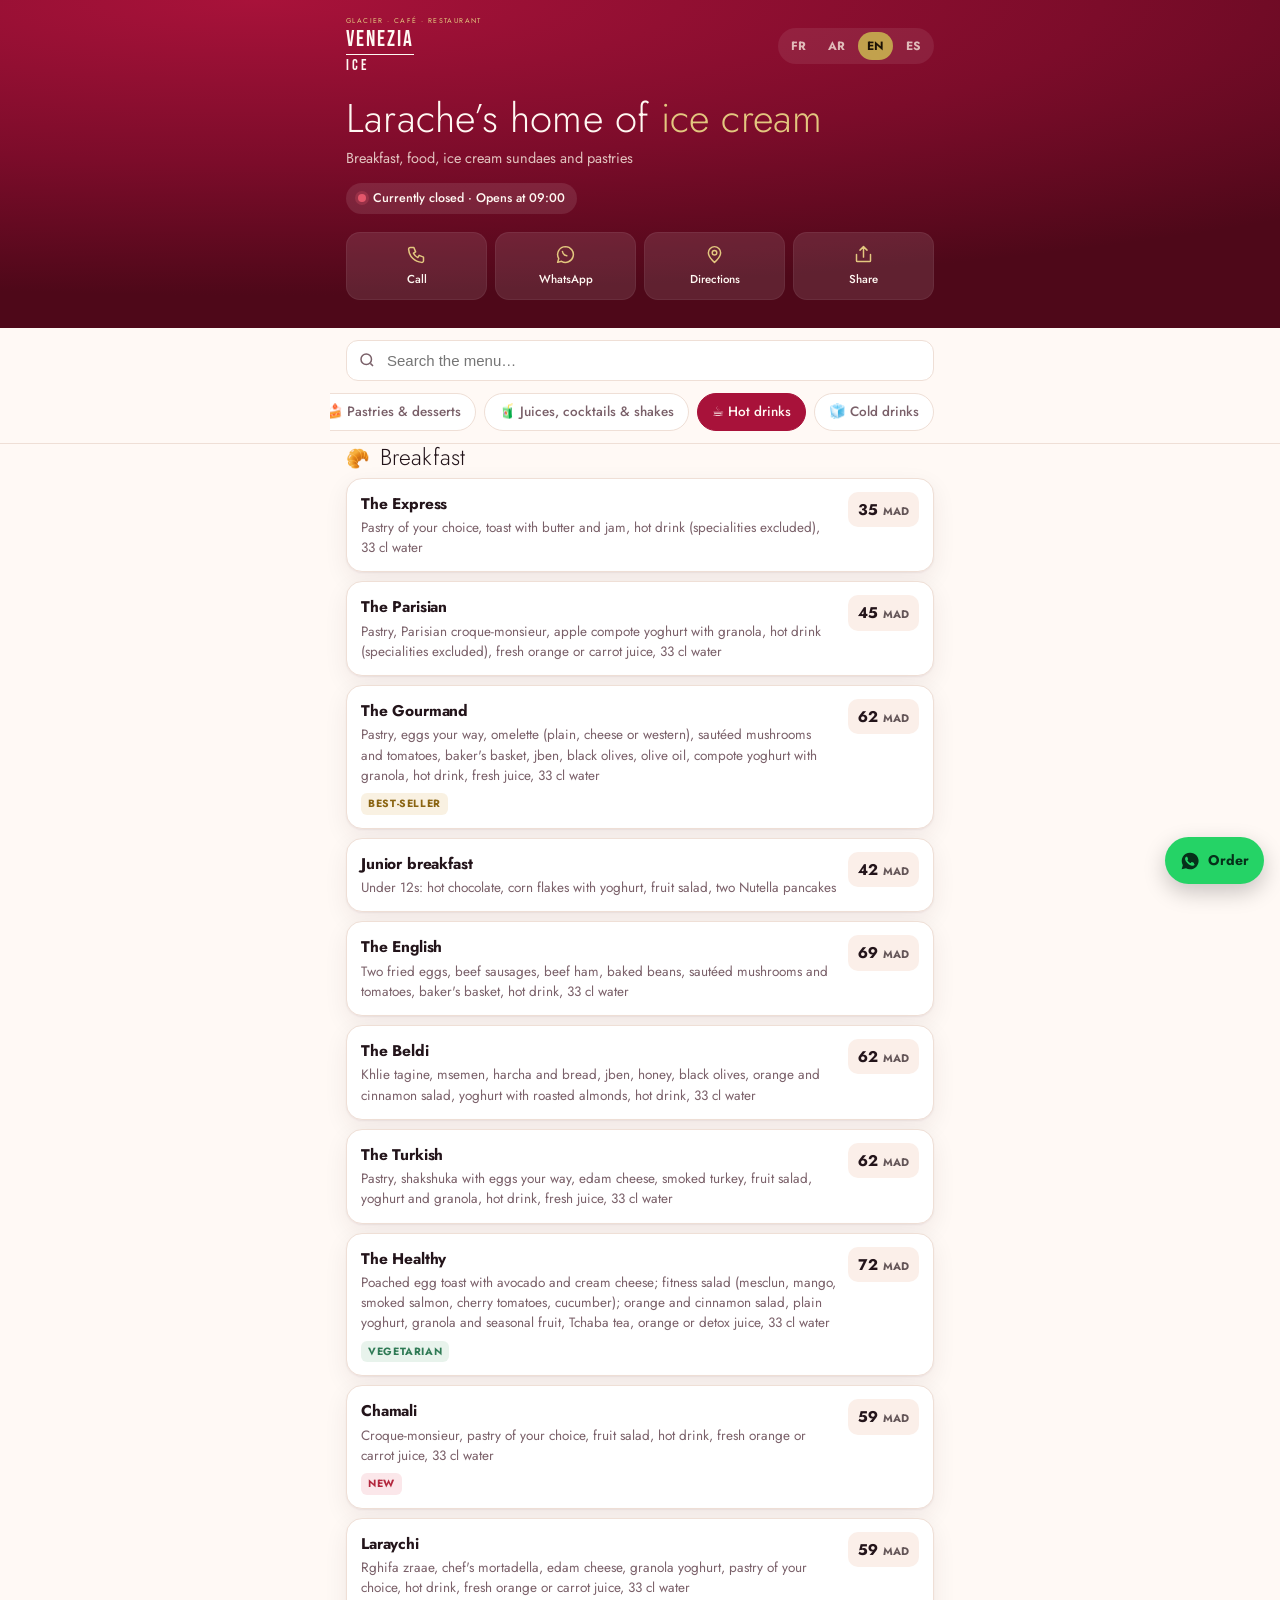
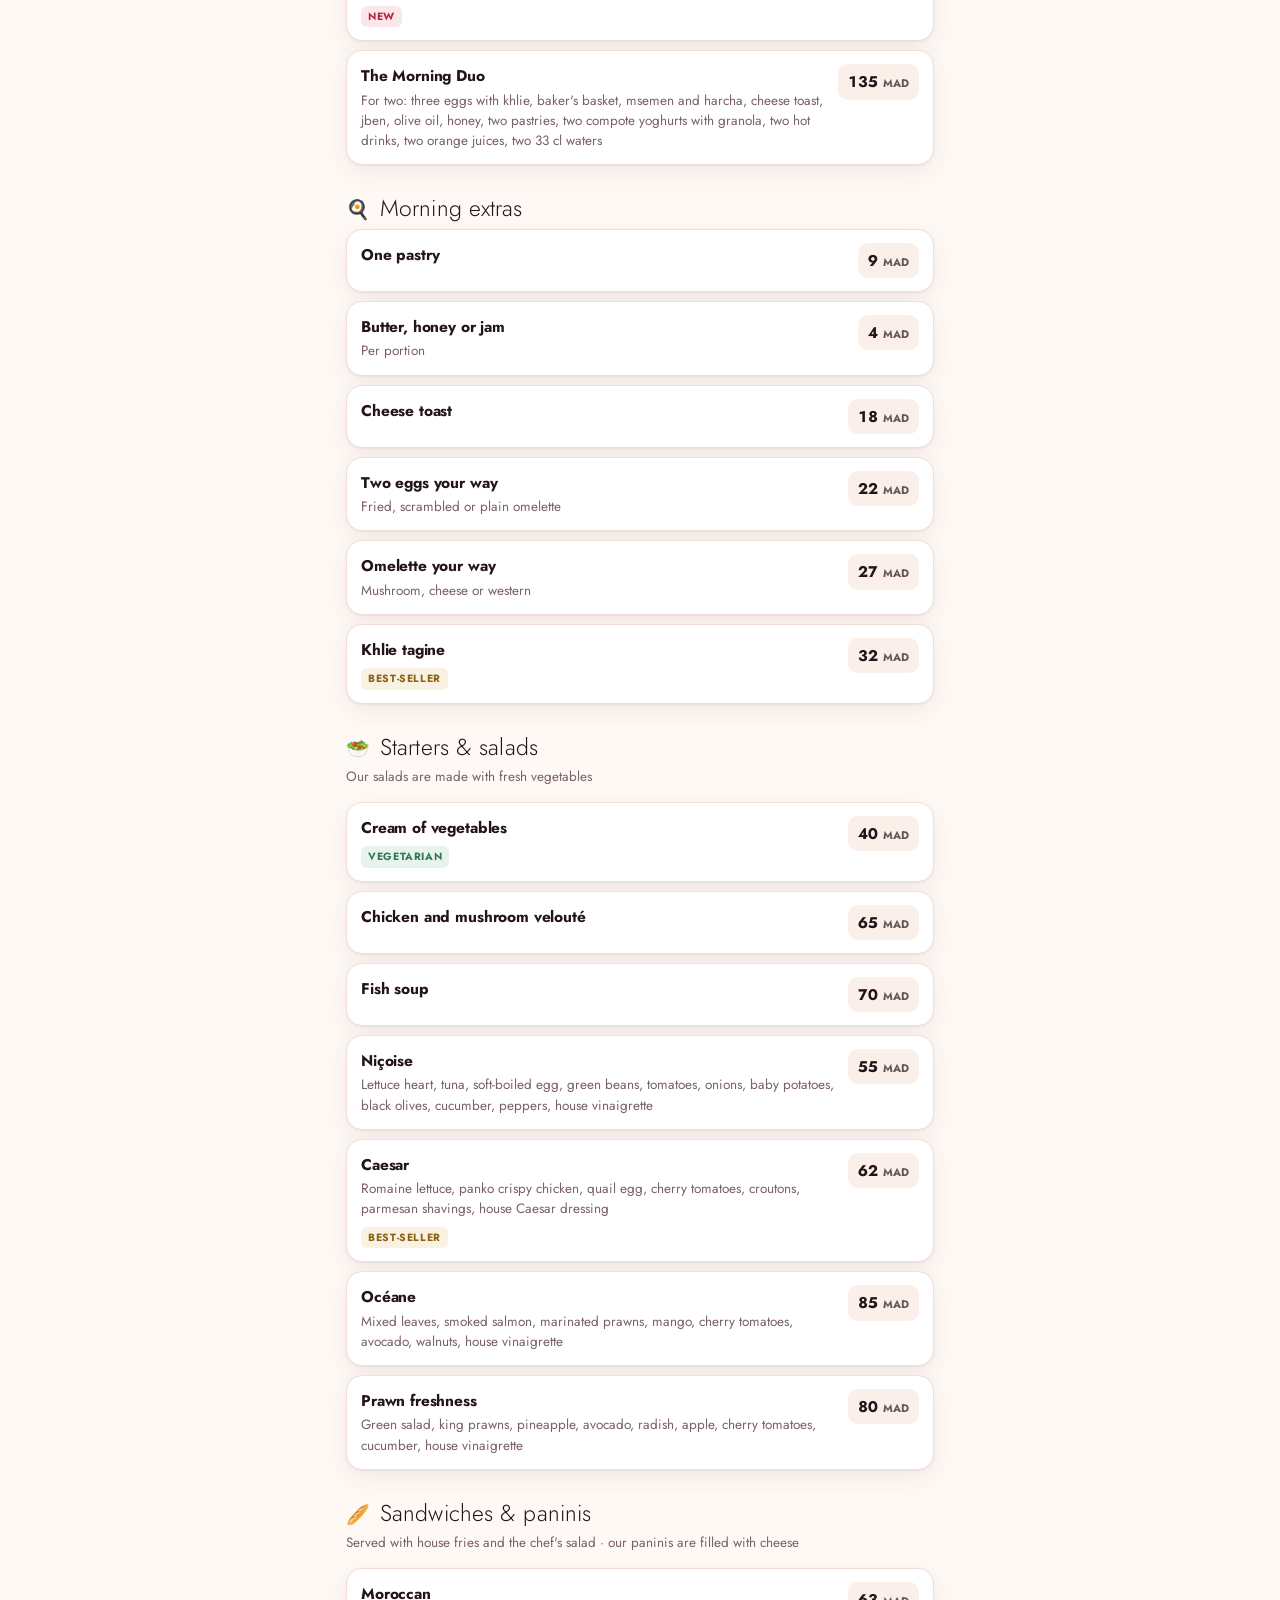
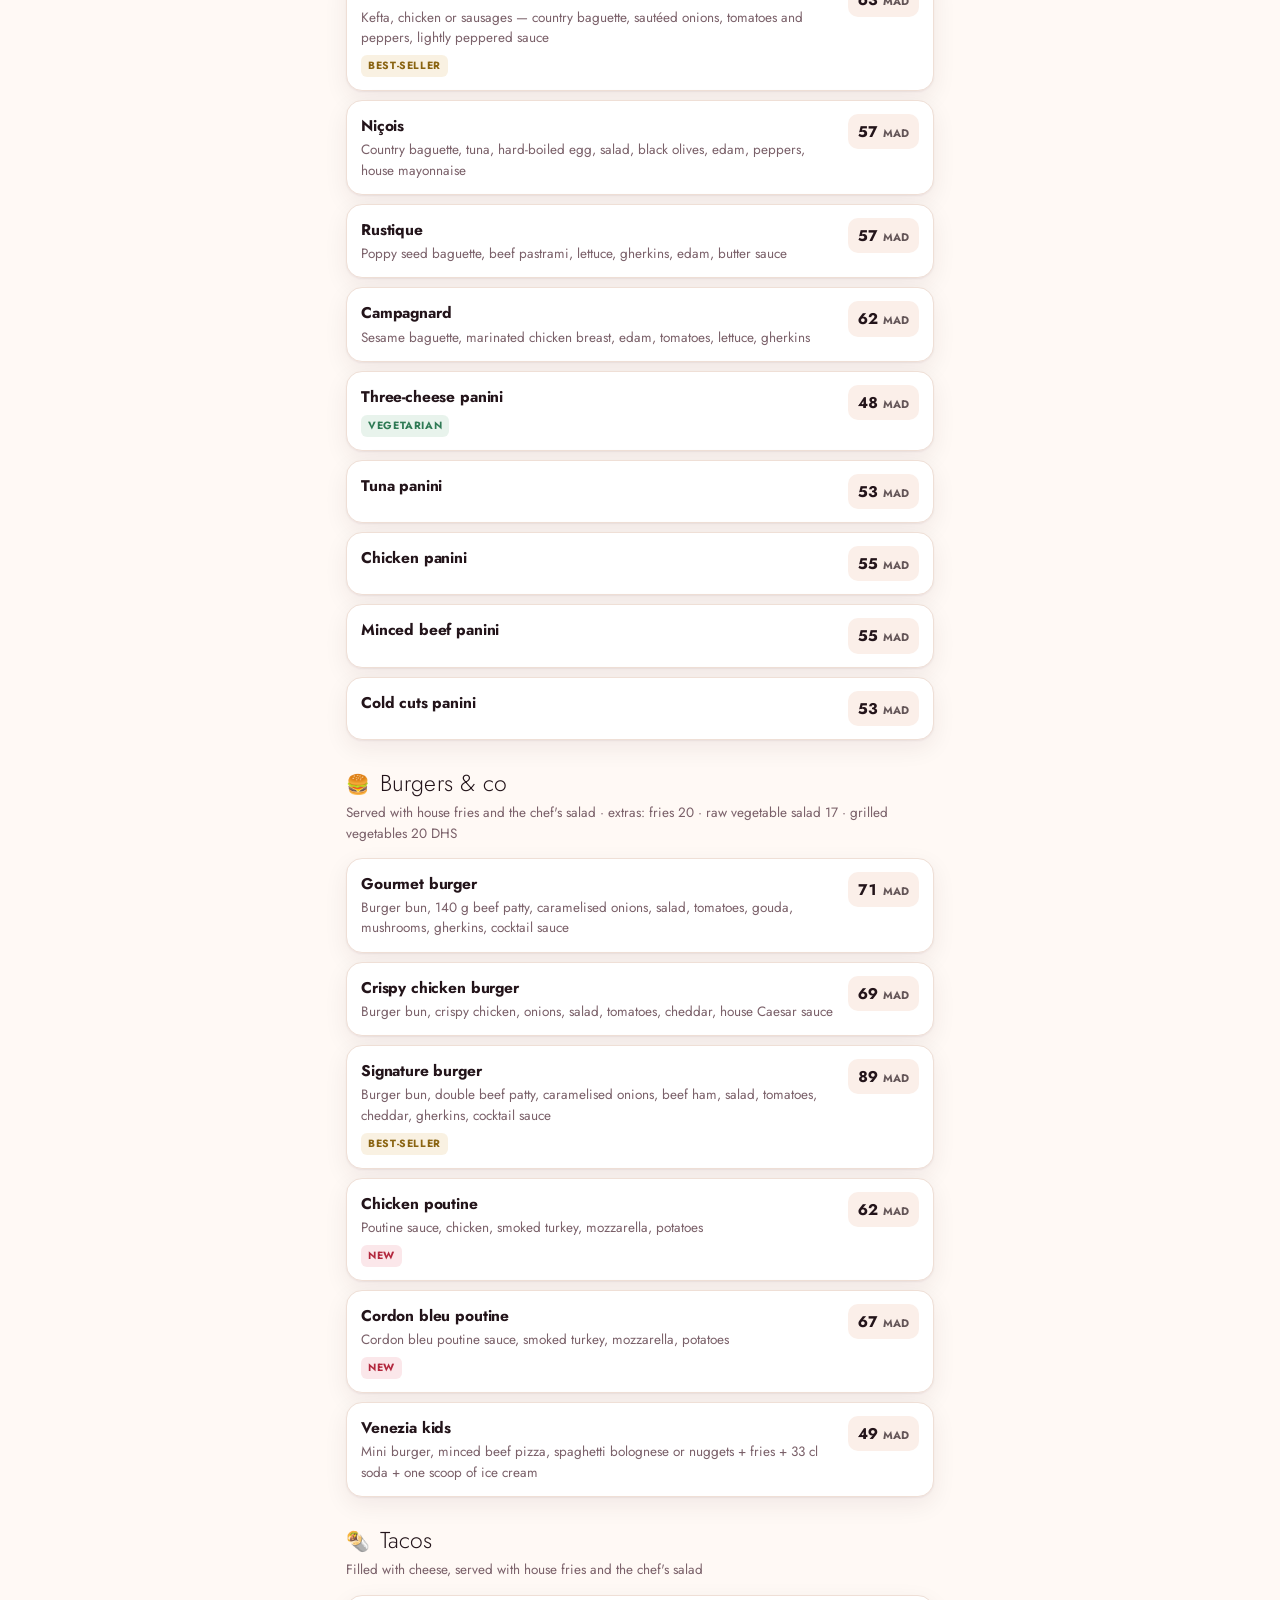
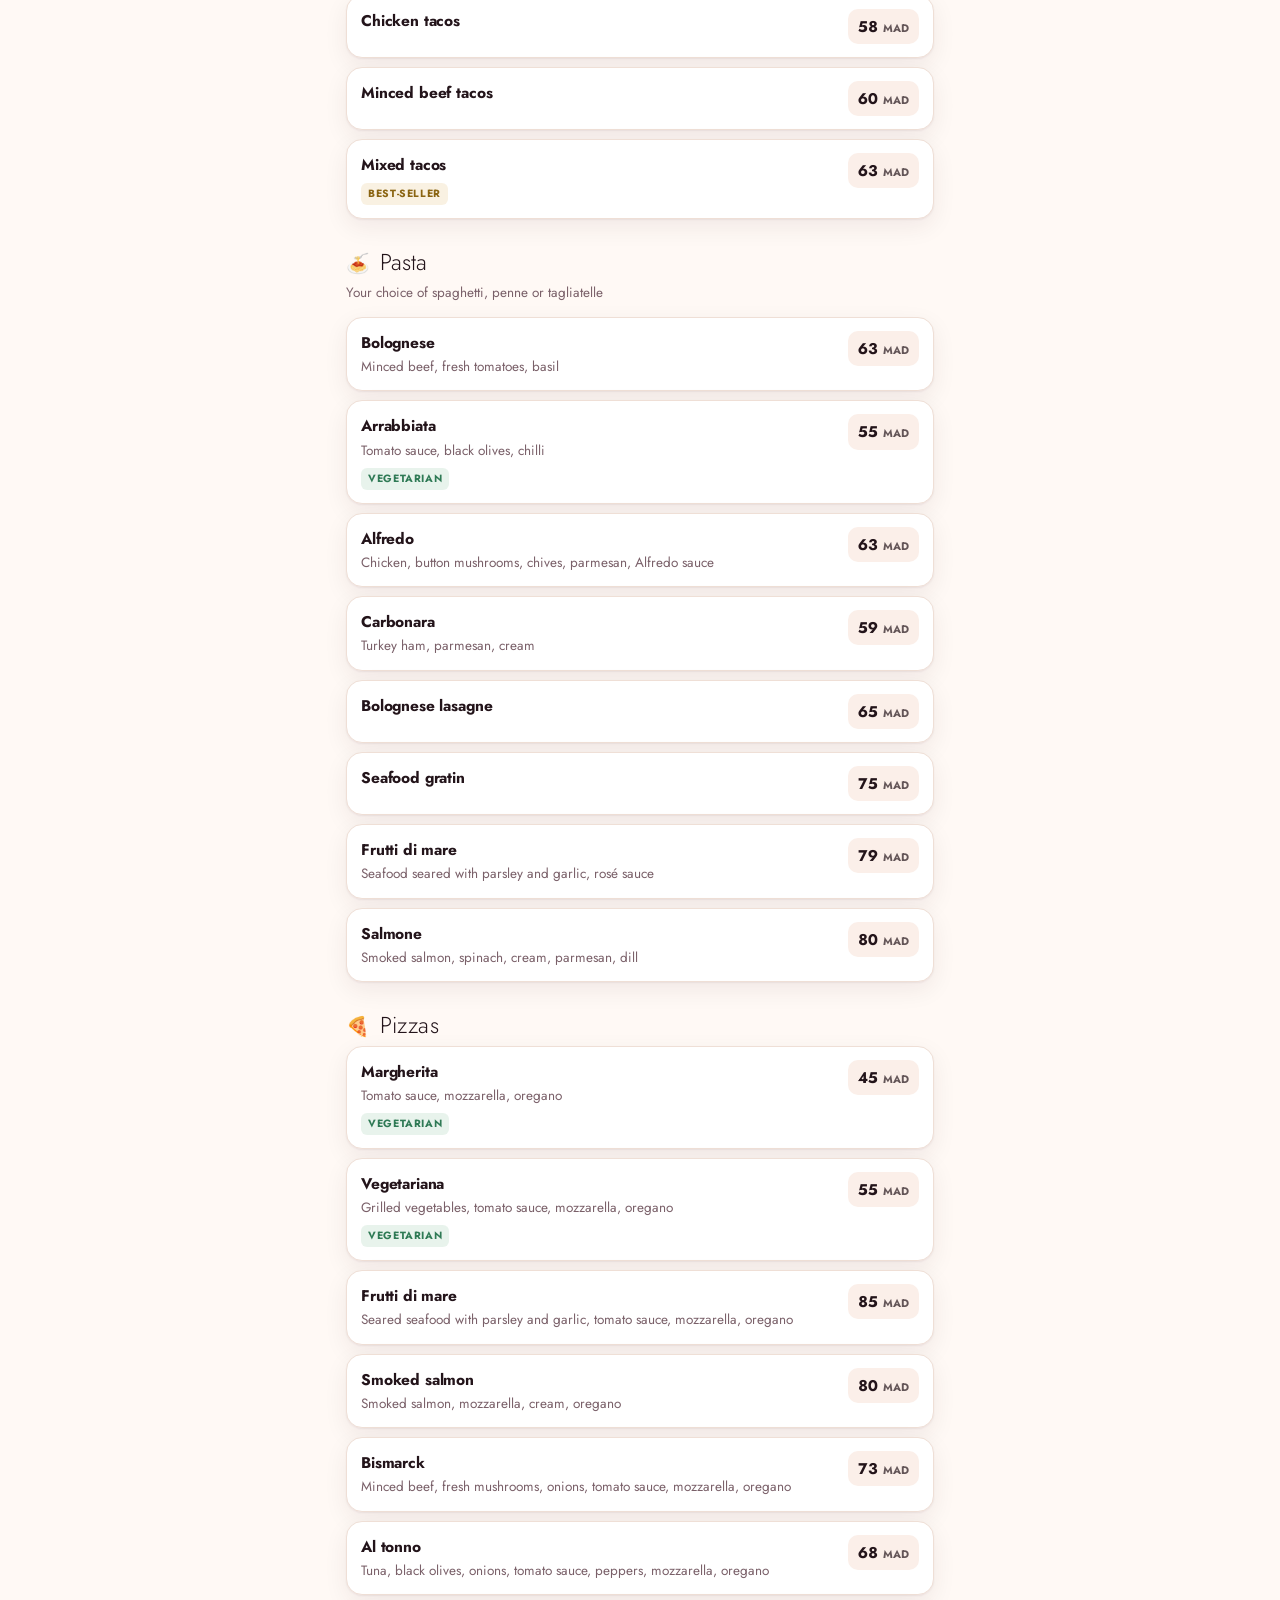
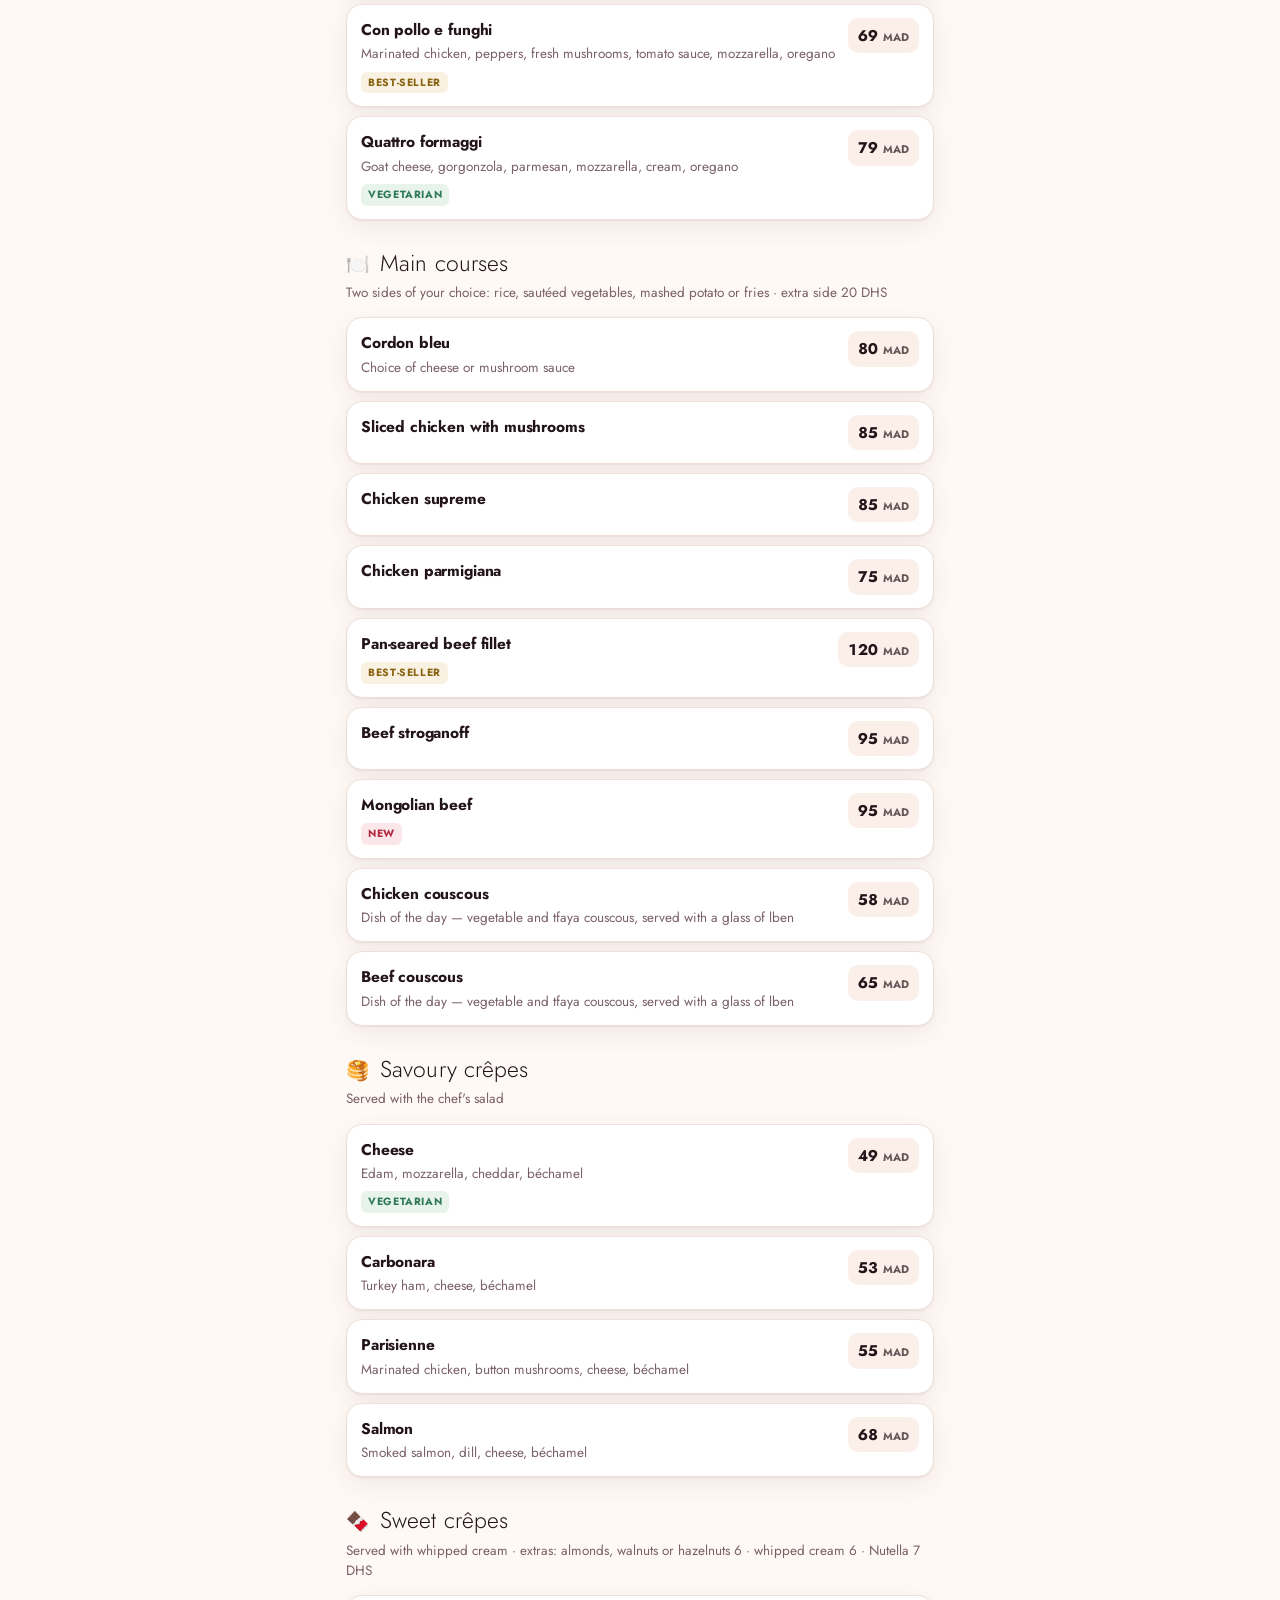
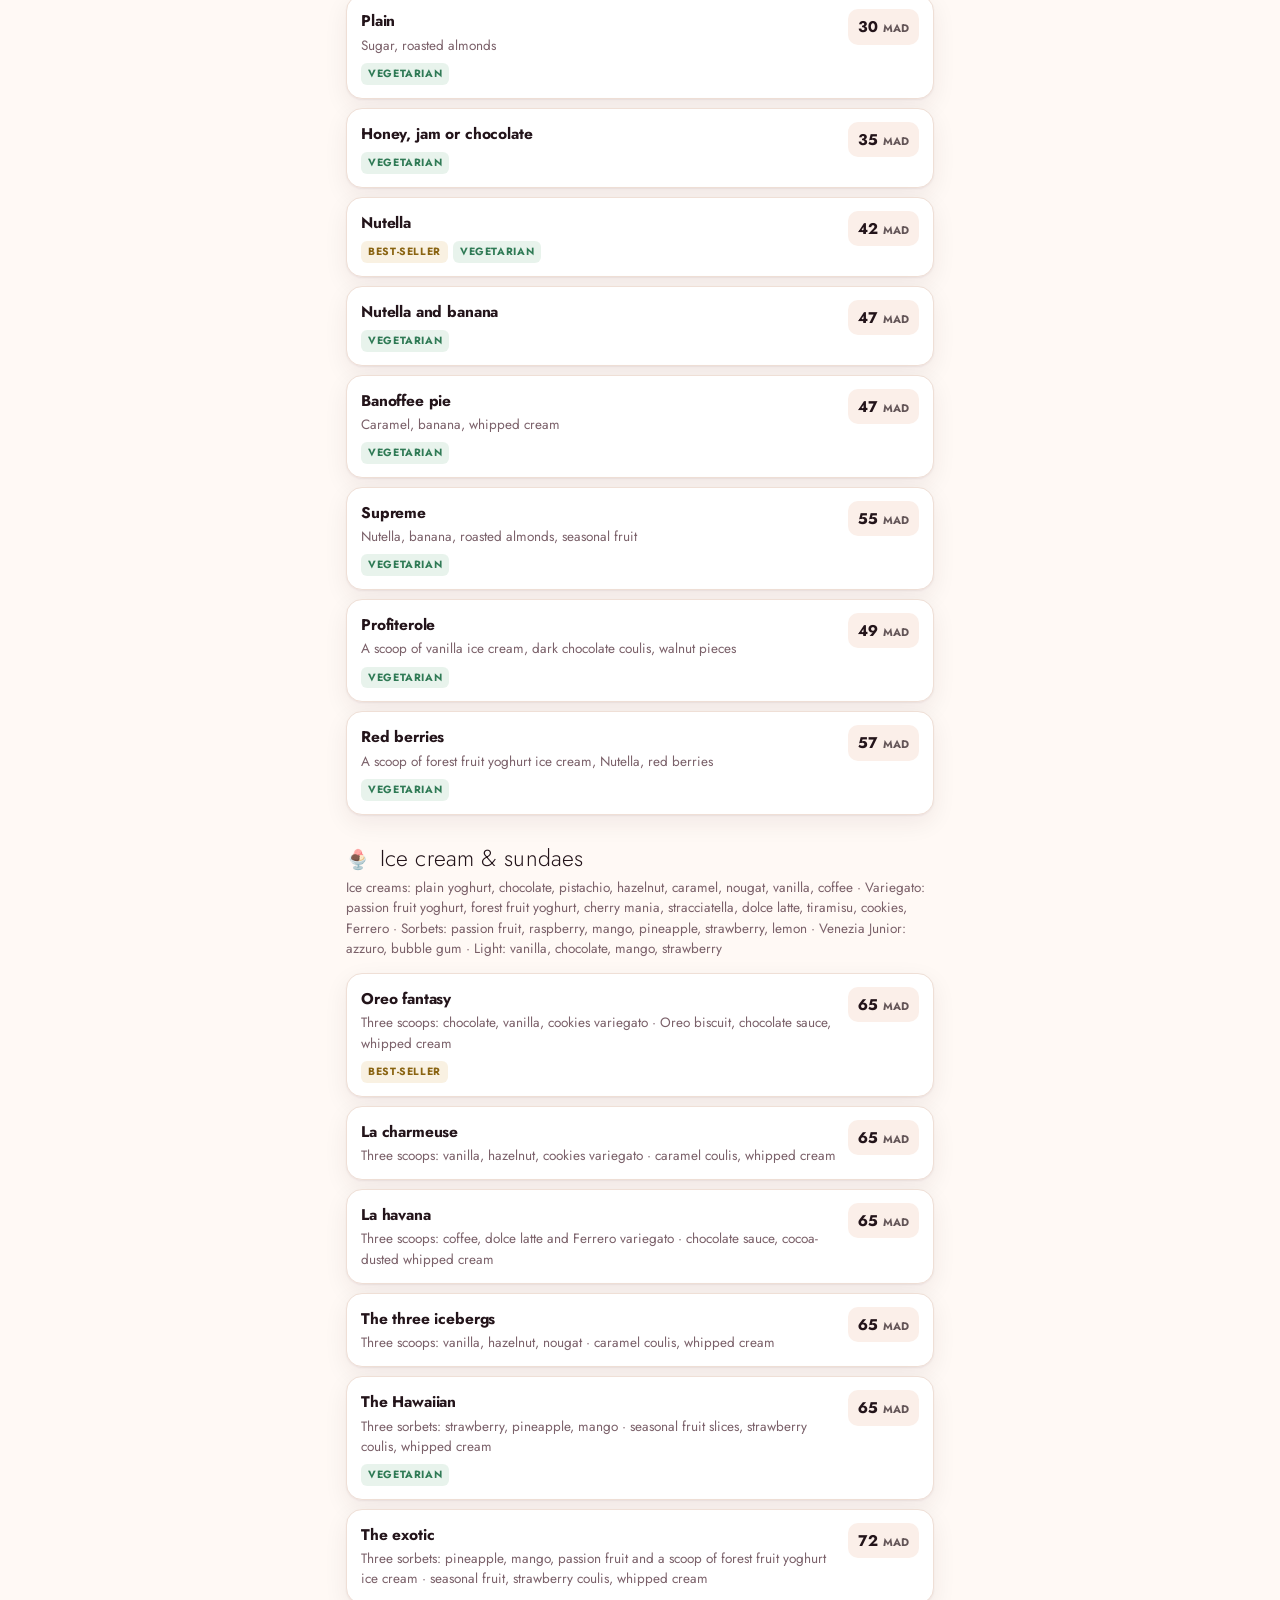
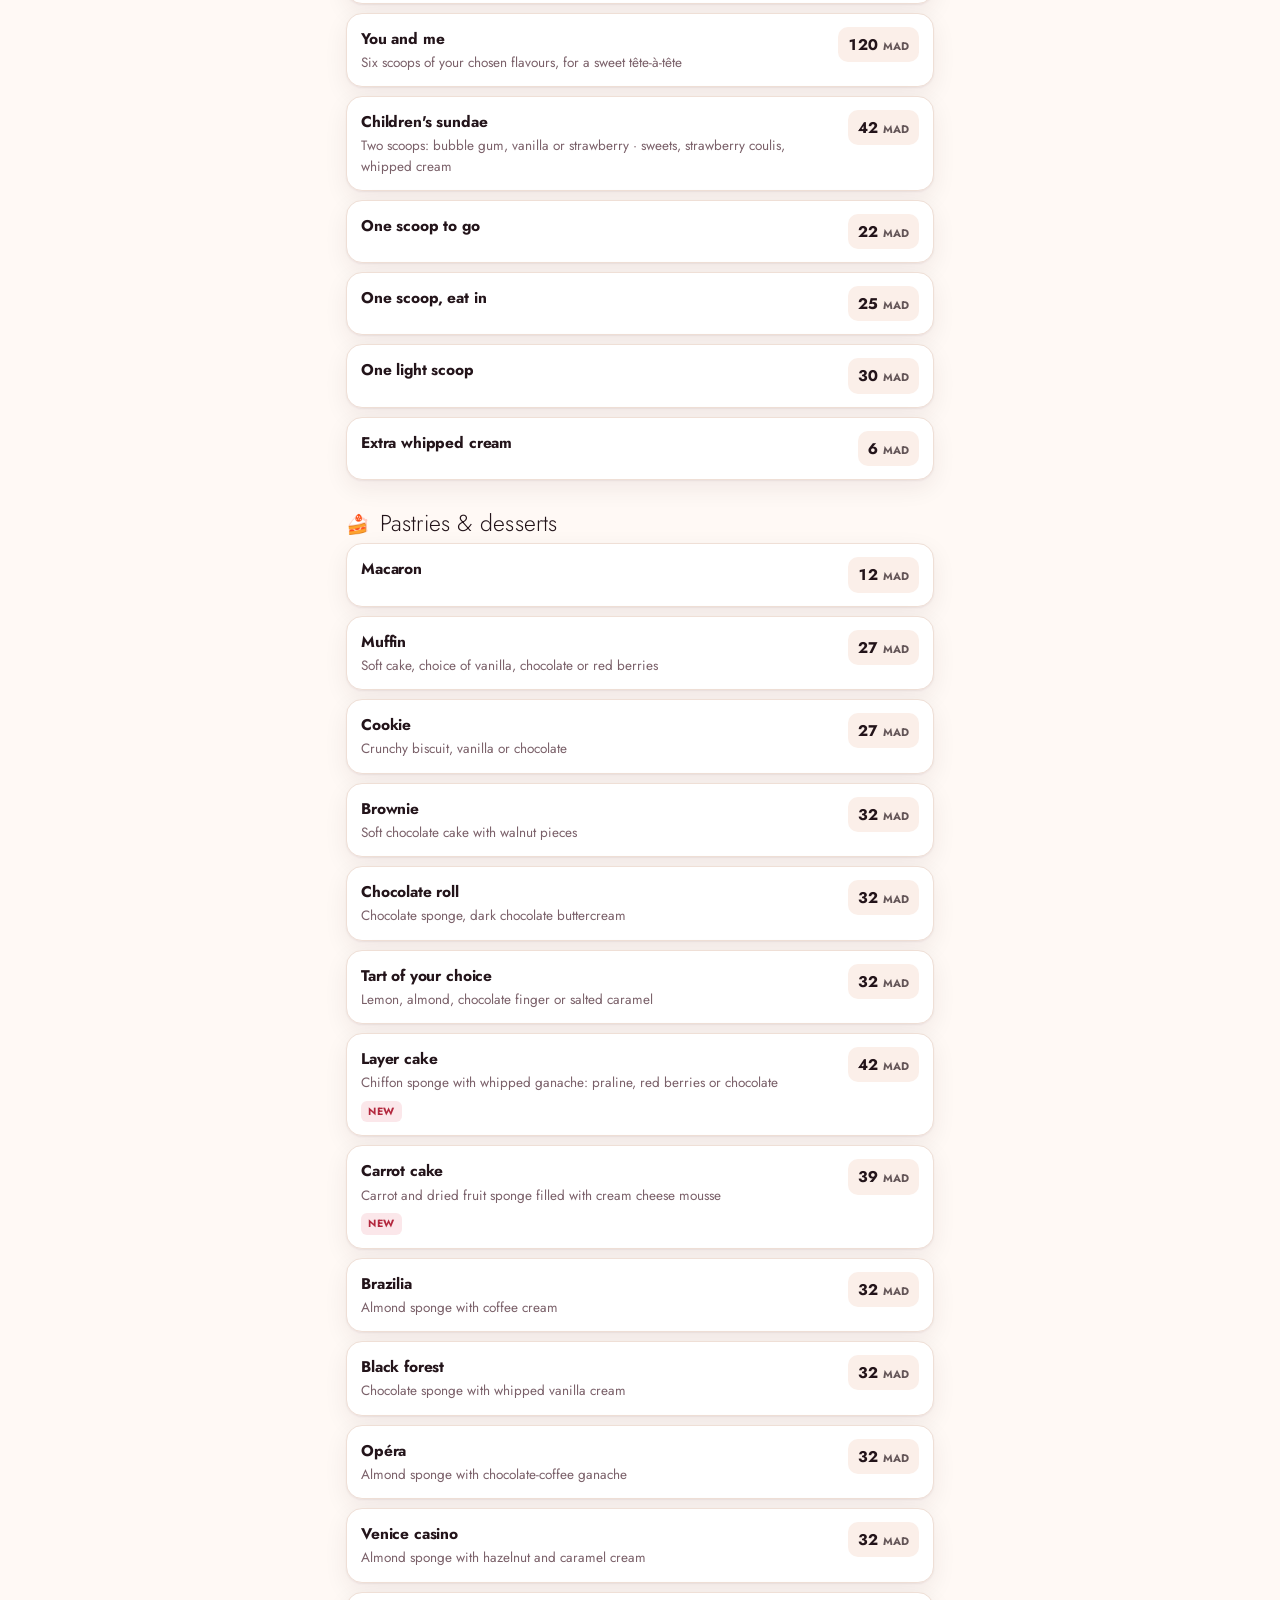
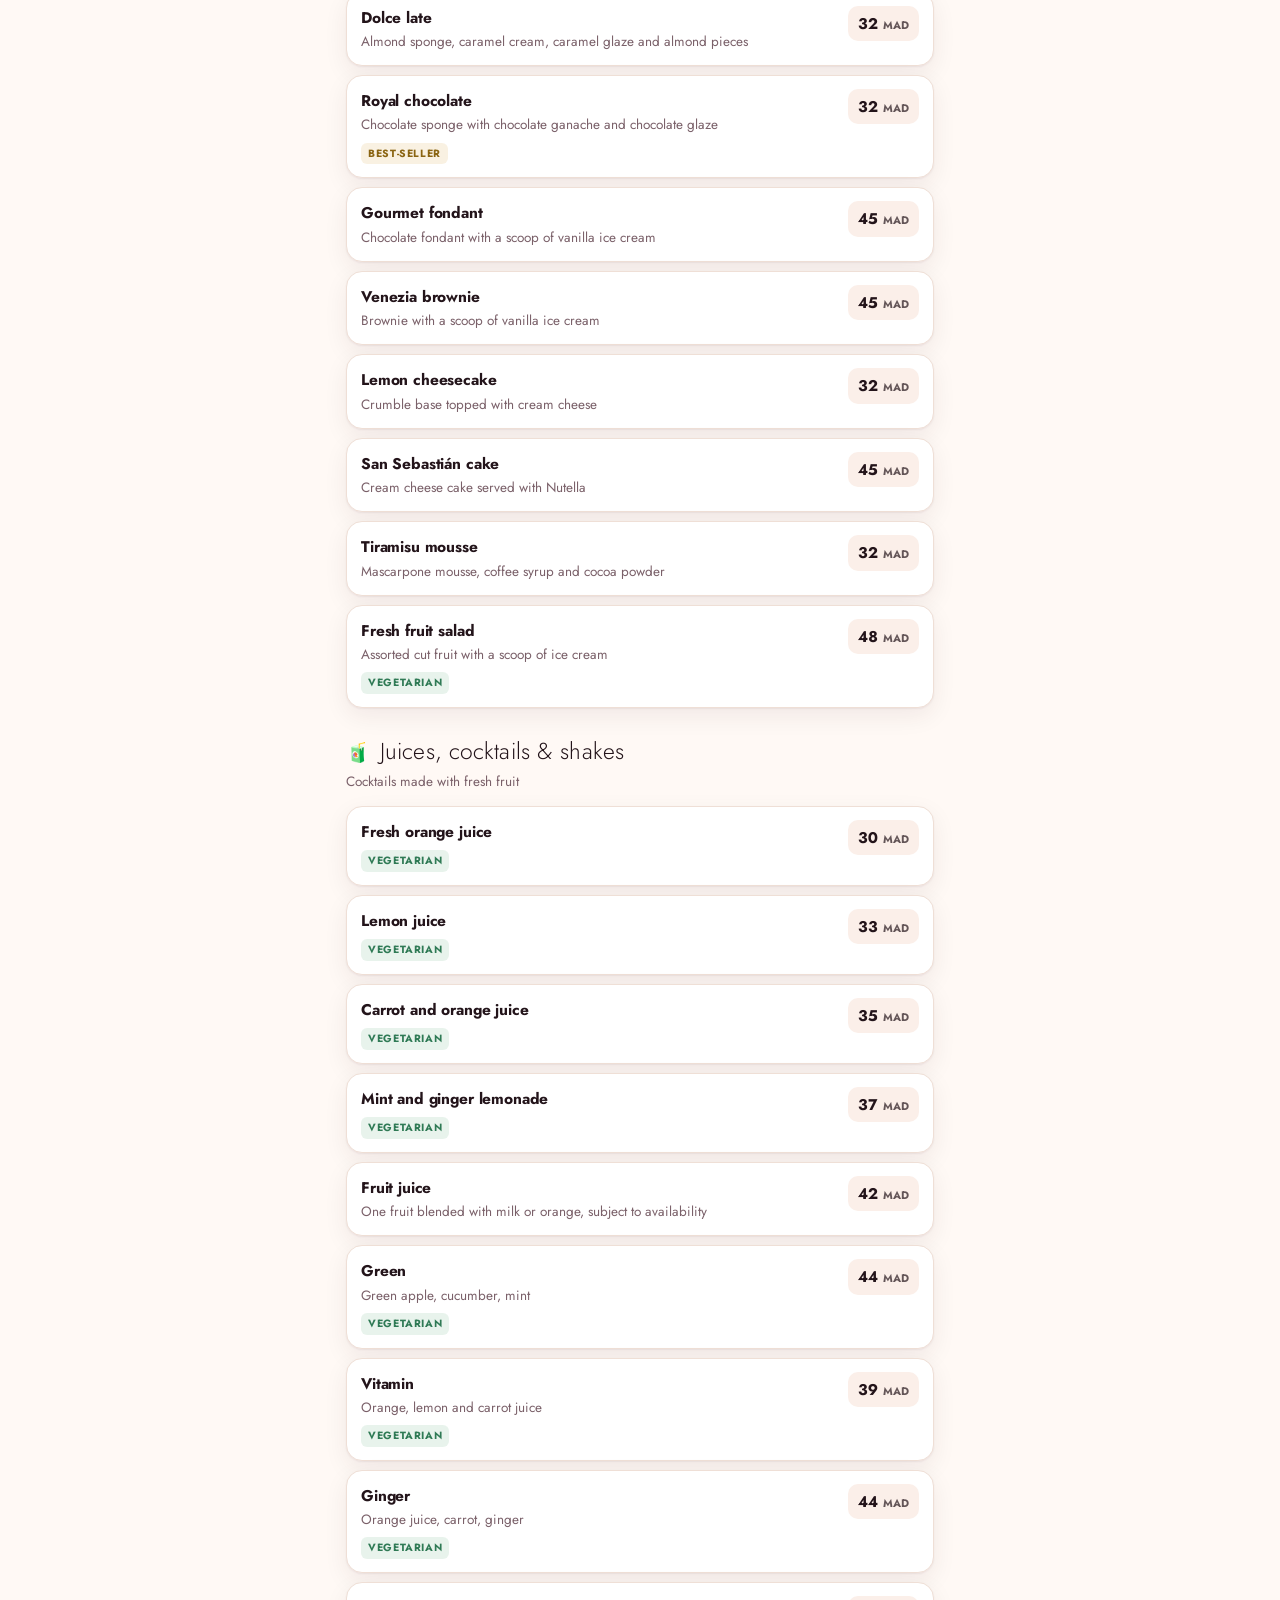
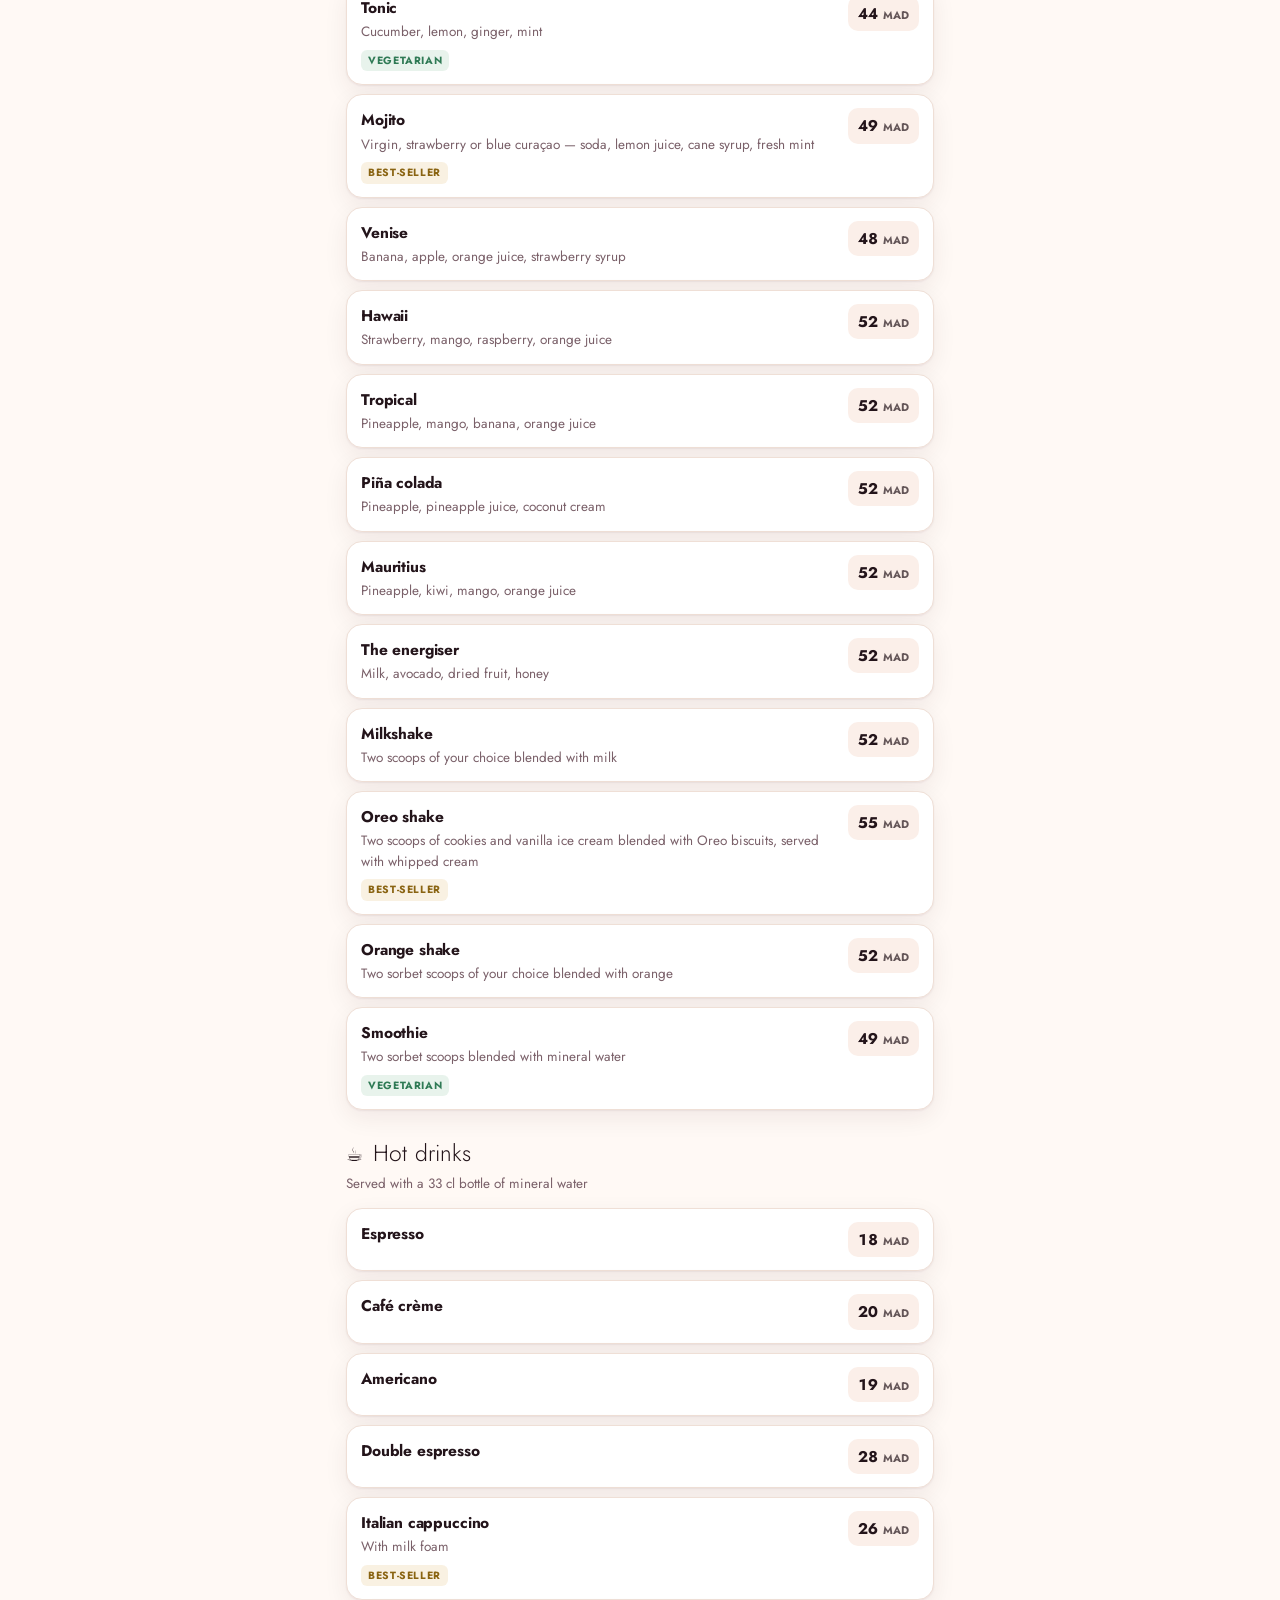
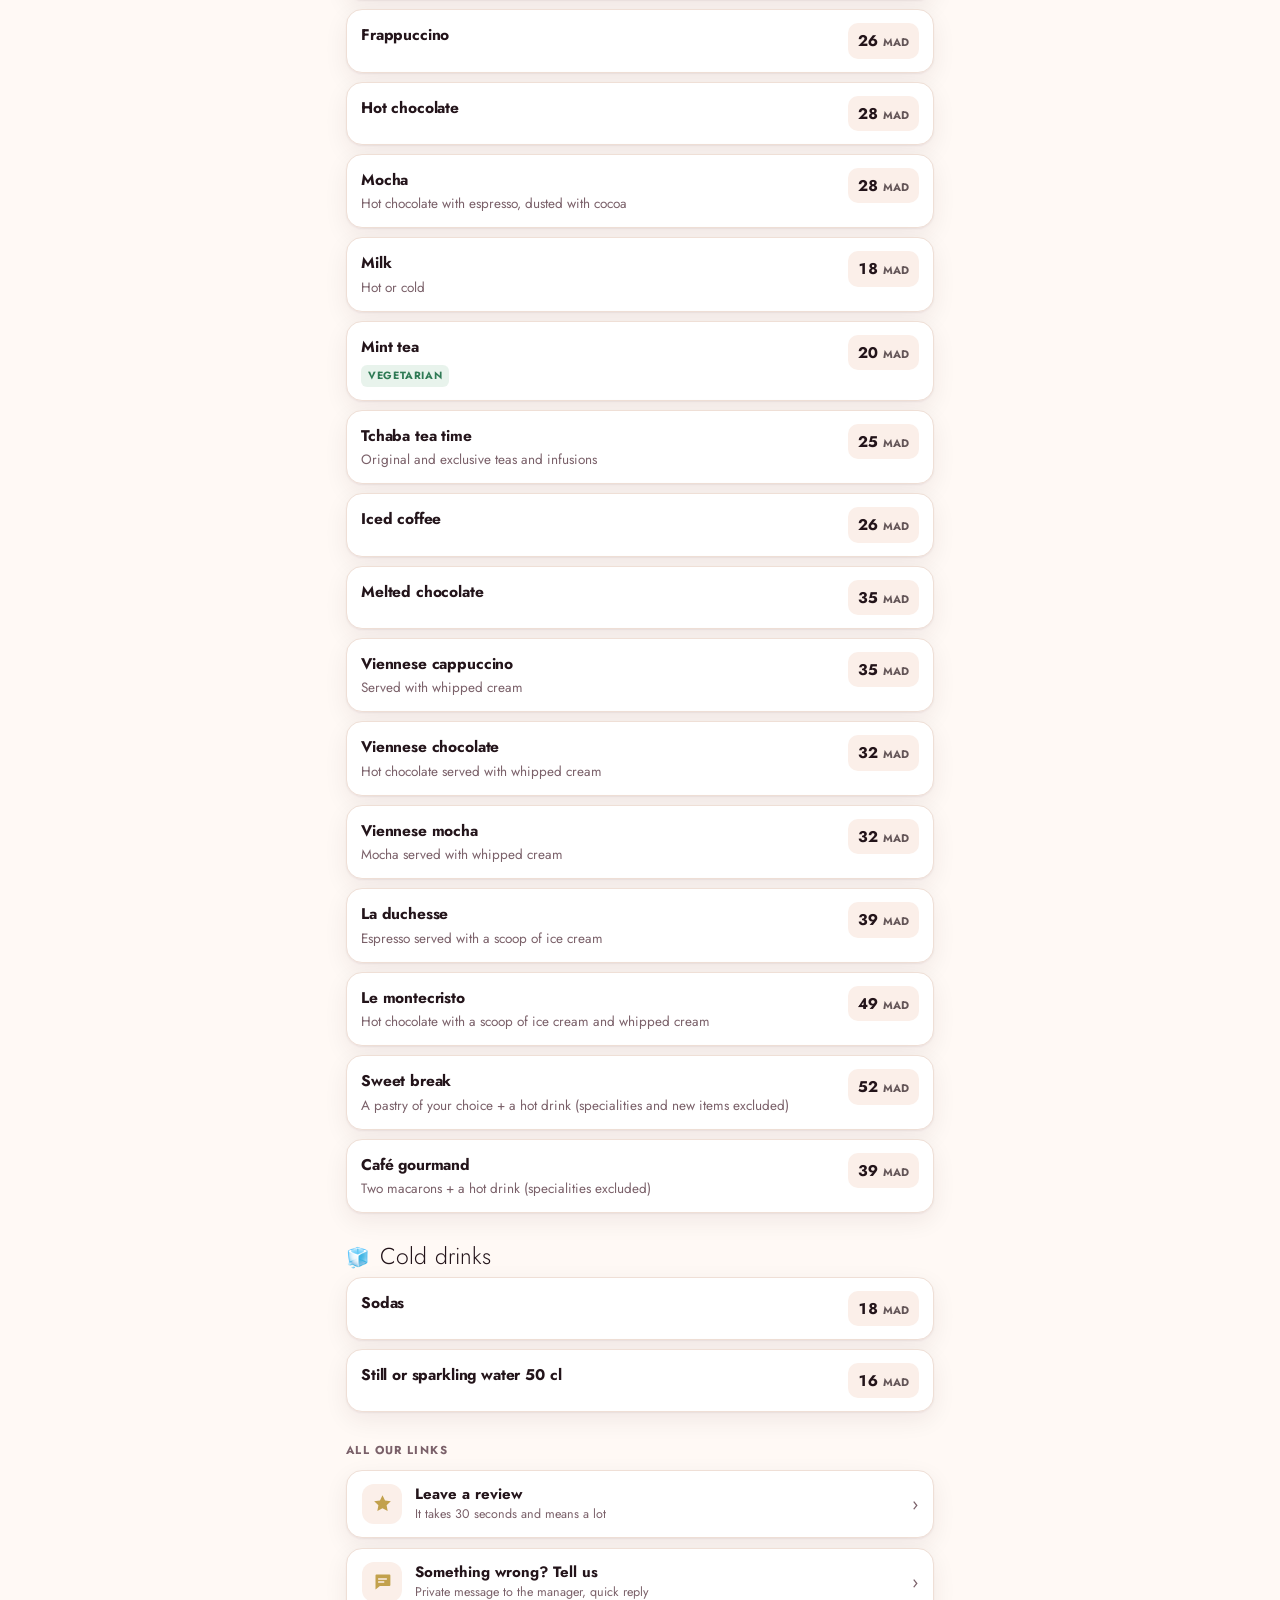
==== commit 33c1f776: "Venezia Ice : carte réelle 2026 (153 produits) et identité de la maison Intégration du menu imprimé " ====
--- a/venezia/index.html
+++ b/venezia/index.html
@@ -3,7 +3,7 @@
 <head>
 <meta charset="UTF-8">
 <meta name="viewport" content="width=device-width, initial-scale=1, viewport-fit=cover">
-<meta name="theme-color" content="#0E2A3A">
+<meta name="theme-color" content="#A8123A">
 <title>Venezia Ice — Menu digital · Larache</title>
 <meta name="description" content="Menu digital de Venezia Ice, Larache — glaces artisanales, crêpes, jus et snacks. Commande WhatsApp, itinéraire et réseaux sociaux.">
 <meta property="og:title" content="Venezia Ice — Menu digital">
@@ -14,14 +14,14 @@
 <link rel="icon" type="image/png" href="assets/icon-192.png">
 <link rel="preconnect" href="https://fonts.googleapis.com">
 <link rel="preconnect" href="https://fonts.gstatic.com" crossorigin>
-<link href="https://fonts.googleapis.com/css2?family=Playfair+Display:wght@600;700&family=DM+Sans:wght@400;500;700&family=Tajawal:wght@400;500;700&display=swap" rel="stylesheet">
+<link href="https://fonts.googleapis.com/css2?family=Bebas+Neue&family=Jost:wght@300;400;500;700&family=Parisienne&family=Tajawal:wght@400;500;700&display=swap" rel="stylesheet">
 <link rel="stylesheet" href="assets/venezia.css">
 
 <!-- ═══════════════════════════════════════════════════════════════════════
      VENEZIA ICE — MENU DIGITAL
      Ste F Corner · Larache — Holding Benthami (DGA)
 
-     ⚙️  LES PRODUITS ET LES PRIX SE MODIFIENT DANS LE BLOC « MENU » CI-DESSOUS.
+     ⚙️  LES PRODUITS ET LES PRIX SE MODIFIENT DANS assets/menu.js.
          Les coordonnées, liens et horaires sont dans assets/venezia.js (CONFIG).
      ═══════════════════════════════════════════════════════════════════════ -->
 
@@ -39,7 +39,7 @@
 .chips::-webkit-scrollbar{display:none}
 .chip{flex:0 0 auto;padding:8px 14px;border-radius:999px;border:1px solid var(--bord);
   background:var(--surface);color:var(--texte-2);font-size:13.5px;font-weight:500;white-space:nowrap}
-.chip[aria-current="true"]{background:var(--lagune);border-color:var(--lagune);color:var(--creme)}
+.chip[aria-current="true"]{background:var(--vin);border-color:var(--vin);color:var(--creme)}
 
 /* ─── Sections et cartes produits ─── */
 main{padding:18px 0 40px}
@@ -79,18 +79,10 @@
   <div class="wrap">
     <div class="topbar">
       <div class="brand">
-        <svg class="logo" viewBox="0 0 48 48" aria-hidden="true">
-          <circle cx="24" cy="24" r="23" fill="#D8A54A" opacity=".14"/>
-          <path d="M16 20a8 8 0 0 1 16 0" fill="none" stroke="#EFC87C" stroke-width="2.4" stroke-linecap="round"/>
-          <circle cx="19" cy="18.5" r="4.2" fill="#FFF6E9"/>
-          <circle cx="28.4" cy="18.2" r="4.6" fill="#EFC87C"/>
-          <path d="M15.5 23h17L24 41z" fill="none" stroke="#FFF6E9" stroke-width="2.2" stroke-linejoin="round"/>
-          <path d="M19 27.5h10M21 32h6" stroke="#D8A54A" stroke-width="1.6" stroke-linecap="round"/>
-        </svg>
-        <div class="brand-txt">
-          <div class="brand-name">Venezia Ice</div>
-          <div class="brand-sub">Larache</div>
-        </div>
+        <span class="marque petit">
+          <span class="sur">Glacier · Café · Restaurant</span>
+          <span class="nom">Venezia</span><span class="filet"></span><span class="ice">Ice</span>
+        </span>
       </div>
       <nav class="langs" id="langs" aria-label="Langue"></nav>
     </div>
@@ -136,138 +128,11 @@
 </a>
 
 <script src="assets/venezia.js"></script>
+<script src="assets/menu.js"></script>
 <script>
 /* ═══════════════════════════════════════════════════════════════════════════
-   1) MENU — catégories et produits.
-   n = nom, d = description (facultative), p = prix en MAD,
-   t = badges : 'star' (best-seller) · 'new' (nouveauté) · 'veg' (végétarien)
-   Chaque texte existe en 4 langues : fr · ar · en · es.
-   Pour retirer un produit : supprimer son bloc { … }.
-   Pour le masquer temporairement (rupture) : ajouter  off:true
-   ═══════════════════════════════════════════════════════════════════════════ */
-const MENU = [
-{
-  id:'glaces', ico:'🍦',
-  nom:{fr:'Glaces artisanales',ar:'مثلجات حرفية',en:'Artisan ice cream',es:'Helados artesanales'},
-  note:{fr:'Préparées chaque matin sur place · 16 parfums',ar:'تُحضّر كل صباح في المحل · 16 نكهة',en:'Made fresh every morning · 16 flavours',es:'Elaborados cada mañana · 16 sabores'},
-  items:[
-    {n:{fr:'Boule au choix',ar:'كرة حسب الاختيار',en:'Single scoop',es:'Bola a elegir'},
-     d:{fr:'Vanille, chocolat, fraise, citron, pistache, moka…',ar:'فانيلا، شوكولاتة، فراولة، ليمون، فستق، موكا…',en:'Vanilla, chocolate, strawberry, lemon, pistachio, mocha…',es:'Vainilla, chocolate, fresa, limón, pistacho, moka…'},p:10},
-    {n:{fr:'Cornet 2 boules',ar:'كورنيه كرتان',en:'2-scoop cone',es:'Cucurucho 2 bolas'},p:18,t:['star']},
-    {n:{fr:'Cornet 3 boules',ar:'كورنيه 3 كرات',en:'3-scoop cone',es:'Cucurucho 3 bolas'},p:25},
-    {n:{fr:'Pot à emporter 500 ml',ar:'علبة 500 مل',en:'500 ml tub to go',es:'Tarrina 500 ml'},
-     d:{fr:'2 parfums au choix',ar:'نكهتان حسب الاختيار',en:'Choice of 2 flavours',es:'2 sabores a elegir'},p:45},
-    {n:{fr:'Pot familial 1 L',ar:'علبة عائلية 1 لتر',en:'1 L family tub',es:'Tarrina familiar 1 L'},
-     d:{fr:'3 parfums au choix',ar:'3 نكهات حسب الاختيار',en:'Choice of 3 flavours',es:'3 sabores a elegir'},p:80},
-    {n:{fr:'Glace italienne',ar:'مثلجات إيطالية',en:'Soft serve',es:'Helado italiano'},
-     d:{fr:'Vanille ou chocolat, avec topping',ar:'فانيلا أو شوكولاتة مع الإضافات',en:'Vanilla or chocolate, with topping',es:'Vainilla o chocolate, con topping'},p:15,t:['veg']}
-  ]
-},
-{
-  id:'coupes', ico:'🍨',
-  nom:{fr:'Coupes glacées',ar:'كؤوس المثلجات',en:'Ice cream sundaes',es:'Copas heladas'},
-  note:{fr:'Servies avec chantilly maison',ar:'تُقدّم مع كريمة شانتيي منزلية',en:'Served with house whipped cream',es:'Servidas con nata casera'},
-  items:[
-    {n:{fr:'Coupe Venezia',ar:'كأس فينيسيا',en:'Venezia sundae',es:'Copa Venezia'},
-     d:{fr:'5 boules, fruits frais, chantilly, amandes',ar:'5 كرات، فواكه طازجة، شانتيي، لوز',en:'5 scoops, fresh fruit, whipped cream, almonds',es:'5 bolas, fruta fresca, nata, almendras'},p:48,t:['star']},
-    {n:{fr:'Banana Split',ar:'بانانا سبليت',en:'Banana Split',es:'Banana Split'},
-     d:{fr:'Banane, 3 boules, chocolat chaud, chantilly',ar:'موز، 3 كرات، شوكولاتة ساخنة، شانتيي',en:'Banana, 3 scoops, hot chocolate, whipped cream',es:'Plátano, 3 bolas, chocolate caliente, nata'},p:45},
-    {n:{fr:'Dame Blanche',ar:'دام بلانش',en:'Dame Blanche',es:'Dama Blanca'},
-     d:{fr:'Vanille, sauce chocolat chaude, chantilly',ar:'فانيلا، صلصة شوكولاتة ساخنة، شانتيي',en:'Vanilla, warm chocolate sauce, whipped cream',es:'Vainilla, salsa de chocolate caliente, nata'},p:38},
-    {n:{fr:'Coupe Brownie',ar:'كأس براوني',en:'Brownie sundae',es:'Copa Brownie'},
-     d:{fr:'Brownie tiède, glace vanille, noix',ar:'براوني دافئ، مثلجات فانيلا، جوز',en:'Warm brownie, vanilla ice cream, walnuts',es:'Brownie templado, helado de vainilla, nueces'},p:42,t:['new']},
-    {n:{fr:'Coupe fruits frais',ar:'كأس فواكه طازجة',en:'Fresh fruit sundae',es:'Copa de fruta fresca'},
-     d:{fr:'Fruits de saison, sorbet citron',ar:'فواكه الموسم، سوربي ليمون',en:'Seasonal fruit, lemon sorbet',es:'Fruta de temporada, sorbete de limón'},p:42,t:['veg']},
-    {n:{fr:'Tiramisu glacé',ar:'تيراميسو مثلج',en:'Frozen tiramisu',es:'Tiramisú helado'},p:40}
-  ]
-},
-{
-  id:'crepes', ico:'🧇',
-  nom:{fr:'Crêpes & gaufres',ar:'كريب وغوفر',en:'Crêpes & waffles',es:'Crepes y gofres'},
-  note:{fr:'Préparées à la commande',ar:'تُحضّر عند الطلب',en:'Made to order',es:'Preparados al momento'},
-  items:[
-    {n:{fr:'Crêpe sucre-citron',ar:'كريب سكر وليمون',en:'Sugar & lemon crêpe',es:'Crepe azúcar y limón'},p:20,t:['veg']},
-    {n:{fr:'Crêpe Nutella',ar:'كريب نوتيلا',en:'Nutella crêpe',es:'Crepe de Nutella'},p:30,t:['star']},
-    {n:{fr:'Crêpe Nutella-banane',ar:'كريب نوتيلا وموز',en:'Nutella & banana crêpe',es:'Crepe Nutella y plátano'},p:35},
-    {n:{fr:'Gaufre chocolat',ar:'غوفر بالشوكولاتة',en:'Chocolate waffle',es:'Gofre de chocolate'},p:35},
-    {n:{fr:'Gaufre fruits rouges',ar:'غوفر بالفواكه الحمراء',en:'Red berry waffle',es:'Gofre de frutos rojos'},
-     d:{fr:'Fruits rouges, chantilly, coulis',ar:'فواكه حمراء، شانتيي، صلصة',en:'Red berries, whipped cream, coulis',es:'Frutos rojos, nata, coulis'},p:42,t:['new']},
-    {n:{fr:'Pancakes (3 pièces)',ar:'بانكيك (3 قطع)',en:'Pancakes (3 pcs)',es:'Tortitas (3 uds)'},
-     d:{fr:'Miel, sirop d’érable ou chocolat',ar:'عسل، شراب القيقب أو شوكولاتة',en:'Honey, maple syrup or chocolate',es:'Miel, sirope de arce o chocolate'},p:35}
-  ]
-},
-{
-  id:'jus', ico:'🥤',
-  nom:{fr:'Jus & milkshakes',ar:'عصائر وميلك شيك',en:'Juices & milkshakes',es:'Zumos y batidos'},
-  note:{fr:'100 % fruits frais pressés à la minute',ar:'100% فواكه طازجة تُعصر في الحين',en:'100% fruit, pressed to order',es:'100% fruta, exprimido al momento'},
-  items:[
-    {n:{fr:'Jus d’avocat',ar:'عصير الأفوكادو',en:'Avocado juice',es:'Zumo de aguacate'},
-     d:{fr:'Lait, amandes, miel',ar:'حليب، لوز، عسل',en:'Milk, almonds, honey',es:'Leche, almendras, miel'},p:22,t:['star','veg']},
-    {n:{fr:'Panaché',ar:'عصير مشكل',en:'Mixed juice',es:'Zumo mixto'},
-     d:{fr:'Avocat, banane, fraise, amandes',ar:'أفوكادو، موز، فراولة، لوز',en:'Avocado, banana, strawberry, almonds',es:'Aguacate, plátano, fresa, almendras'},p:25},
-    {n:{fr:'Orange pressée',ar:'عصير برتقال',en:'Fresh orange',es:'Naranja natural'},p:18,t:['veg']},
-    {n:{fr:'Jus de fraise',ar:'عصير الفراولة',en:'Strawberry juice',es:'Zumo de fresa'},p:22,t:['veg']},
-    {n:{fr:'Smoothie mangue',ar:'سموذي المانجو',en:'Mango smoothie',es:'Smoothie de mango'},p:28},
-    {n:{fr:'Milkshake vanille / chocolat',ar:'ميلك شيك فانيلا / شوكولاتة',en:'Vanilla / chocolate milkshake',es:'Batido vainilla / chocolate'},p:30},
-    {n:{fr:'Milkshake Oreo',ar:'ميلك شيك أوريو',en:'Oreo milkshake',es:'Batido de Oreo'},p:35,t:['new']}
-  ]
-},
-{
-  id:'cafe', ico:'☕',
-  nom:{fr:'Café & boissons chaudes',ar:'قهوة ومشروبات ساخنة',en:'Coffee & hot drinks',es:'Café y bebidas calientes'},
-  items:[
-    {n:{fr:'Espresso',ar:'إسبريسو',en:'Espresso',es:'Espresso'},p:12},
-    {n:{fr:'Nous-nous',ar:'نص نص',en:'Half-half coffee',es:'Café mitad y mitad'},p:14,t:['star']},
-    {n:{fr:'Café crème',ar:'قهوة بالحليب',en:'Café crème',es:'Café con leche'},p:16},
-    {n:{fr:'Cappuccino',ar:'كابوتشينو',en:'Cappuccino',es:'Capuchino'},p:20},
-    {n:{fr:'Chocolat chaud',ar:'شوكولاتة ساخنة',en:'Hot chocolate',es:'Chocolate caliente'},p:22},
-    {n:{fr:'Thé à la menthe',ar:'أتاي بالنعناع',en:'Mint tea',es:'Té con hierbabuena'},p:15,t:['veg']},
-    {n:{fr:'Thé aux fruits',ar:'شاي بالفواكه',en:'Fruit tea',es:'Té de frutas'},p:18}
-  ]
-},
-{
-  id:'snacks', ico:'🥪',
-  nom:{fr:'Snacks & salés',ar:'وجبات خفيفة ومالحة',en:'Snacks & savoury',es:'Snacks y salados'},
-  note:{fr:'Servis avec frites et sauce maison',ar:'تُقدّم مع البطاطس وصلصة البيت',en:'Served with fries and house sauce',es:'Servidos con patatas y salsa de la casa'},
-  items:[
-    {n:{fr:'Panini poulet',ar:'بانيني بالدجاج',en:'Chicken panini',es:'Panini de pollo'},p:35},
-    {n:{fr:'Panini thon',ar:'بانيني بالتونة',en:'Tuna panini',es:'Panini de atún'},p:32},
-    {n:{fr:'Croque-monsieur',ar:'كروك مسيو',en:'Croque-monsieur',es:'Croque-monsieur'},p:35},
-    {n:{fr:'Tacos poulet',ar:'طاكوس بالدجاج',en:'Chicken tacos',es:'Tacos de pollo'},p:45,t:['star']},
-    {n:{fr:'Burger Venezia',ar:'برغر فينيسيا',en:'Venezia burger',es:'Hamburguesa Venezia'},
-     d:{fr:'Steak 150 g, cheddar, oignons confits',ar:'لحم 150غ، شيدر، بصل مكرمل',en:'150 g beef, cheddar, caramelised onions',es:'Carne 150 g, cheddar, cebolla caramelizada'},p:55,t:['new']},
-    {n:{fr:'Cheeseburger',ar:'تشيز برغر',en:'Cheeseburger',es:'Hamburguesa con queso'},p:45},
-    {n:{fr:'Pizza Margherita',ar:'بيتزا مارغريتا',en:'Margherita pizza',es:'Pizza Margarita'},p:45,t:['veg']},
-    {n:{fr:'Pizza 4 fromages',ar:'بيتزا 4 أجبان',en:'Four cheese pizza',es:'Pizza cuatro quesos'},p:60,t:['veg']},
-    {n:{fr:'Frites maison',ar:'بطاطس البيت',en:'House fries',es:'Patatas de la casa'},p:20,t:['veg']}
-  ]
-},
-{
-  id:'patisserie', ico:'🍰',
-  nom:{fr:'Pâtisserie',ar:'حلويات',en:'Pastries',es:'Pastelería'},
-  note:{fr:'Fait maison, en quantité limitée chaque jour',ar:'صناعة منزلية بكمية محدودة يوميا',en:'Homemade, limited daily quantity',es:'Casero, cantidad limitada cada día'},
-  items:[
-    {n:{fr:'Tiramisu',ar:'تيراميسو',en:'Tiramisu',es:'Tiramisú'},p:30,t:['star']},
-    {n:{fr:'Cheesecake fruits rouges',ar:'تشيز كيك بالفواكه الحمراء',en:'Red berry cheesecake',es:'Tarta de queso y frutos rojos'},p:32},
-    {n:{fr:'Brownie',ar:'براوني',en:'Brownie',es:'Brownie'},p:28},
-    {n:{fr:'Fondant au chocolat',ar:'فوندان بالشوكولاتة',en:'Chocolate fondant',es:'Coulant de chocolate'},p:30},
-    {n:{fr:'Tarte au citron',ar:'تارت بالليمون',en:'Lemon tart',es:'Tarta de limón'},p:28,t:['veg']}
-  ]
-},
-{
-  id:'boissons', ico:'🧊',
-  nom:{fr:'Boissons fraîches',ar:'مشروبات باردة',en:'Cold drinks',es:'Bebidas frías'},
-  items:[
-    {n:{fr:'Eau minérale 50 cl',ar:'ماء معدني 50 سل',en:'Mineral water 50 cl',es:'Agua mineral 50 cl'},p:6},
-    {n:{fr:'Soda (33 cl)',ar:'مشروب غازي (33 سل)',en:'Soda (33 cl)',es:'Refresco (33 cl)'},p:12},
-    {n:{fr:'Ice tea',ar:'آيس تي',en:'Iced tea',es:'Té helado'},p:15},
-    {n:{fr:'Citronnade maison',ar:'ليموناضة البيت',en:'House lemonade',es:'Limonada de la casa'},p:20,t:['veg','new']},
-    {n:{fr:'Eau pétillante',ar:'ماء غازي',en:'Sparkling water',es:'Agua con gas'},p:18}
-  ]
-}
-];
-/* ═══════════════════════════════════════════════════════════════════════════
-   2) AFFICHAGE — rien à modifier ici au quotidien.
+   AFFICHAGE DU MENU — la carte (produits et prix) est dans assets/menu.js,
+   les coordonnées et les liens dans assets/venezia.js. Rien à modifier ici.
    ═══════════════════════════════════════════════════════════════════════════ */
 (function(){
   'use strict';
--- a/venezia/assets/venezia.css
+++ b/venezia/assets/venezia.css
@@ -1,40 +1,42 @@
 /* ═══════════════════════════════════════════════════════════════════════════
    VENEZIA ICE — feuille de style commune aux pages du dispositif
-   (page de liens · menu · avis). Identité : lagune vénitienne, or, crème.
+   (page de liens · menu · avis). Identité reprise de la carte imprimée :
+   carmin, or et crème — « Glacier · Café · Restaurant, depuis 1999 ».
    ═══════════════════════════════════════════════════════════════════════════ */
 
 :root{
-  /* ─── Identité ─── */
-  --lagune:#0E2A3A;
-  --lagune-2:#143C52;
-  --or:#D8A54A;
-  --or-clair:#EFC87C;
-  --creme:#FFF6E9;
+  /* ─── Identité Venezia Ice (relevée sur la carte imprimée) ─── */
+  --vin:#A8123A;          /* le carmin du logo */
+  --vin-2:#7C0C2A;        /* bordeaux profond */
+  --vin-3:#4E0819;        /* fond des dégradés */
+  --or:#C2A14D;           /* l'or des frises de couverture */
+  --or-clair:#E3C77F;
+  --creme:#FFF8F2;
   --fraise:#E4576B;
   --pistache:#6FB38A;
 
   /* ─── Surfaces (thème clair) ─── */
-  --bg:#FFFBF5;
+  --bg:#FFF9F5;
   --surface:#FFFFFF;
-  --surface-2:#F6F0E6;
-  --texte:#16242E;
-  --texte-2:#5A6A75;
-  --bord:#E8DFD1;
-  --ombre:0 1px 2px rgba(18,33,44,.06), 0 8px 24px rgba(18,33,44,.06);
+  --surface-2:#FBEFE9;
+  --texte:#23141A;
+  --texte-2:#7A6069;
+  --bord:#EFDFD6;
+  --ombre:0 1px 2px rgba(60,20,32,.06), 0 8px 24px rgba(60,20,32,.07);
   --rayon:16px;
   --max:620px;
 }
 @media (prefers-color-scheme:dark){
   :root:not([data-theme="light"]){
-    --bg:#0B1B25; --surface:#122633; --surface-2:#16303F;
-    --texte:#F2E9DA; --texte-2:#A9BAC5; --bord:#1F3B4C;
-    --ombre:0 1px 2px rgba(0,0,0,.4), 0 8px 24px rgba(0,0,0,.35);
+    --bg:#190A11; --surface:#231118; --surface-2:#2E1720;
+    --texte:#F7E9E4; --texte-2:#C3A9AF; --bord:#3A1F29;
+    --ombre:0 1px 2px rgba(0,0,0,.45), 0 8px 24px rgba(0,0,0,.4);
   }
 }
 :root[data-theme="dark"]{
-  --bg:#0B1B25; --surface:#122633; --surface-2:#16303F;
-  --texte:#F2E9DA; --texte-2:#A9BAC5; --bord:#1F3B4C;
-  --ombre:0 1px 2px rgba(0,0,0,.4), 0 8px 24px rgba(0,0,0,.35);
+  --bg:#190A11; --surface:#231118; --surface-2:#2E1720;
+  --texte:#F7E9E4; --texte-2:#C3A9AF; --bord:#3A1F29;
+  --ombre:0 1px 2px rgba(0,0,0,.45), 0 8px 24px rgba(0,0,0,.4);
 }
 
 *{box-sizing:border-box;-webkit-tap-highlight-color:transparent}
@@ -42,29 +44,48 @@
 @media (prefers-reduced-motion:reduce){html{scroll-behavior:auto}*{animation:none!important;transition:none!important}}
 body{
   margin:0;background:var(--bg);color:var(--texte);
-  font-family:'DM Sans',system-ui,-apple-system,'Segoe UI',sans-serif;
+  font-family:'Jost',system-ui,-apple-system,'Segoe UI',sans-serif;
   font-size:16px;line-height:1.5;-webkit-font-smoothing:antialiased;
   padding-bottom:env(safe-area-inset-bottom);
 }
-html[dir="rtl"] body{font-family:'Tajawal','DM Sans',system-ui,sans-serif}
+html[dir="rtl"] body{font-family:'Tajawal','Jost',system-ui,sans-serif}
 .wrap{max-width:var(--max);margin:0 auto;padding:0 16px}
-h1,h2,h3{font-family:'Playfair Display',Georgia,serif;font-weight:700;margin:0;line-height:1.15}
-html[dir="rtl"] h1,html[dir="rtl"] h2,html[dir="rtl"] h3{font-family:'Tajawal',sans-serif}
+h1,h2,h3{font-family:'Jost',system-ui,sans-serif;font-weight:300;margin:0;line-height:1.15;letter-spacing:.005em}
+html[dir="rtl"] h1,html[dir="rtl"] h2,html[dir="rtl"] h3{font-family:'Tajawal',sans-serif;font-weight:500}
 button{font:inherit;cursor:pointer;border:none;background:none;color:inherit}
 a{color:inherit}
 :focus-visible{outline:2px solid var(--or);outline-offset:2px;border-radius:6px}
 
+/* ═══ Bloc-marque « VENEZIA ICE » ═══ */
+.marque{display:flex;flex-direction:column;align-items:center;line-height:1;color:var(--creme)}
+.marque .sur{font-size:8px;letter-spacing:.24em;text-transform:uppercase;color:var(--or-clair);margin-bottom:5px}
+.marque .nom{font-family:'Bebas Neue',Impact,sans-serif;font-size:27px;letter-spacing:.09em;
+  border-bottom:1.5px solid currentColor;padding-bottom:3px}
+.marque .filet{display:none}   /* le filet est le soulignement du mot « Venezia » */
+.marque .ice{font-family:'Bebas Neue',Impact,sans-serif;font-size:19px;letter-spacing:.2em;margin-top:3px}
+.marque .sous{font-family:'Parisienne',cursive;font-size:15px;color:var(--or-clair);margin-top:5px}
+.marque.petit{align-items:flex-start}
+.marque.petit .sur{font-size:7px;letter-spacing:.2em;margin-bottom:4px}
+.marque.petit .nom{font-size:22px}
+.marque.petit .ice{font-size:15px}
+.marque.xl .nom{font-size:52px}
+.marque.xl .ice{font-size:36px}
+.marque.xl .sur{font-size:10.5px;letter-spacing:.3em}
+.marque.xl .sous{font-size:26px;margin-top:8px}
+.marque.sombre{color:var(--vin)}
+.marque.sombre .sur,.marque.sombre .sous{color:var(--or)}
+
 /* ═══ En-tête / hero ═══ */
 .hero{
   position:relative;overflow:hidden;color:var(--creme);
-  background:radial-gradient(120% 90% at 20% 0%,var(--lagune-2) 0%,var(--lagune) 55%,#08161F 100%);
+  background:radial-gradient(120% 90% at 20% 0%,var(--vin) 0%,var(--vin-2) 55%,var(--vin-3) 100%);
   padding:calc(18px + env(safe-area-inset-top)) 0 26px;
 }
 .hero.centre{text-align:center;padding-bottom:30px}
 .topbar{display:flex;align-items:center;justify-content:space-between;gap:12px}
 .brand{display:flex;align-items:center;gap:10px;min-width:0}
 .logo{width:42px;height:42px;flex:0 0 auto}
-.brand-name{font-family:'Playfair Display',serif;font-size:19px;font-weight:700;white-space:nowrap}
+.brand-name{font-family:'Bebas Neue',Impact,sans-serif;font-size:21px;letter-spacing:.07em;white-space:nowrap}
 .brand-sub{font-size:11px;letter-spacing:.14em;text-transform:uppercase;color:var(--or-clair)}
 .langs{display:flex;gap:4px;background:rgba(255,255,255,.08);padding:4px;border-radius:999px}
 .langs button{padding:5px 9px;border-radius:999px;font-size:12px;font-weight:700;
@@ -114,13 +135,13 @@
 
 /* Variante mise en avant (le menu) */
 .lien.majeur{
-  background:linear-gradient(135deg,var(--lagune) 0%,var(--lagune-2) 100%);
+  background:linear-gradient(135deg,var(--vin) 0%,var(--vin-2) 100%);
   border-color:transparent;color:var(--creme);padding:18px 16px;
 }
 .lien.majeur .ico{background:rgba(216,165,74,.18)}
 .lien.majeur .ico svg{fill:var(--or-clair)}
-.lien.majeur .titre{font-family:'Playfair Display',Georgia,serif;font-size:21px}
-html[dir="rtl"] .lien.majeur .titre{font-family:'Tajawal',sans-serif}
+.lien.majeur .titre{font-family:'Bebas Neue',Impact,sans-serif;font-size:25px;letter-spacing:.05em}
+html[dir="rtl"] .lien.majeur .titre{font-family:'Tajawal',sans-serif;font-weight:700;font-size:20px}
 .lien.majeur .sous{color:rgba(255,246,233,.72)}
 .lien.majeur .fleche{color:var(--or-clair)}
 
@@ -139,7 +160,7 @@
 .horaires li.today{color:var(--texte);font-weight:700}
 
 footer{text-align:center;padding:26px 16px 34px;color:var(--texte-2);font-size:12.5px}
-footer .f-brand{font-family:'Playfair Display',serif;font-size:15px;color:var(--texte);margin-bottom:4px}
+footer .f-brand{font-family:'Bebas Neue',Impact,sans-serif;font-size:17px;letter-spacing:.09em;color:var(--texte);margin-bottom:4px}
 .maj{opacity:.75;font-size:11.5px}
 
 /* ═══ Bouton flottant WhatsApp ═══ */
@@ -170,9 +191,9 @@
   text-decoration:none;text-align:center;transition:transform .12s,filter .15s;
 }
 .btn:active{transform:scale(.985)}
-.btn-or{background:var(--or);color:#1B1206}
+.btn-or{background:var(--or);color:#2A1D05}
 .btn-or:hover{filter:brightness(1.05)}
-.btn-lagune{background:var(--lagune);color:var(--creme)}
+.btn-vin{background:var(--vin);color:var(--creme)}
 .btn-vert{background:#25D366;color:#06301A}
 .btn-ligne{background:transparent;border:1px solid var(--bord);color:var(--texte)}
 .btn svg{width:19px;height:19px;fill:currentColor;flex:0 0 auto}
